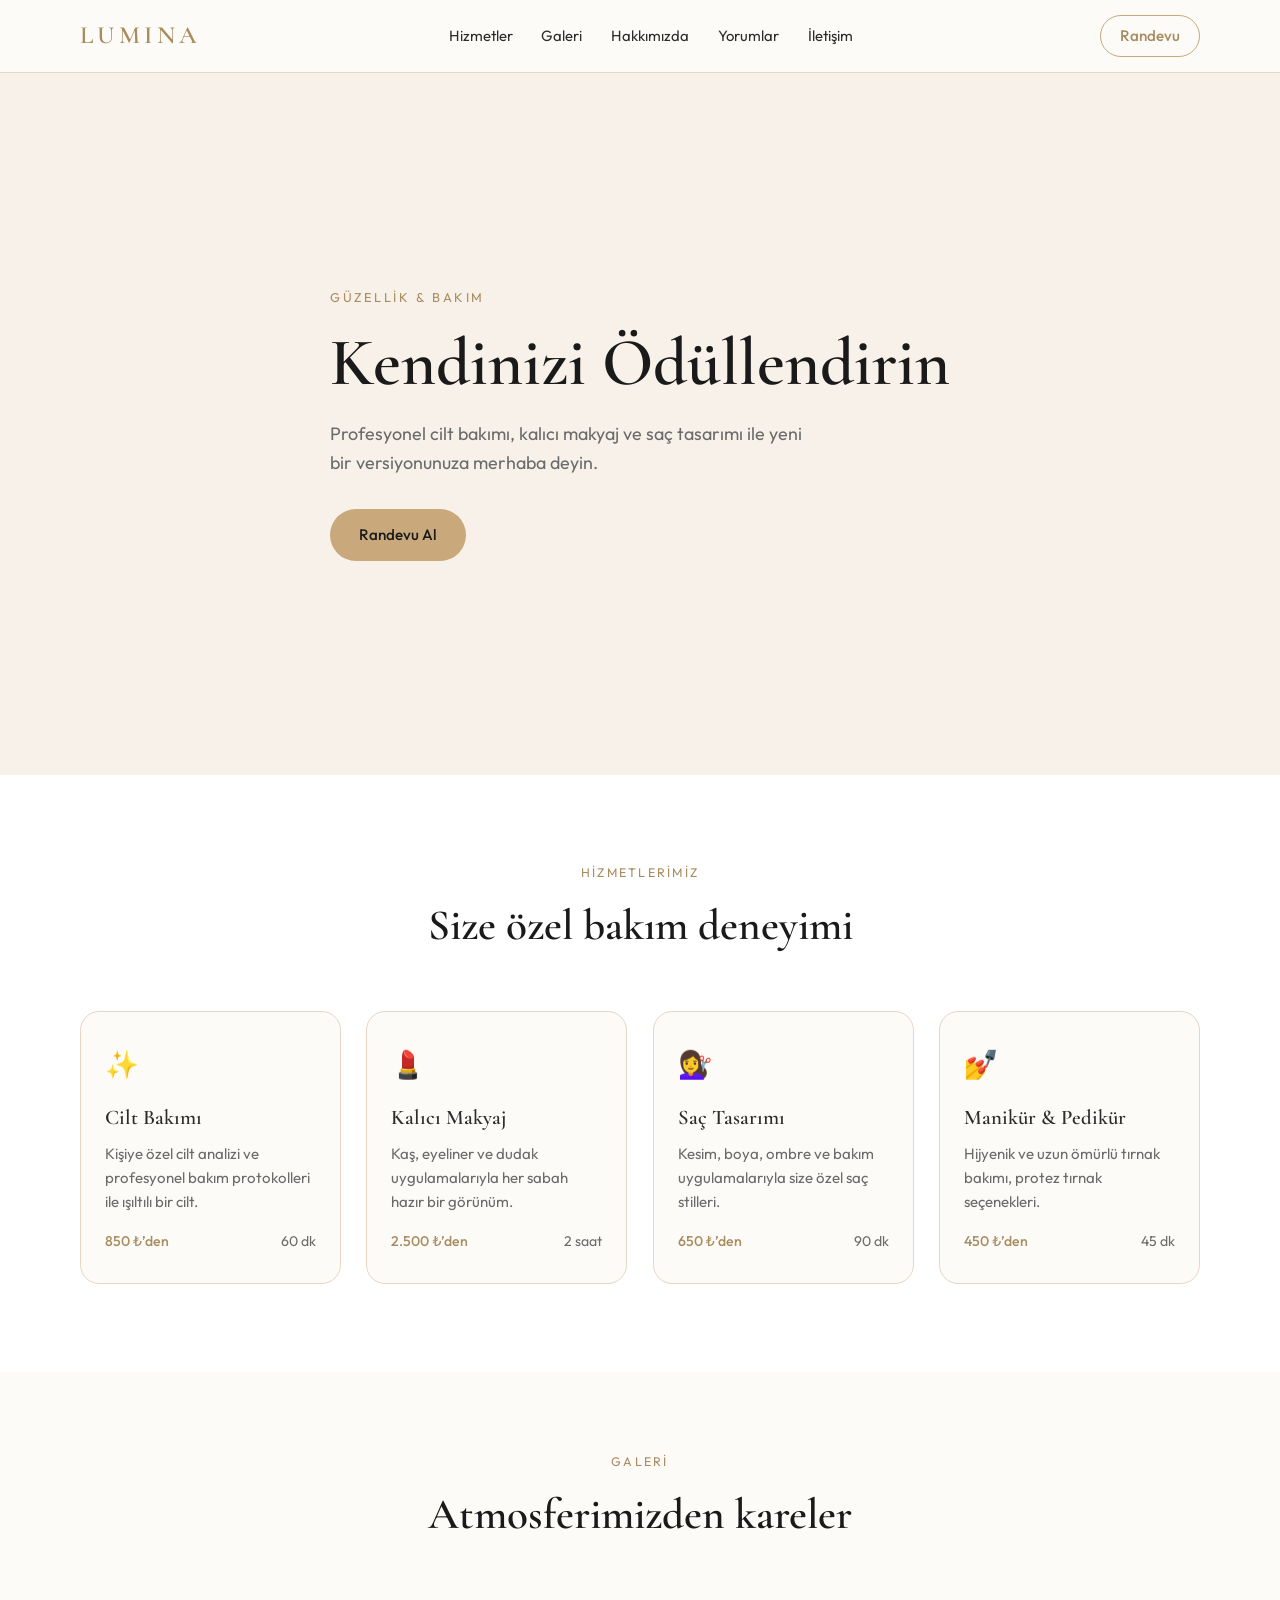
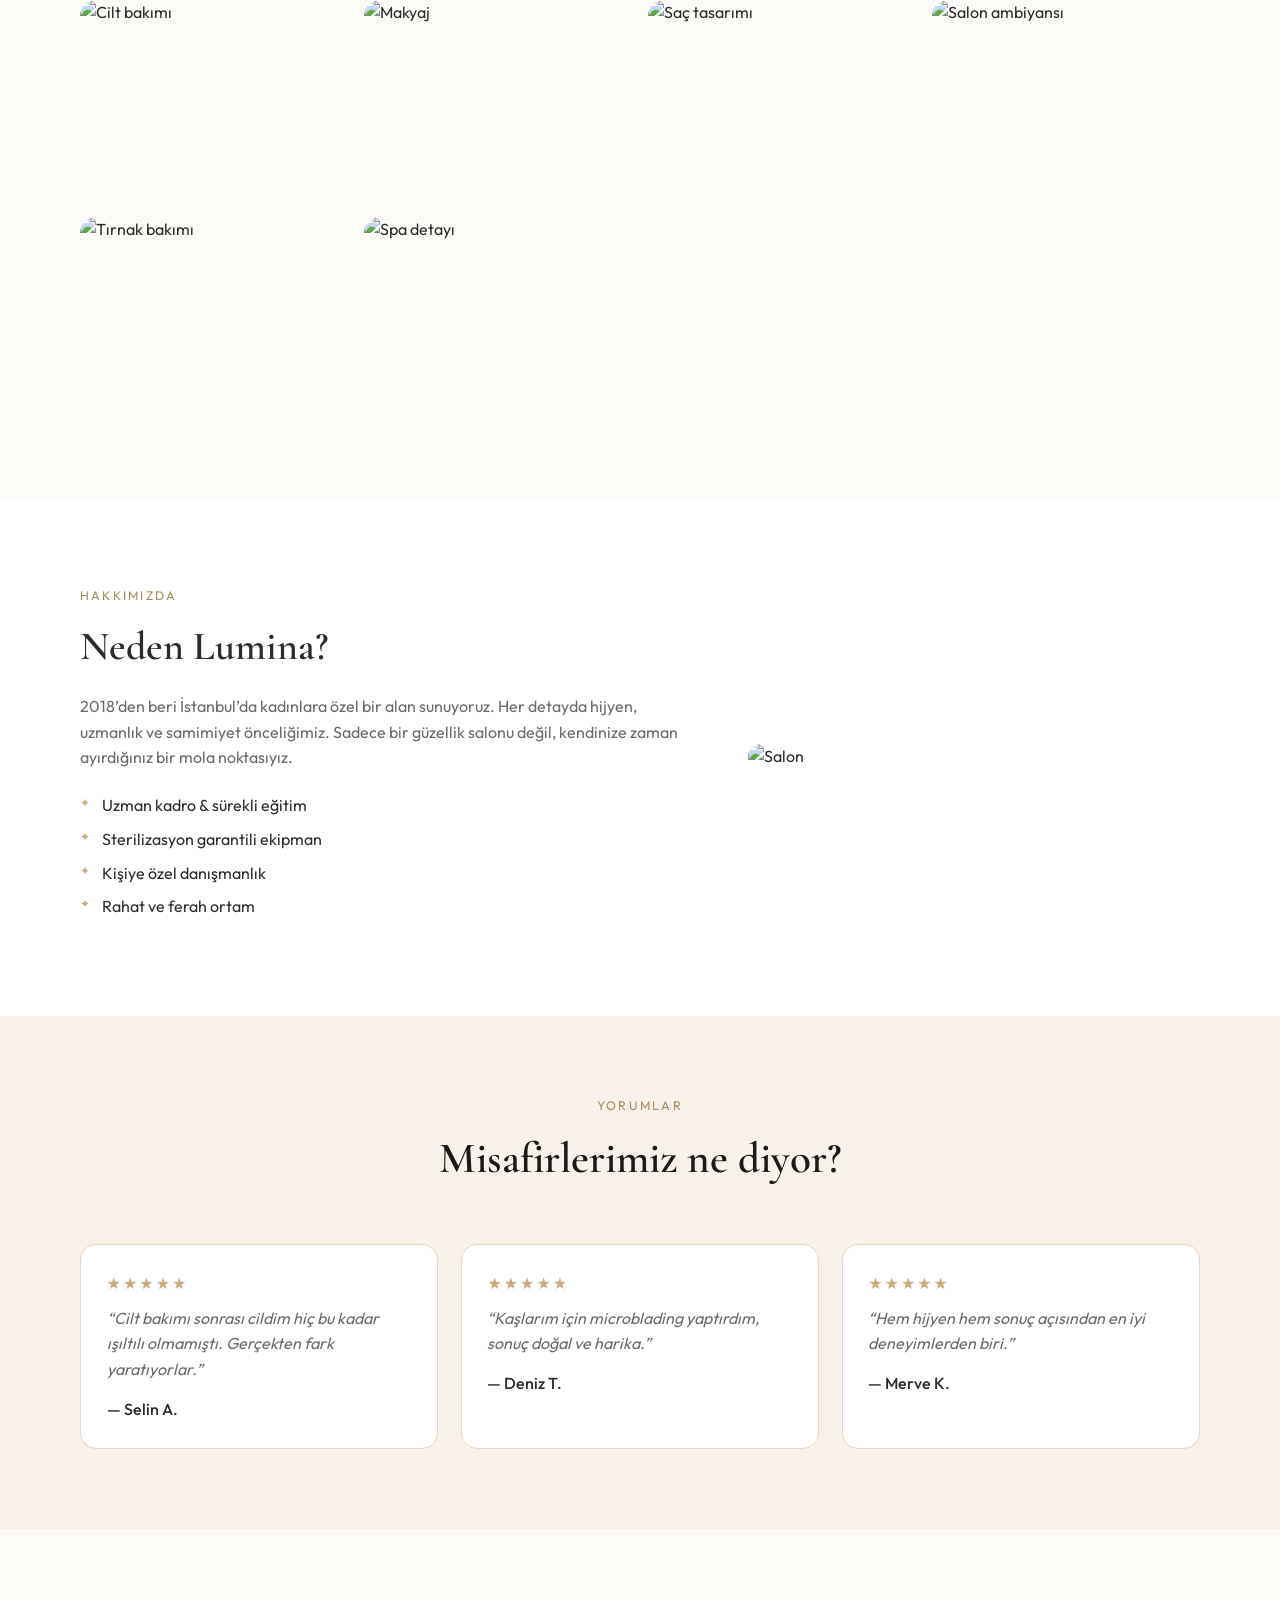
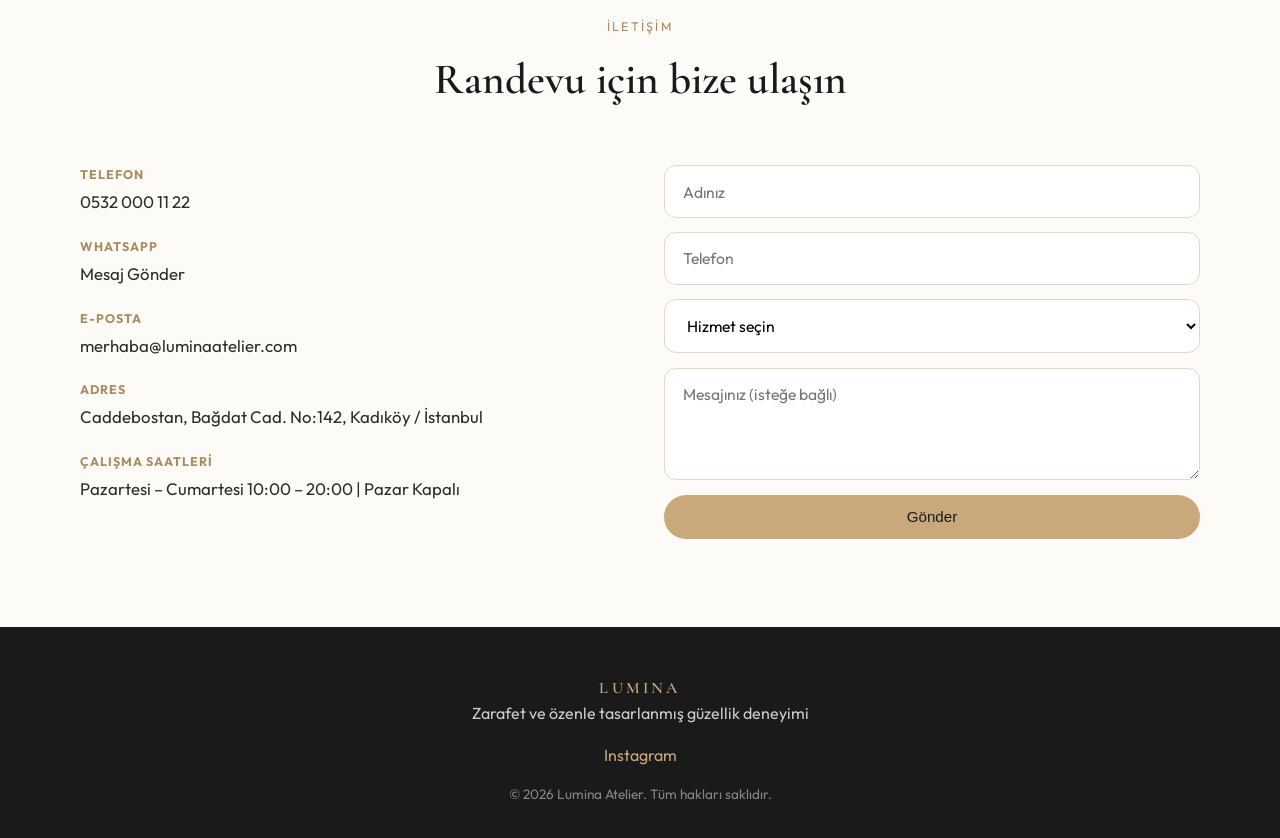
==== index.html @ b6b1aa8b "Initial: Elegant luxury beauty salon + admin panel (localStorage)" ====
<!DOCTYPE html>
<html lang="tr">
<head>
  <meta charset="UTF-8">
  <meta name="viewport" content="width=device-width, initial-scale=1.0">
  <title>Lumina Atelier</title>
  <meta name="description" content="">
  <link rel="preconnect" href="https://fonts.googleapis.com">
  <link href="https://fonts.googleapis.com/css2?family=Cormorant+Garamond:wght@400;500;600;700&family=Outfit:wght@300;400;500;600&display=swap" rel="stylesheet">
  <link rel="stylesheet" href="assets/css/style.css">
</head>
<body>
  <header class="header" id="header">
    <div class="container header-inner">
      <a href="#" class="logo" id="logo">LUMINA</a>
      <nav class="nav">
        <a href="#hizmetler">Hizmetler</a>
        <a href="#galeri">Galeri</a>
        <a href="#hakkimizda">Hakkımızda</a>
        <a href="#yorumlar">Yorumlar</a>
        <a href="#iletisim">İletişim</a>
      </nav>
      <a href="#iletisim" class="btn btn-sm" id="header-cta">Randevu</a>
    </div>
  </header>

  <section class="hero" id="hero">
    <div class="hero-bg" id="hero-bg"></div>
    <div class="container hero-content">
      <p class="hero-eyebrow">Güzellik & Bakım</p>
      <h1 id="hero-title">Kendinizi Ödüllendirin</h1>
      <p class="hero-sub" id="hero-sub"></p>
      <a href="#iletisim" class="btn btn-primary" id="hero-cta">Randevu Al</a>
    </div>
  </section>

  <section id="hizmetler" class="services">
    <div class="container">
      <div class="section-header">
        <span class="section-label">Hizmetlerimiz</span>
        <h2>Size özel bakım deneyimi</h2>
      </div>
      <div class="services-grid" id="services-grid"></div>
    </div>
  </section>

  <section id="galeri" class="gallery">
    <div class="container">
      <div class="section-header">
        <span class="section-label">Galeri</span>
        <h2>Atmosferimizden kareler</h2>
      </div>
      <div class="gallery-grid" id="gallery-grid"></div>
    </div>
  </section>

  <section id="hakkimizda" class="about">
    <div class="container about-grid">
      <div class="about-text">
        <span class="section-label">Hakkımızda</span>
        <h2 id="about-title"></h2>
        <p id="about-text"></p>
        <ul class="about-features" id="about-features"></ul>
      </div>
      <div class="about-visual">
        <img id="about-img" src="" alt="Salon" class="about-img">
      </div>
    </div>
  </section>

  <section id="yorumlar" class="testimonials">
    <div class="container">
      <div class="section-header">
        <span class="section-label">Yorumlar</span>
        <h2>Misafirlerimiz ne diyor?</h2>
      </div>
      <div class="testi-grid" id="testi-grid"></div>
    </div>
  </section>

  <section id="iletisim" class="contact">
    <div class="container">
      <div class="section-header">
        <span class="section-label">İletişim</span>
        <h2>Randevu için bize ulaşın</h2>
      </div>
      <div class="contact-grid">
        <div class="contact-info" id="contact-info"></div>
        <form class="contact-form" id="contact-form">
          <input type="text" name="name" placeholder="Adınız" required>
          <input type="tel" name="phone" placeholder="Telefon" required>
          <select name="service" id="form-services"></select>
          <textarea name="message" rows="4" placeholder="Mesajınız (isteğe bağlı)"></textarea>
          <button type="submit" class="btn btn-primary">Gönder</button>
        </form>
      </div>
    </div>
  </section>

  <footer class="footer">
    <div class="container footer-inner">
      <div class="footer-brand">
        <span class="logo-text" id="footer-logo">LUMINA</span>
        <p id="footer-tagline"></p>
      </div>
      <div class="footer-social" id="footer-social"></div>
      <p class="footer-copy" id="footer-copy"></p>
    </div>
  </footer>

  <script src="assets/js/defaults.js"></script>
  <script src="assets/js/storage.js"></script>
  <script src="assets/js/public.js"></script>
</body>
</html>
---- assets/css/style.css ----
*, *::before, *::after { box-sizing: border-box; margin: 0; padding: 0; }
html { scroll-behavior: smooth; }
body {
  font-family: 'Outfit', system-ui, sans-serif;
  background: var(--bg, #FDFBF8);
  color: var(--text, #2C2C2C);
  line-height: 1.6;
}
h1, h2, h3, .logo, .logo-text {
  font-family: 'Cormorant Garamond', Georgia, serif;
  font-weight: 600;
}
.container { width: min(1120px, 92%); margin-inline: auto; }

.header {
  position: sticky; top: 0; z-index: 100;
  background: rgba(253,251,248,0.92);
  backdrop-filter: blur(12px);
  border-bottom: 1px solid var(--accent, #E8D5C4);
}
.header-inner {
  display: flex; align-items: center; justify-content: space-between; height: 72px;
}
.logo { font-size: 1.55rem; letter-spacing: 0.18em; color: var(--primary-dark, #A88B5E); text-decoration: none; }
.nav { display: flex; gap: 1.8rem; }
.nav a { text-decoration: none; color: var(--text); font-size: 0.93rem; transition: color .2s; }
.nav a:hover { color: var(--primary-dark); }

.btn {
  display: inline-flex; align-items: center; justify-content: center;
  padding: 0.85rem 1.8rem; border-radius: 999px; text-decoration: none;
  font-weight: 500; font-size: 0.95rem; border: none; cursor: pointer; transition: all .25s;
}
.btn-primary { background: var(--primary, #C9A87C); color: var(--dark, #1A1A1A); }
.btn-primary:hover { background: var(--primary-dark); color: #fff; transform: translateY(-1px); }
.btn-sm { padding: 0.5rem 1.2rem; background: transparent; border: 1px solid var(--primary); color: var(--primary-dark); }
.btn-sm:hover { background: var(--primary); color: var(--dark); }

.hero {
  position: relative; min-height: 78vh; display: flex; align-items: center;
  overflow: hidden; background: var(--secondary, #F8F1E9);
}
.hero-bg {
  position: absolute; inset: 0;
  background-size: cover; background-position: center;
  opacity: 0.65; z-index: 0;
}
.hero-content { position: relative; z-index: 2; max-width: 620px; padding: 4rem 0; }
.hero-eyebrow { text-transform: uppercase; letter-spacing: .2em; font-size: .8rem; color: var(--primary-dark); margin-bottom: 1rem; }
.hero h1 { font-size: clamp(2.8rem, 6vw, 4.2rem); line-height: 1.15; margin-bottom: 1.2rem; color: var(--dark); }
.hero-sub { font-size: 1.12rem; color: var(--text-light); margin-bottom: 2rem; max-width: 480px; }

.section-header { text-align: center; margin-bottom: 3.2rem; }
.section-label { display: block; text-transform: uppercase; letter-spacing: .18em; font-size: .78rem; color: var(--primary-dark); margin-bottom: .5rem; }
.section-header h2 { font-size: clamp(2rem, 4vw, 2.7rem); color: var(--dark); }

.services { padding: 5.5rem 0; background: var(--white, #fff); }
.services-grid { display: grid; grid-template-columns: repeat(auto-fit, minmax(240px, 1fr)); gap: 1.6rem; }
.service-card {
  background: var(--bg); border: 1px solid var(--accent); border-radius: 1.2rem;
  padding: 1.9rem 1.5rem; transition: transform .25s, box-shadow .25s;
}
.service-card:hover { transform: translateY(-4px); box-shadow: 0 12px 30px rgba(201,168,124,.15); }
.service-icon { font-size: 1.7rem; margin-bottom: .9rem; }
.service-card h3 { font-size: 1.3rem; margin-bottom: .5rem; }
.service-card p { font-size: .94rem; color: var(--text-light); margin-bottom: 1rem; }
.service-meta { display: flex; justify-content: space-between; align-items: center; font-size: .88rem; }
.service-price { font-weight: 500; color: var(--primary-dark); }
.service-dur { color: var(--text-light); }

.gallery { padding: 5rem 0; }
.gallery-grid { display: grid; grid-template-columns: repeat(auto-fit, minmax(260px, 1fr)); gap: 1rem; }
.gallery-item { aspect-ratio: 4/3; overflow: hidden; border-radius: 1rem; }
.gallery-item img { width: 100%; height: 100%; object-fit: cover; transition: transform .4s; }
.gallery-item:hover img { transform: scale(1.05); }

.about { padding: 5.5rem 0; background: var(--white); }
.about-grid { display: grid; grid-template-columns: 1.15fr 0.85fr; gap: 3.5rem; align-items: center; }
.about-text h2 { font-size: clamp(1.9rem, 3.5vw, 2.5rem); margin-bottom: 1rem; }
.about-text p { color: var(--text-light); margin-bottom: 1.4rem; }
.about-features { list-style: none; }
.about-features li { position: relative; padding-left: 1.4rem; margin-bottom: .5rem; }
.about-features li::before { content: "✦"; position: absolute; left: 0; color: var(--primary); font-size: .75rem; }
.about-img { width: 100%; border-radius: 1.2rem; object-fit: cover; aspect-ratio: 4/5; }

.testimonials { padding: 5rem 0; background: var(--secondary); }
.testi-grid { display: grid; grid-template-columns: repeat(auto-fit, minmax(280px, 1fr)); gap: 1.4rem; }
.testi-card {
  background: var(--white); border: 1px solid var(--accent); border-radius: 1rem; padding: 1.6rem;
}
.stars { color: #C9A87C; letter-spacing: 2px; margin-bottom: .6rem; }
.testi-card p { font-style: italic; color: var(--text-light); margin-bottom: .9rem; }
.testi-card cite { font-style: normal; font-weight: 500; }

.contact { padding: 5.5rem 0; }
.contact-grid { display: grid; grid-template-columns: 1fr 1fr; gap: 3rem; }
.info-item { margin-bottom: 1.3rem; }
.info-item strong { display: block; font-size: .78rem; text-transform: uppercase; letter-spacing: .08em; color: var(--primary-dark); margin-bottom: .25rem; }
.info-item a, .info-item p { color: var(--text); text-decoration: none; font-size: 1.05rem; }
.info-item a:hover { color: var(--primary-dark); }
.contact-form { display: flex; flex-direction: column; gap: .9rem; }
.contact-form input, .contact-form select, .contact-form textarea {
  padding: .95rem 1.1rem; border: 1px solid var(--accent); border-radius: .75rem;
  background: var(--white); font-family: inherit; font-size: .98rem; outline: none;
}
.contact-form input:focus, .contact-form select:focus, .contact-form textarea:focus { border-color: var(--primary); }

.footer { background: var(--dark); color: #ccc; padding: 3rem 0 2rem; }
.footer-inner { display: flex; flex-direction: column; align-items: center; gap: 1rem; text-align: center; }
.footer .logo-text { color: var(--primary); letter-spacing: .2em; }
.footer-social a { color: var(--primary); text-decoration: none; margin: 0 .6rem; }
.footer-copy { font-size: .85rem; opacity: .6; }

@media (max-width: 860px) {
  .nav { display: none; }
  .about-grid, .contact-grid { grid-template-columns: 1fr; }
  .hero { min-height: 70vh; }
}
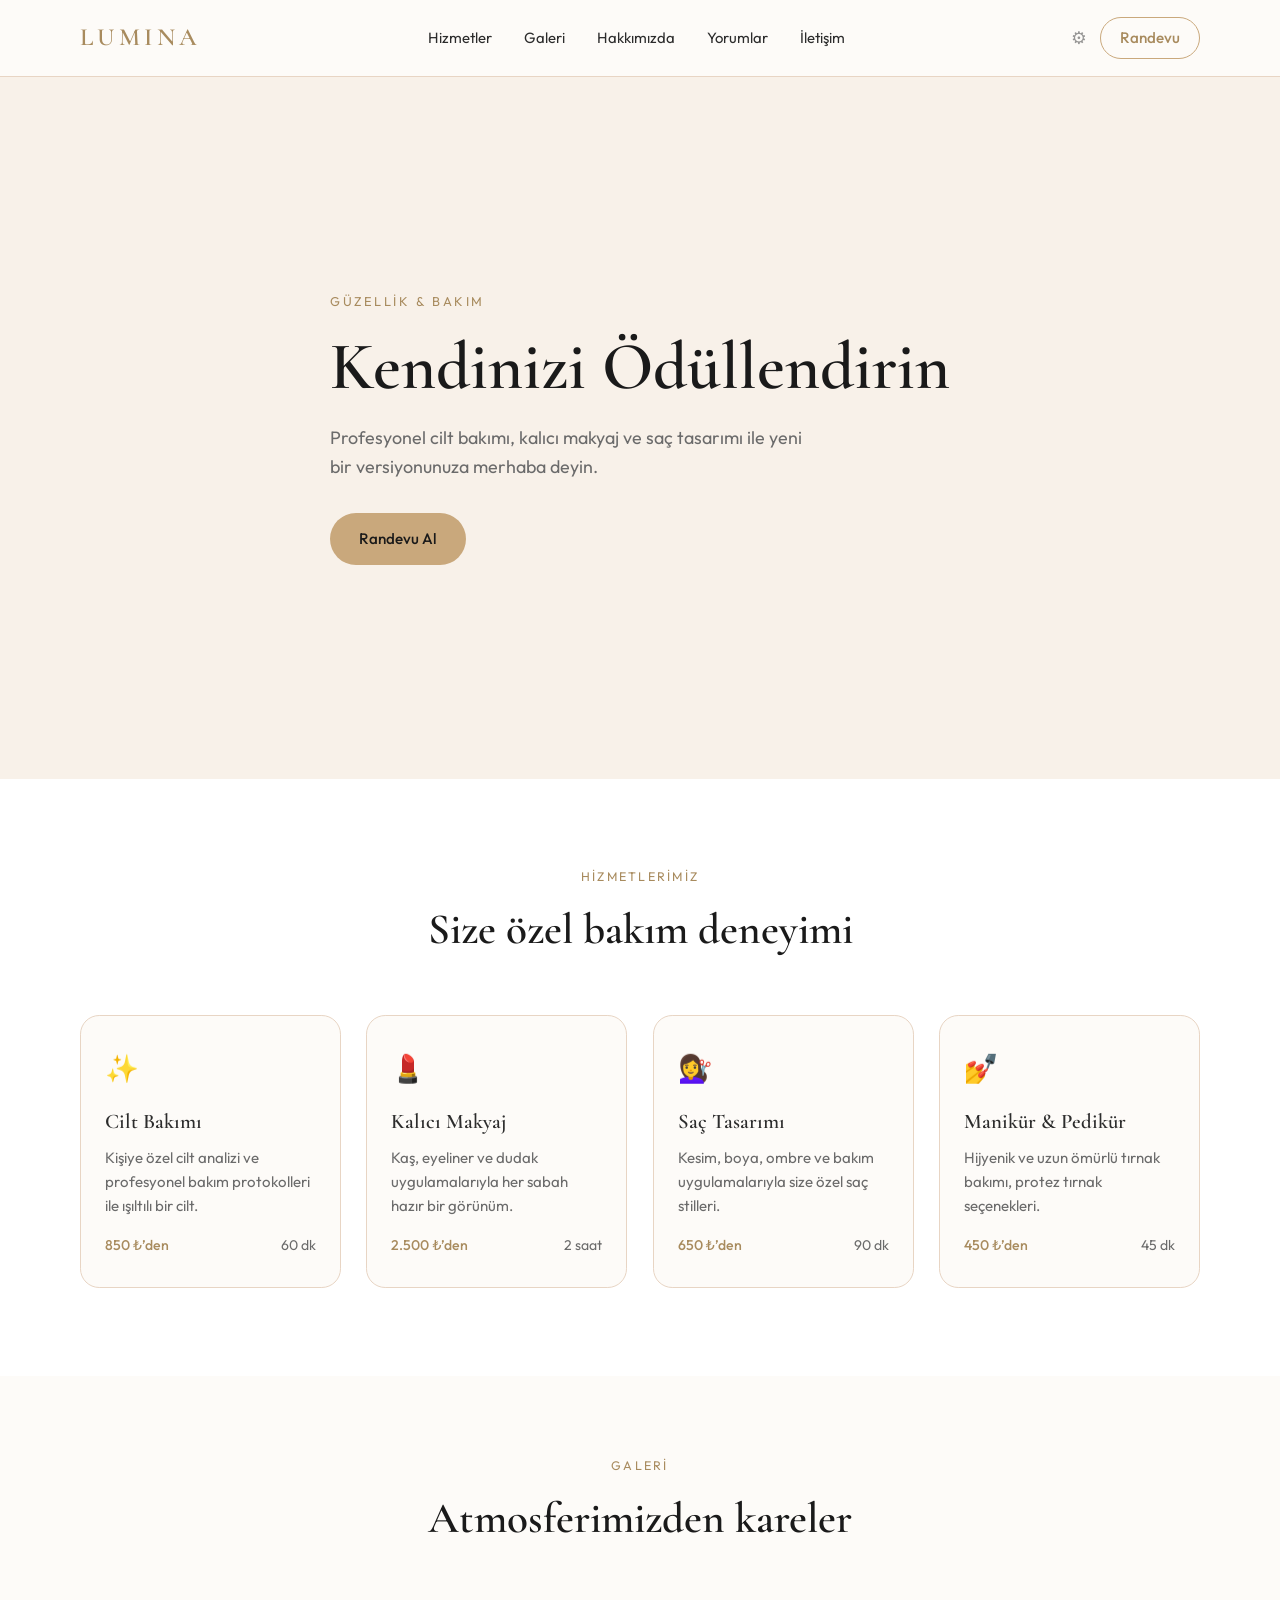
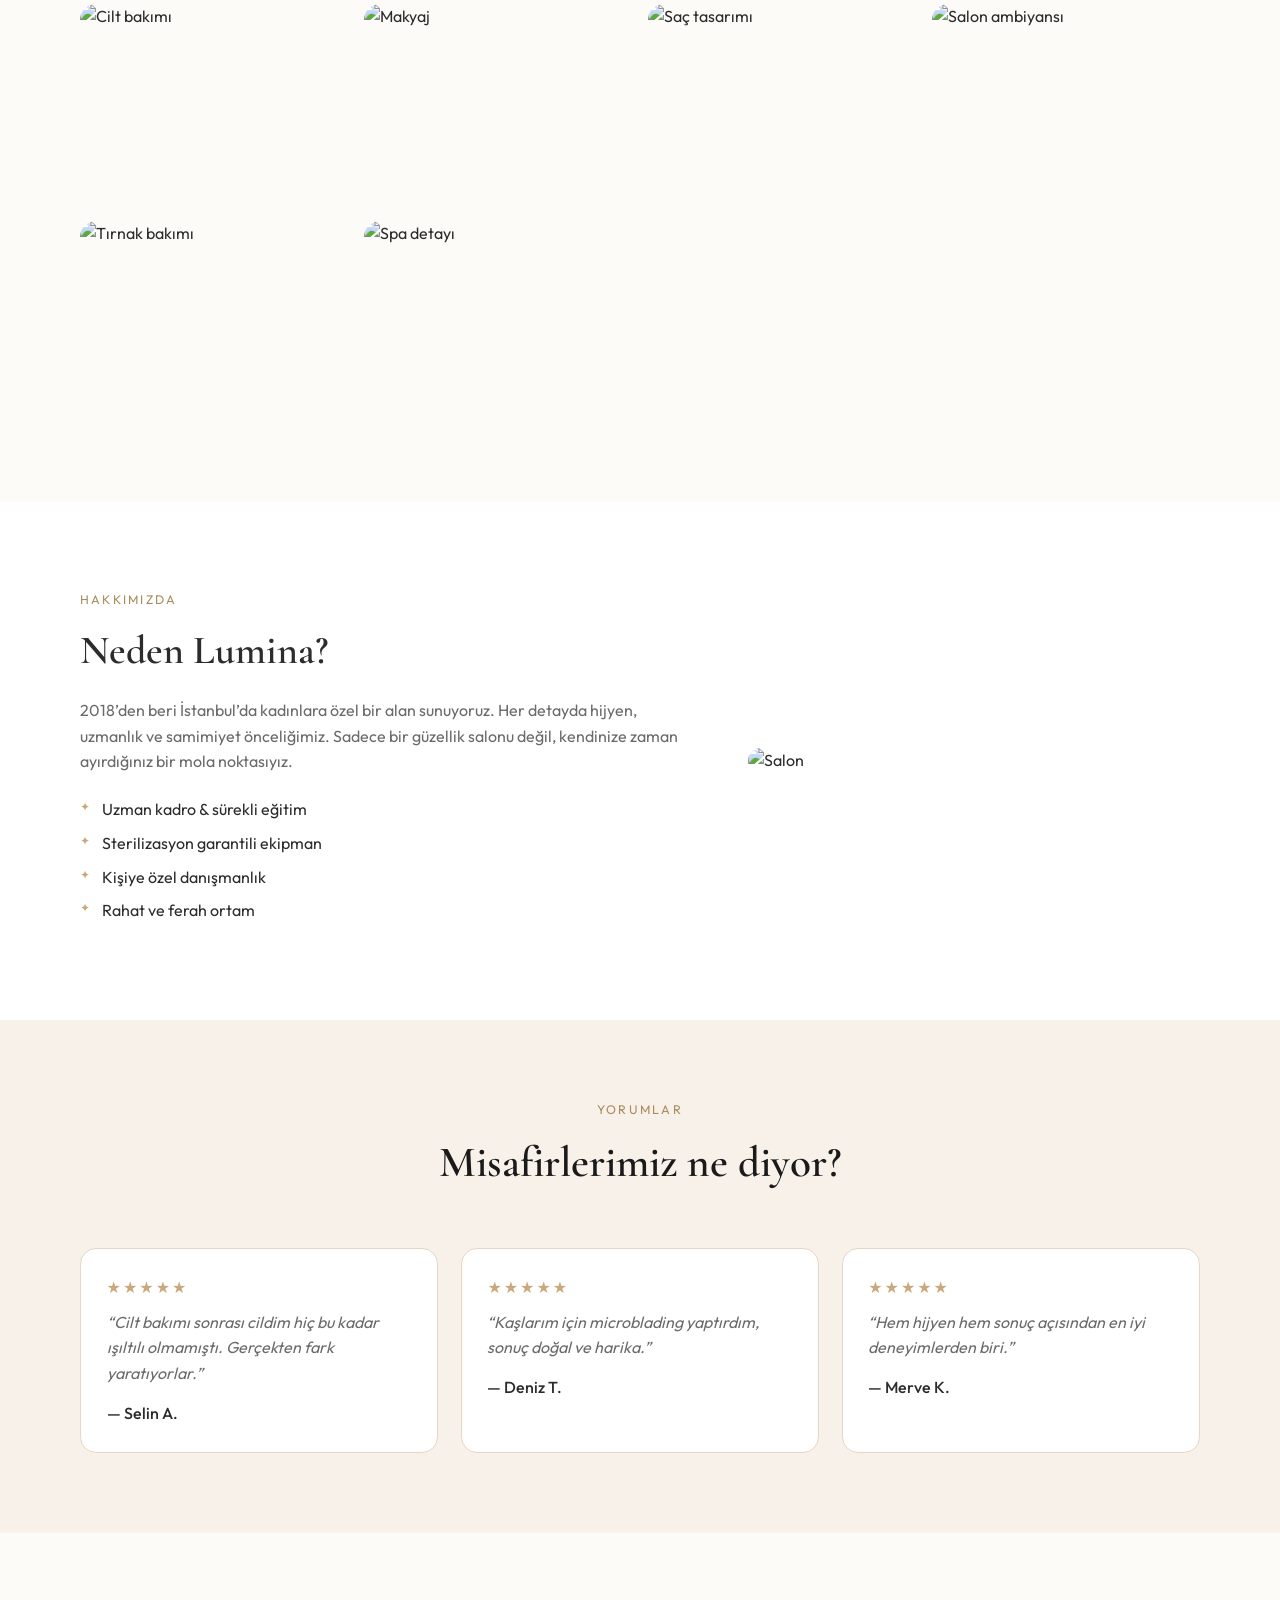
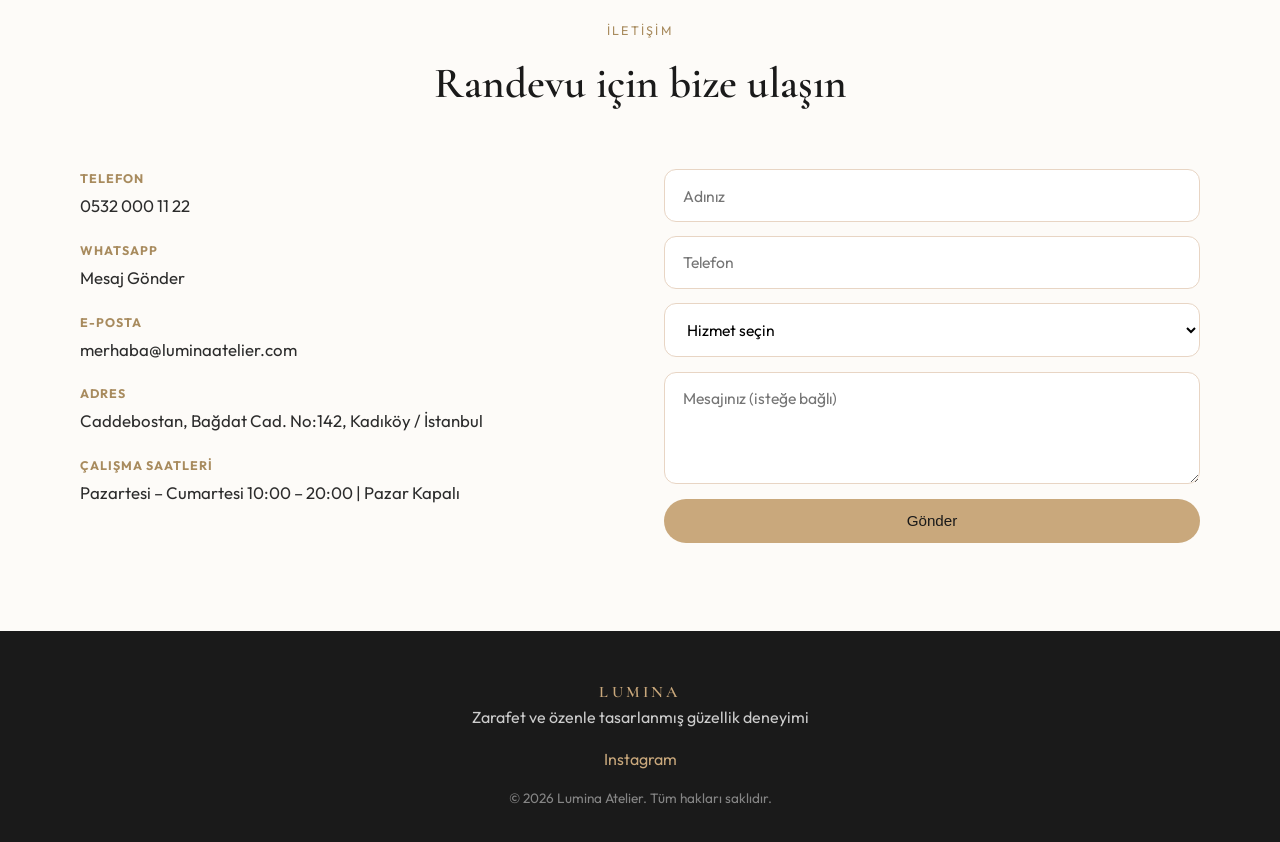
==== commit 3cec3fe9: "Update content / admin" ====
--- a/index.html
+++ b/index.html
@@ -9,93 +9,100 @@
   <link href="https://fonts.googleapis.com/css2?family=Cormorant+Garamond:wght@400;500;600;700&family=Outfit:wght@300;400;500;600&display=swap" rel="stylesheet">
   <link rel="stylesheet" href="assets/css/style.css">
 </head>
-<body>
-  <header class="header" id="header">
+<body class="site-elegant">
+
+  <!-- SITE 1: Full-width top sticky navbar -->
+  <header class="header header--top-full" id="header">
     <div class="container header-inner">
       <a href="#" class="logo" id="logo">LUMINA</a>
-      <nav class="nav">
+      <nav class="nav nav--horizontal">
         <a href="#hizmetler">Hizmetler</a>
         <a href="#galeri">Galeri</a>
         <a href="#hakkimizda">Hakkımızda</a>
         <a href="#yorumlar">Yorumlar</a>
         <a href="#iletisim">İletişim</a>
       </nav>
-      <a href="#iletisim" class="btn btn-sm" id="header-cta">Randevu</a>
+      <div class="header-actions">
+        <a href="admin.html" class="admin-link" title="Admin">⚙</a>
+        <a href="#iletisim" class="btn btn-sm" id="header-cta">Randevu</a>
+      </div>
     </div>
   </header>
 
-  <section class="hero" id="hero">
-    <div class="hero-bg" id="hero-bg"></div>
-    <div class="container hero-content">
-      <p class="hero-eyebrow">Güzellik & Bakım</p>
-      <h1 id="hero-title">Kendinizi Ödüllendirin</h1>
-      <p class="hero-sub" id="hero-sub"></p>
-      <a href="#iletisim" class="btn btn-primary" id="hero-cta">Randevu Al</a>
-    </div>
-  </section>
+  <main>
+    <section class="hero" id="hero">
+      <div class="hero-bg" id="hero-bg"></div>
+      <div class="container hero-content">
+        <p class="hero-eyebrow">Güzellik & Bakım</p>
+        <h1 id="hero-title">Kendinizi Ödüllendirin</h1>
+        <p class="hero-sub" id="hero-sub"></p>
+        <a href="#iletisim" class="btn btn-primary" id="hero-cta">Randevu Al</a>
+      </div>
+    </section>
 
-  <section id="hizmetler" class="services">
-    <div class="container">
-      <div class="section-header">
-        <span class="section-label">Hizmetlerimiz</span>
-        <h2>Size özel bakım deneyimi</h2>
+    <section id="hizmetler" class="services">
+      <div class="container">
+        <div class="section-header">
+          <span class="section-label">Hizmetlerimiz</span>
+          <h2>Size özel bakım deneyimi</h2>
+        </div>
+        <div class="services-grid" id="services-grid"></div>
       </div>
-      <div class="services-grid" id="services-grid"></div>
-    </div>
-  </section>
+    </section>
 
-  <section id="galeri" class="gallery">
-    <div class="container">
-      <div class="section-header">
-        <span class="section-label">Galeri</span>
-        <h2>Atmosferimizden kareler</h2>
+    <section id="galeri" class="gallery">
+      <div class="container">
+        <div class="section-header">
+          <span class="section-label">Galeri</span>
+          <h2>Atmosferimizden kareler</h2>
+        </div>
+        <div class="gallery-grid" id="gallery-grid"></div>
       </div>
-      <div class="gallery-grid" id="gallery-grid"></div>
-    </div>
-  </section>
+    </section>
 
-  <section id="hakkimizda" class="about">
-    <div class="container about-grid">
-      <div class="about-text">
-        <span class="section-label">Hakkımızda</span>
-        <h2 id="about-title"></h2>
-        <p id="about-text"></p>
-        <ul class="about-features" id="about-features"></ul>
+    <section id="hakkimizda" class="about">
+      <div class="container about-grid">
+        <div class="about-text">
+          <span class="section-label">Hakkımızda</span>
+          <h2 id="about-title"></h2>
+          <p id="about-text"></p>
+          <ul class="about-features" id="about-features"></ul>
+        </div>
+        <div class="about-visual">
+          <img id="about-img" src="" alt="Salon" class="about-img">
+        </div>
       </div>
-      <div class="about-visual">
-        <img id="about-img" src="" alt="Salon" class="about-img">
+    </section>
+
+    <section id="yorumlar" class="testimonials">
+      <div class="container">
+        <div class="section-header">
+          <span class="section-label">Yorumlar</span>
+          <h2>Misafirlerimiz ne diyor?</h2>
+        </div>
+        <div class="testi-grid" id="testi-grid"></div>
       </div>
-    </div>
-  </section>
+    </section>
 
-  <section id="yorumlar" class="testimonials">
-    <div class="container">
-      <div class="section-header">
-        <span class="section-label">Yorumlar</span>
-        <h2>Misafirlerimiz ne diyor?</h2>
+    <section id="iletisim" class="contact">
+      <div class="container">
+        <div class="section-header">
+          <span class="section-label">İletişim</span>
+          <h2>Randevu için bize ulaşın</h2>
+        </div>
+        <div class="contact-grid">
+          <div class="contact-info" id="contact-info"></div>
+          <form class="contact-form" id="contact-form">
+            <input type="text" name="name" placeholder="Adınız" required>
+            <input type="tel" name="phone" placeholder="Telefon" required>
+            <select name="service" id="form-services"></select>
+            <textarea name="message" rows="4" placeholder="Mesajınız (isteğe bağlı)"></textarea>
+            <button type="submit" class="btn btn-primary">Gönder</button>
+          </form>
+        </div>
       </div>
-      <div class="testi-grid" id="testi-grid"></div>
-    </div>
-  </section>
-
-  <section id="iletisim" class="contact">
-    <div class="container">
-      <div class="section-header">
-        <span class="section-label">İletişim</span>
-        <h2>Randevu için bize ulaşın</h2>
-      </div>
-      <div class="contact-grid">
-        <div class="contact-info" id="contact-info"></div>
-        <form class="contact-form" id="contact-form">
-          <input type="text" name="name" placeholder="Adınız" required>
-          <input type="tel" name="phone" placeholder="Telefon" required>
-          <select name="service" id="form-services"></select>
-          <textarea name="message" rows="4" placeholder="Mesajınız (isteğe bağlı)"></textarea>
-          <button type="submit" class="btn btn-primary">Gönder</button>
-        </form>
-      </div>
-    </div>
-  </section>
+    </section>
+  </main>
 
   <footer class="footer">
     <div class="container footer-inner">
--- a/assets/css/style.css
+++ b/assets/css/style.css
@@ -12,19 +12,24 @@
 }
 .container { width: min(1120px, 92%); margin-inline: auto; }
 
-.header {
+/* SITE 1: Full-width top sticky navbar */
+.header--top-full {
   position: sticky; top: 0; z-index: 100;
-  background: rgba(253,251,248,0.92);
+  width: 100%;
+  background: rgba(253,251,248,0.95);
   backdrop-filter: blur(12px);
   border-bottom: 1px solid var(--accent, #E8D5C4);
 }
 .header-inner {
-  display: flex; align-items: center; justify-content: space-between; height: 72px;
+  display: flex; align-items: center; justify-content: space-between; height: 76px;
 }
 .logo { font-size: 1.55rem; letter-spacing: 0.18em; color: var(--primary-dark, #A88B5E); text-decoration: none; }
-.nav { display: flex; gap: 1.8rem; }
-.nav a { text-decoration: none; color: var(--text); font-size: 0.93rem; transition: color .2s; }
-.nav a:hover { color: var(--primary-dark); }
+.nav--horizontal { display: flex; gap: 2rem; }
+.nav--horizontal a { text-decoration: none; color: var(--text); font-size: 0.93rem; transition: color .2s; }
+.nav--horizontal a:hover { color: var(--primary-dark); }
+.header-actions { display: flex; align-items: center; gap: 0.8rem; }
+.admin-link { color: var(--text-light); text-decoration: none; font-size: 1.1rem; opacity: 0.7; }
+.admin-link:hover { opacity: 1; color: var(--primary-dark); }
 
 .btn {
   display: inline-flex; align-items: center; justify-content: center;
@@ -112,7 +117,7 @@
 .footer-copy { font-size: .85rem; opacity: .6; }
 
 @media (max-width: 860px) {
-  .nav { display: none; }
+  .nav--horizontal { display: none; }
   .about-grid, .contact-grid { grid-template-columns: 1fr; }
   .hero { min-height: 70vh; }
 }
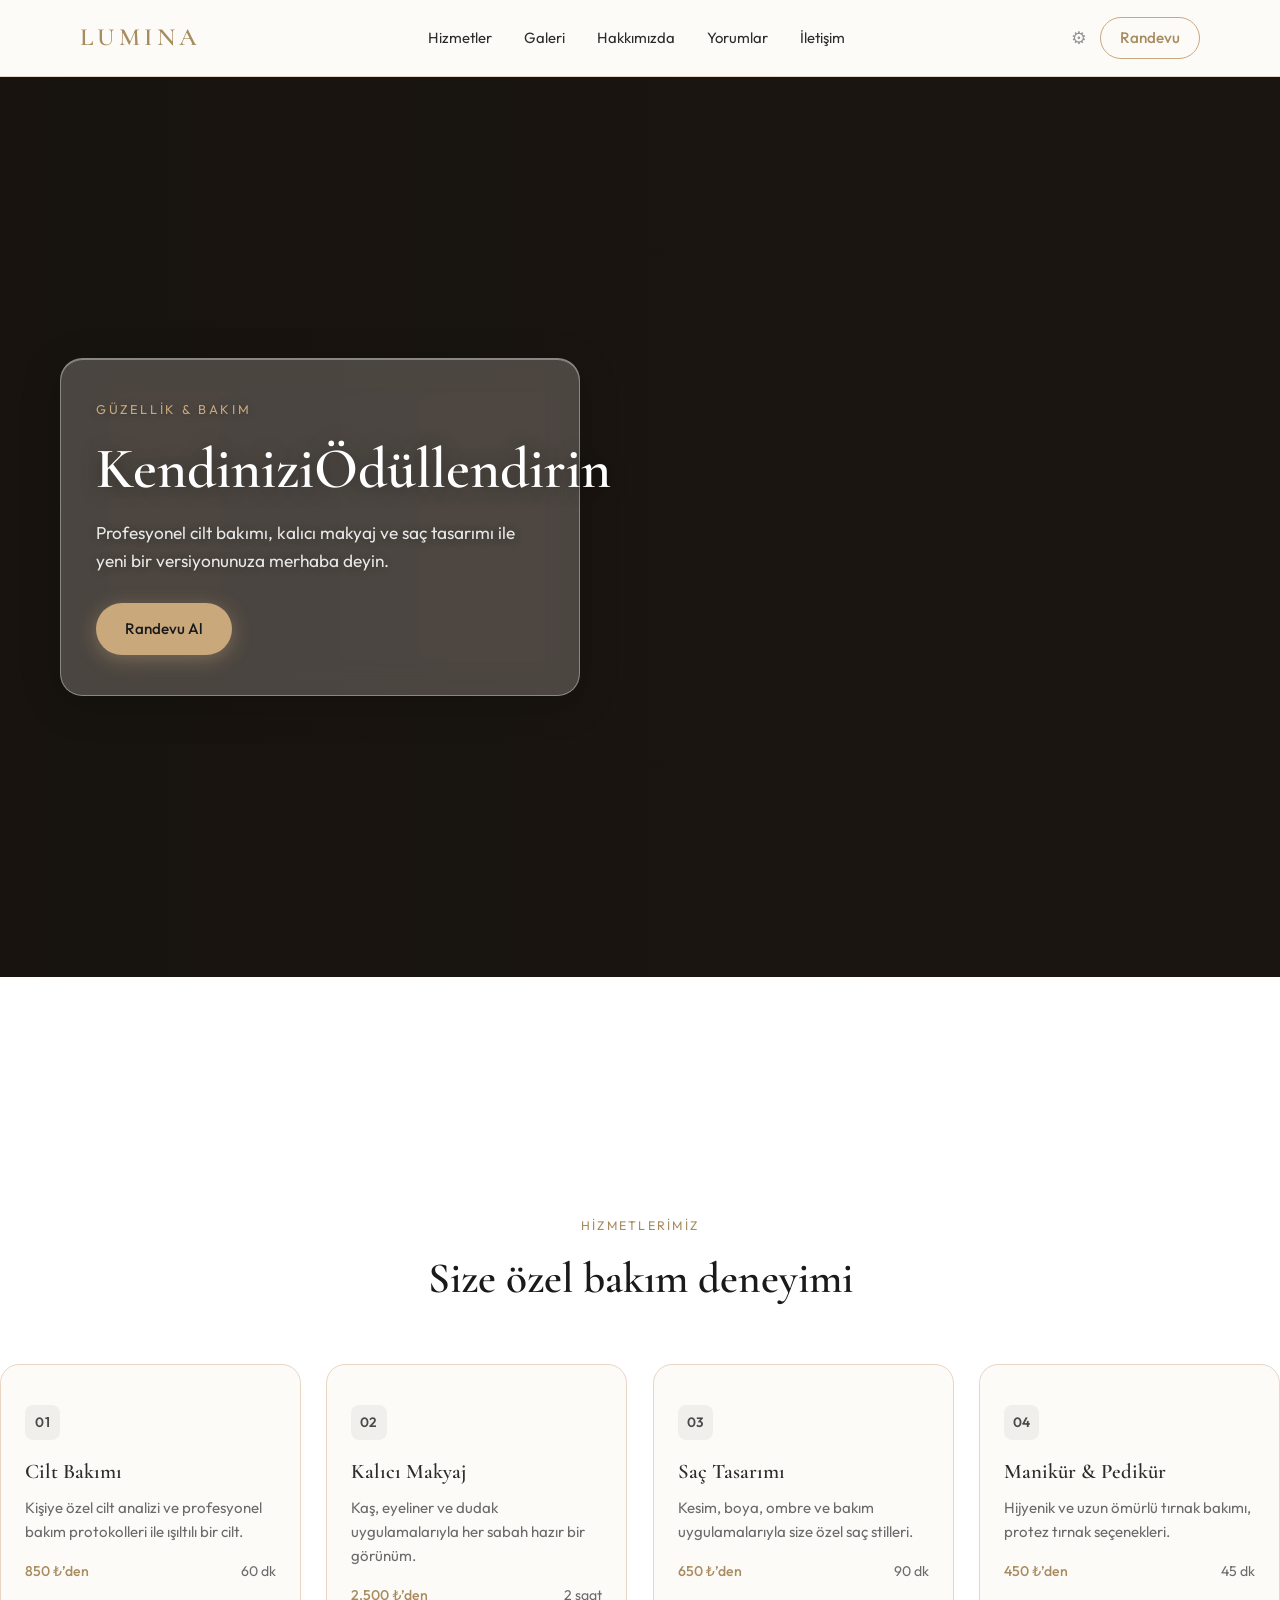
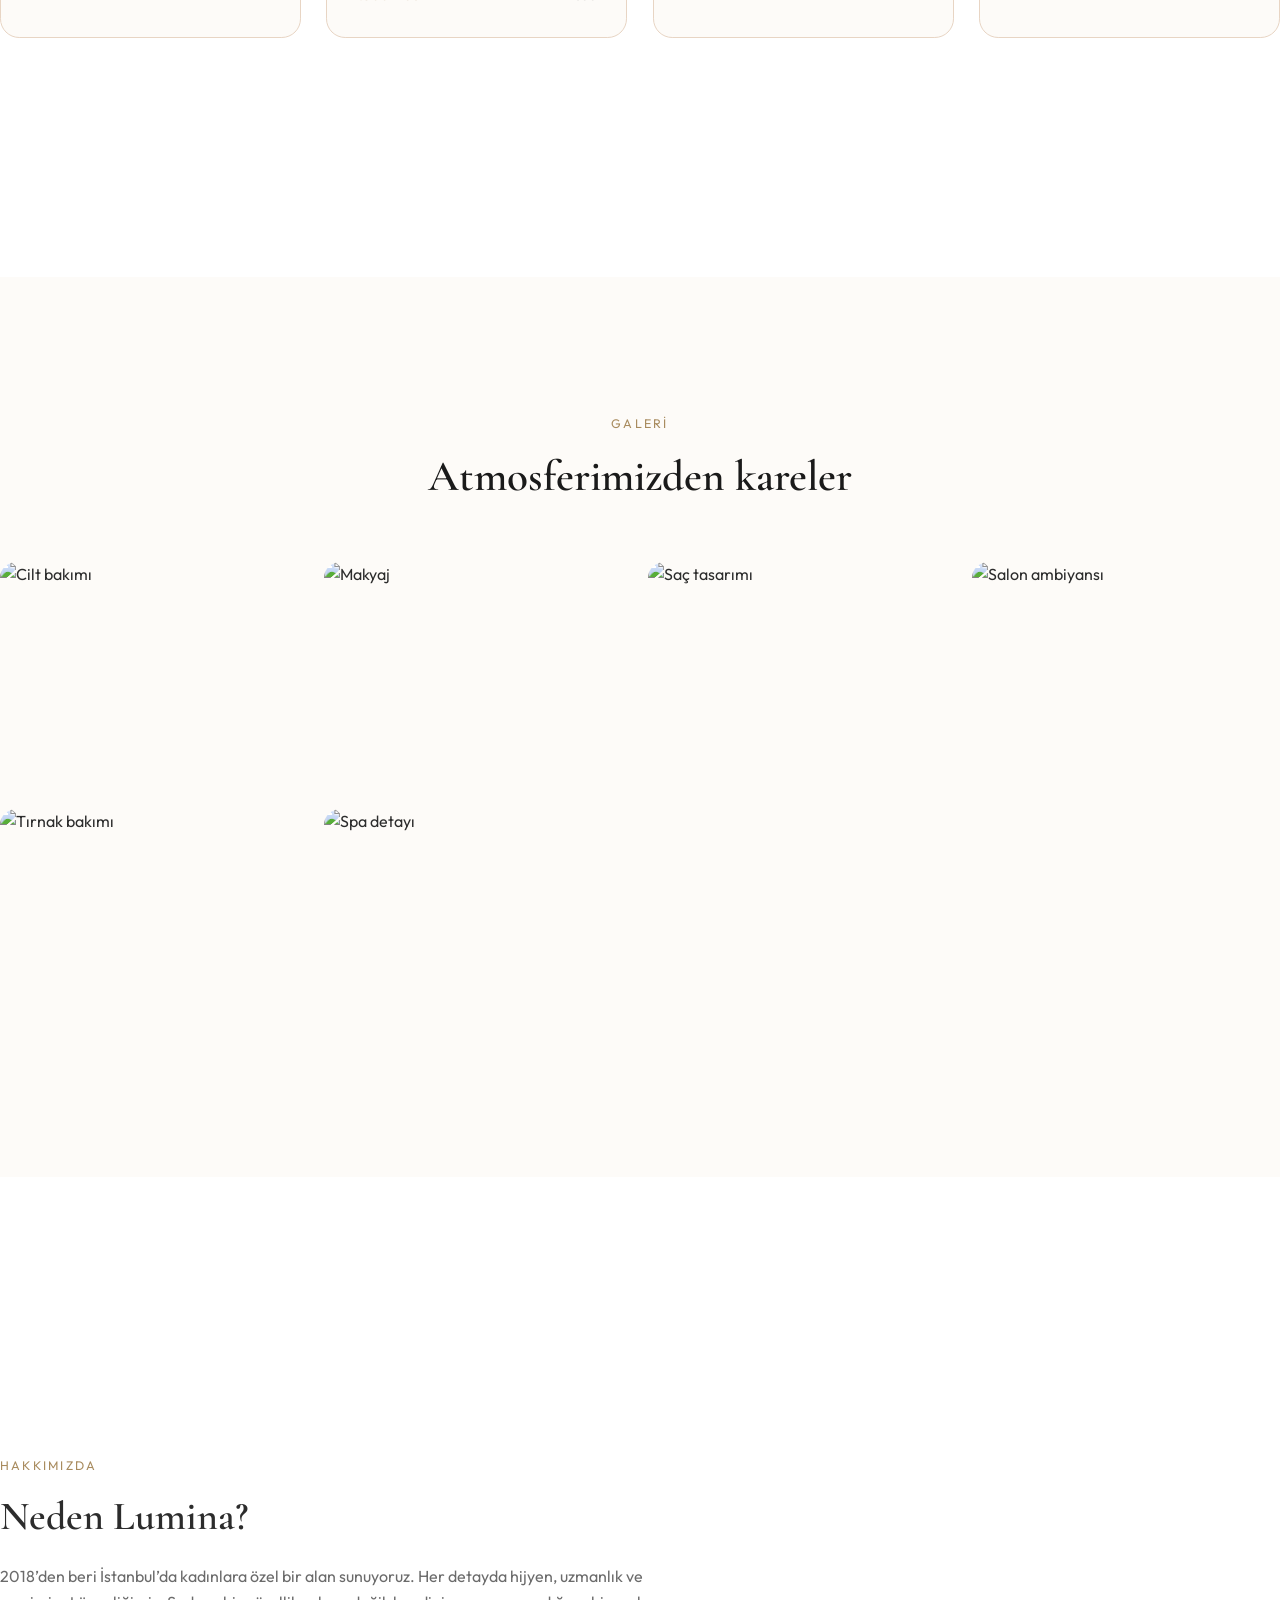
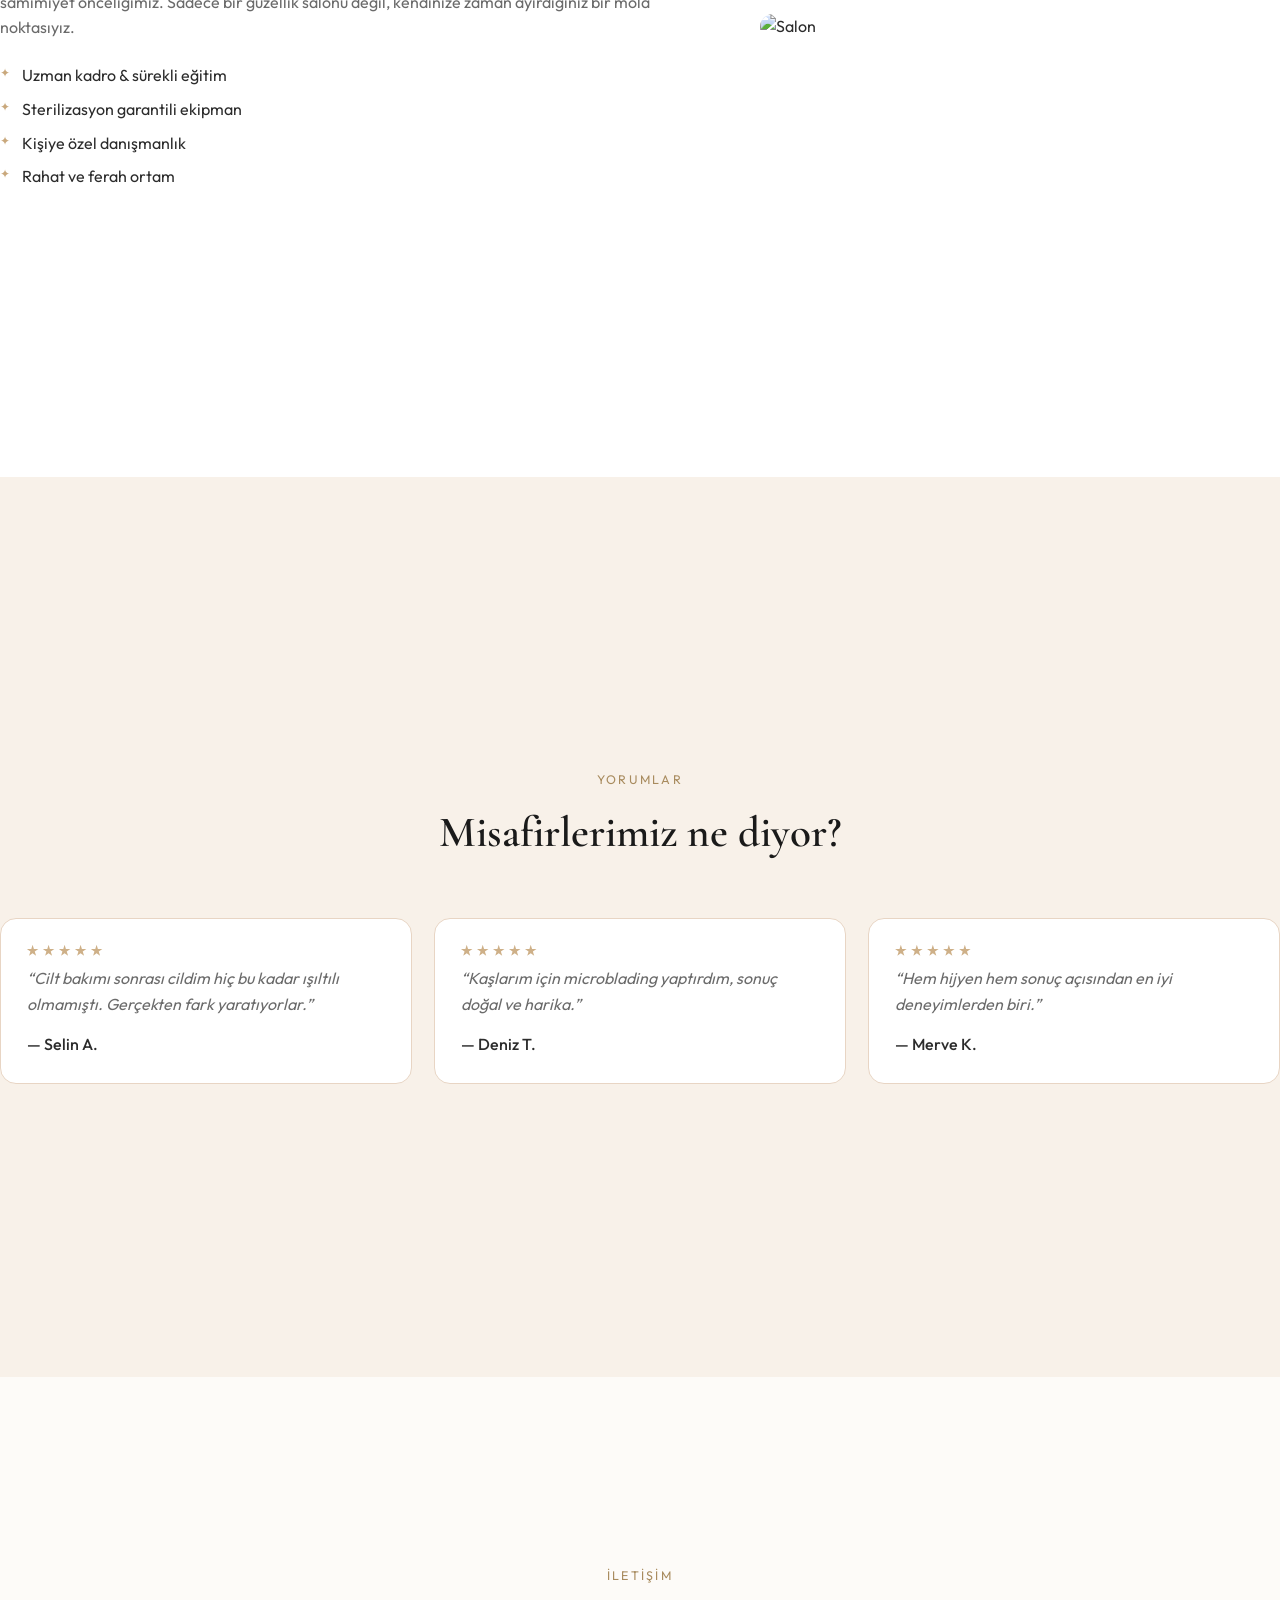
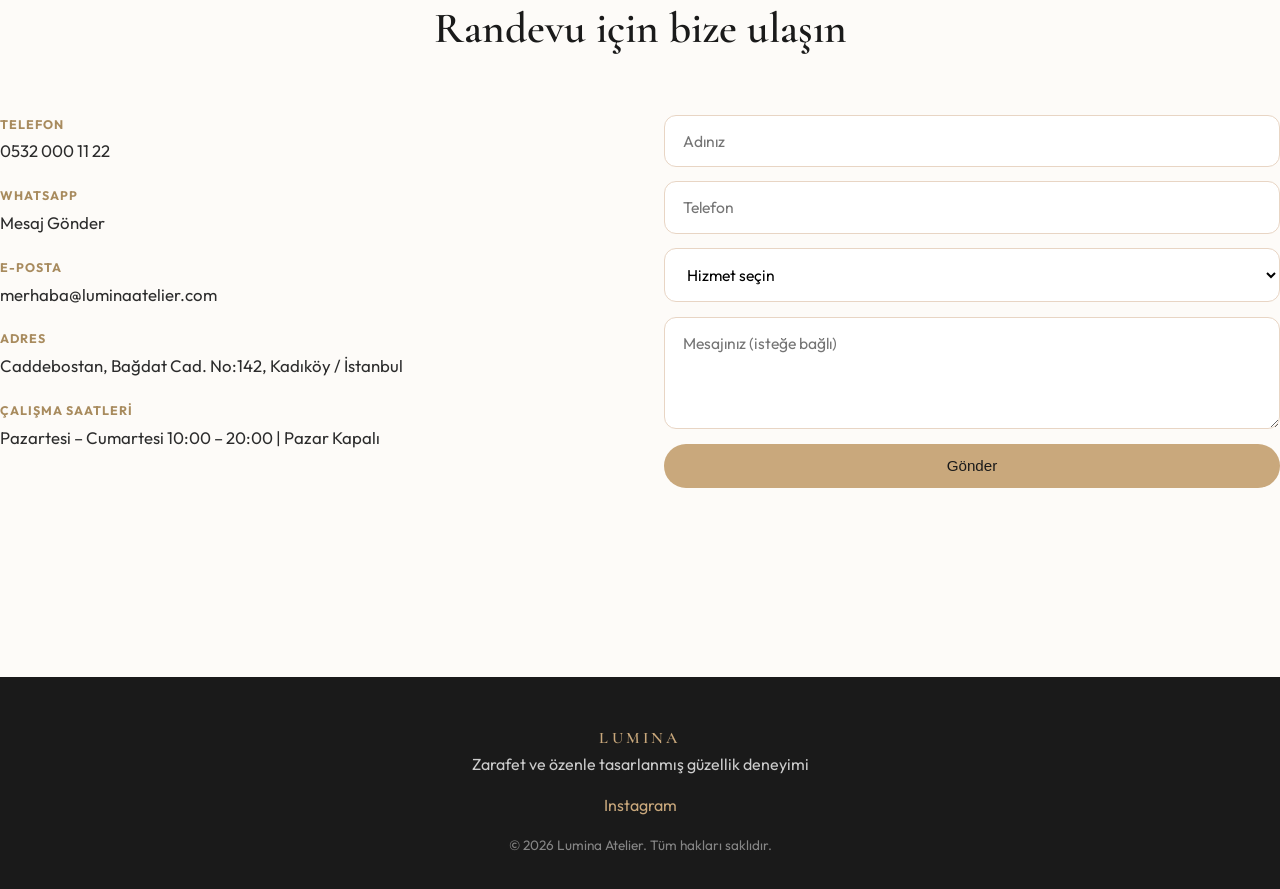
==== commit bb3d3bed: "Improve animations and motion effects" ====
--- a/index.html
+++ b/index.html
@@ -11,7 +11,6 @@
 </head>
 <body class="site-elegant">
 
-  <!-- SITE 1: Full-width top sticky navbar -->
   <header class="header header--top-full" id="header">
     <div class="container header-inner">
       <a href="#" class="logo" id="logo">LUMINA</a>
@@ -34,8 +33,8 @@
       <div class="hero-bg" id="hero-bg"></div>
       <div class="container hero-content">
         <p class="hero-eyebrow">Güzellik & Bakım</p>
-        <h1 id="hero-title">Kendinizi Ödüllendirin</h1>
-        <p class="hero-sub" id="hero-sub"></p>
+        <h1 id="hero-title" data-split="lines">Kendinizi Ödüllendirin</h1>
+        <p class="hero-sub" id="hero-sub" data-split="fade"></p>
         <a href="#iletisim" class="btn btn-primary" id="hero-cta">Randevu Al</a>
       </div>
     </section>
@@ -43,8 +42,8 @@
     <section id="hizmetler" class="services">
       <div class="container">
         <div class="section-header">
-          <span class="section-label">Hizmetlerimiz</span>
-          <h2>Size özel bakım deneyimi</h2>
+          <span class="section-label" data-reveal="up">Hizmetlerimiz</span>
+          <h2 data-reveal="up">Size özel bakım deneyimi</h2>
         </div>
         <div class="services-grid" id="services-grid"></div>
       </div>
@@ -53,8 +52,8 @@
     <section id="galeri" class="gallery">
       <div class="container">
         <div class="section-header">
-          <span class="section-label">Galeri</span>
-          <h2>Atmosferimizden kareler</h2>
+          <span class="section-label" data-reveal="up">Galeri</span>
+          <h2 data-reveal="up">Atmosferimizden kareler</h2>
         </div>
         <div class="gallery-grid" id="gallery-grid"></div>
       </div>
@@ -63,13 +62,13 @@
     <section id="hakkimizda" class="about">
       <div class="container about-grid">
         <div class="about-text">
-          <span class="section-label">Hakkımızda</span>
-          <h2 id="about-title"></h2>
-          <p id="about-text"></p>
-          <ul class="about-features" id="about-features"></ul>
+          <span class="section-label" data-reveal="up">Hakkımızda</span>
+          <h2 id="about-title" data-reveal="up"></h2>
+          <p id="about-text" data-reveal="up"></p>
+          <ul class="about-features" id="about-features" data-reveal="up"></ul>
         </div>
         <div class="about-visual">
-          <img id="about-img" src="" alt="Salon" class="about-img">
+          <img id="about-img" src="" alt="Salon" class="about-img" data-reveal="image">
         </div>
       </div>
     </section>
@@ -77,8 +76,8 @@
     <section id="yorumlar" class="testimonials">
       <div class="container">
         <div class="section-header">
-          <span class="section-label">Yorumlar</span>
-          <h2>Misafirlerimiz ne diyor?</h2>
+          <span class="section-label" data-reveal="up">Yorumlar</span>
+          <h2 data-reveal="up">Misafirlerimiz ne diyor?</h2>
         </div>
         <div class="testi-grid" id="testi-grid"></div>
       </div>
@@ -87,12 +86,12 @@
     <section id="iletisim" class="contact">
       <div class="container">
         <div class="section-header">
-          <span class="section-label">İletişim</span>
-          <h2>Randevu için bize ulaşın</h2>
+          <span class="section-label" data-reveal="up">İletişim</span>
+          <h2 data-reveal="up">Randevu için bize ulaşın</h2>
         </div>
         <div class="contact-grid">
-          <div class="contact-info" id="contact-info"></div>
-          <form class="contact-form" id="contact-form">
+          <div class="contact-info" id="contact-info" data-reveal="up"></div>
+          <form class="contact-form" id="contact-form" data-reveal="up">
             <input type="text" name="name" placeholder="Adınız" required>
             <input type="tel" name="phone" placeholder="Telefon" required>
             <select name="service" id="form-services"></select>
@@ -118,5 +117,6 @@
   <script src="assets/js/defaults.js"></script>
   <script src="assets/js/storage.js"></script>
   <script src="assets/js/public.js"></script>
+  <script src="assets/js/animations.js"></script>
 </body>
-</html>
+</html>
--- a/assets/css/style.css
+++ b/assets/css/style.css
@@ -42,18 +42,41 @@
 .btn-sm:hover { background: var(--primary); color: var(--dark); }
 
 .hero {
-  position: relative; min-height: 78vh; display: flex; align-items: center;
-  overflow: hidden; background: var(--secondary, #F8F1E9);
+  position: relative; min-height: 88vh; display: flex; align-items: center;
+  overflow: hidden; background: #1a1510;
 }
 .hero-bg {
   position: absolute; inset: 0;
   background-size: cover; background-position: center;
-  opacity: 0.65; z-index: 0;
-}
-.hero-content { position: relative; z-index: 2; max-width: 620px; padding: 4rem 0; }
-.hero-eyebrow { text-transform: uppercase; letter-spacing: .2em; font-size: .8rem; color: var(--primary-dark); margin-bottom: 1rem; }
-.hero h1 { font-size: clamp(2.8rem, 6vw, 4.2rem); line-height: 1.15; margin-bottom: 1.2rem; color: var(--dark); }
-.hero-sub { font-size: 1.12rem; color: var(--text-light); margin-bottom: 2rem; max-width: 480px; }
+  opacity: 1; z-index: 0;
+  filter: brightness(0.92) contrast(1.05);
+}
+.hero::after {
+  content: ""; position: absolute; inset: 0; z-index: 1;
+  background: linear-gradient(90deg, rgba(20,16,12,.45) 0%, rgba(20,16,12,.15) 45%, transparent 70%);
+  pointer-events: none;
+}
+/* Sol yarıyı ortala — sola yapışık değil */
+.hero-content {
+  position: relative; z-index: 2;
+  width: min(520px, 88%);
+  margin-left: max(4%, calc(25vw - 260px));
+  margin-right: auto;
+  padding: 2.5rem 2.2rem;
+  /* Glassmorphism */
+  background: rgba(253, 251, 248, 0.22);
+  backdrop-filter: blur(18px) saturate(1.35);
+  -webkit-backdrop-filter: blur(18px) saturate(1.35);
+  border: 1px solid rgba(255, 255, 255, 0.35);
+  border-radius: 1.4rem;
+  box-shadow:
+    0 8px 40px rgba(0,0,0,.18),
+    inset 0 1px 0 rgba(255,255,255,.35);
+}
+.hero-eyebrow { text-transform: uppercase; letter-spacing: .2em; font-size: .8rem; color: var(--primary, #C9A87C); margin-bottom: 1rem; text-shadow: 0 1px 8px rgba(0,0,0,.25); }
+.hero h1 { font-size: clamp(2.5rem, 5vw, 3.6rem); line-height: 1.15; margin-bottom: 1.1rem; color: #fff; text-shadow: 0 2px 20px rgba(0,0,0,.35); }
+.hero-sub { font-size: 1.08rem; color: rgba(255,255,255,.88); margin-bottom: 1.8rem; max-width: 440px; text-shadow: 0 1px 10px rgba(0,0,0,.3); }
+.hero .btn-primary { box-shadow: 0 4px 20px rgba(201,168,124,.4); }
 
 .section-header { text-align: center; margin-bottom: 3.2rem; }
 .section-label { display: block; text-transform: uppercase; letter-spacing: .18em; font-size: .78rem; color: var(--primary-dark); margin-bottom: .5rem; }
@@ -121,3 +144,74 @@
   .about-grid, .contact-grid { grid-template-columns: 1fr; }
   .hero { min-height: 70vh; }
 }
+
+/* Full-viewport sections */
+.hero { min-height: 100vh; min-height: 100dvh; }
+.services, .gallery, .about, .testimonials, .contact {
+  min-height: 100vh;
+  min-height: 100dvh;
+  display: flex;
+  flex-direction: column;
+  justify-content: center;
+  padding-top: 5rem;
+  padding-bottom: 5rem;
+}
+.services .container,
+.gallery .container,
+.about .container,
+.testimonials .container,
+.contact .container { width: 100%; }
+
+/* Icon mark instead of emoji */
+.service-icon .icon-mark {
+  display: inline-flex;
+  align-items: center;
+  justify-content: center;
+  min-width: 2.2rem;
+  height: 2.2rem;
+  padding: 0 0.5rem;
+  border-radius: 0.5rem;
+  font-size: 0.85rem;
+  font-weight: 600;
+  letter-spacing: 0.04em;
+  background: rgba(0,0,0,0.06);
+  color: inherit;
+  opacity: 0.85;
+}
+.site-modern .service-icon .icon-mark {
+  background: rgba(255,255,255,0.08);
+}
+.site-clinic .service-icon .icon-mark {
+  background: var(--secondary, #E9F5F3);
+  color: var(--primary, #2A9D8F);
+}
+
+/* Star rating without emoji */
+.stars { display: flex; gap: 0.25rem; margin-bottom: 0.6rem; }
+.stars .star {
+  width: 12px; height: 12px;
+  background: currentColor;
+  clip-path: polygon(50% 0%, 61% 35%, 98% 35%, 68% 57%, 79% 91%, 50% 70%, 21% 91%, 32% 57%, 2% 35%, 39% 35%);
+  opacity: 0.9;
+}
+
+/* Contact form polish */
+.contact-form input,
+.contact-form select,
+.contact-form textarea {
+  transition: border-color 0.2s, box-shadow 0.2s;
+}
+.contact-form input:focus,
+.contact-form select:focus,
+.contact-form textarea:focus {
+  box-shadow: 0 0 0 3px rgba(0,0,0,0.06);
+}
+
+@media (max-width: 700px) {
+  .hero { min-height: 100svh; }
+  .services, .gallery, .about, .testimonials, .contact {
+    min-height: auto;
+    padding-top: 4rem;
+    padding-bottom: 4rem;
+  }
+}
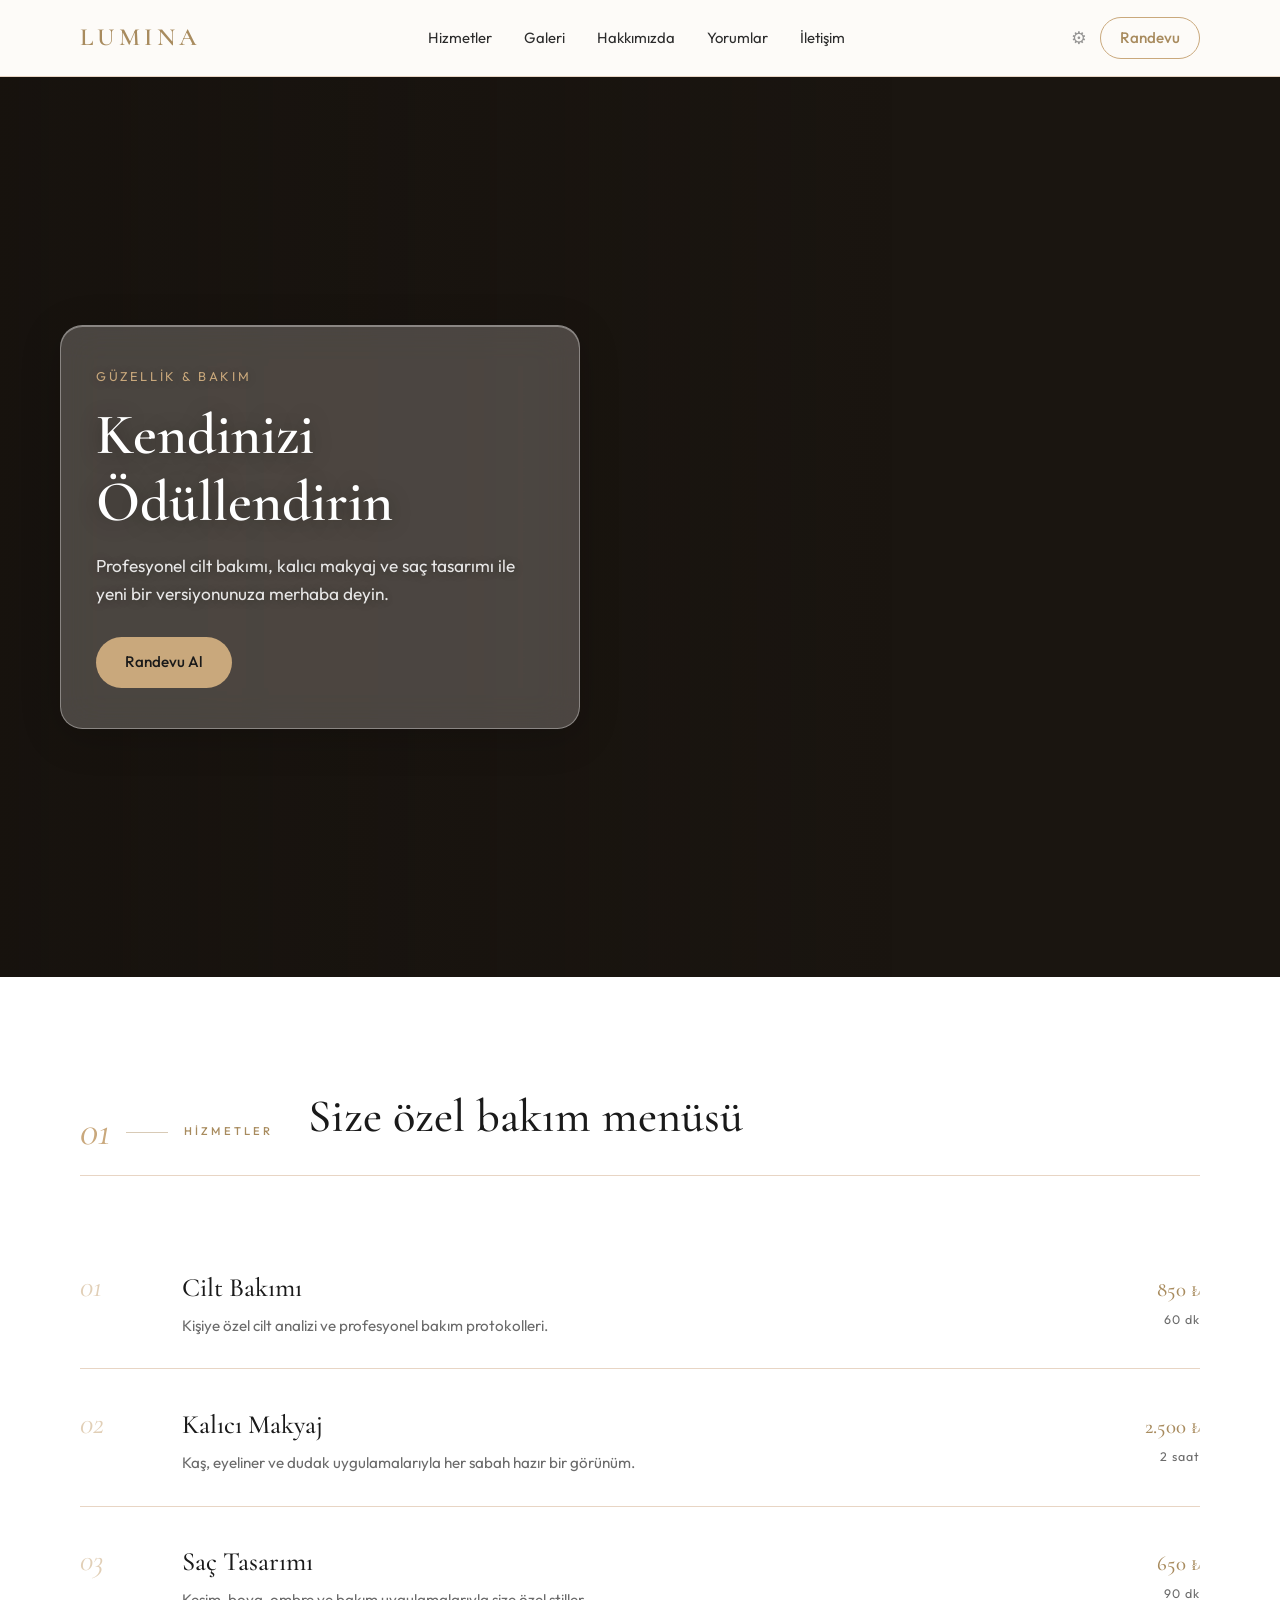
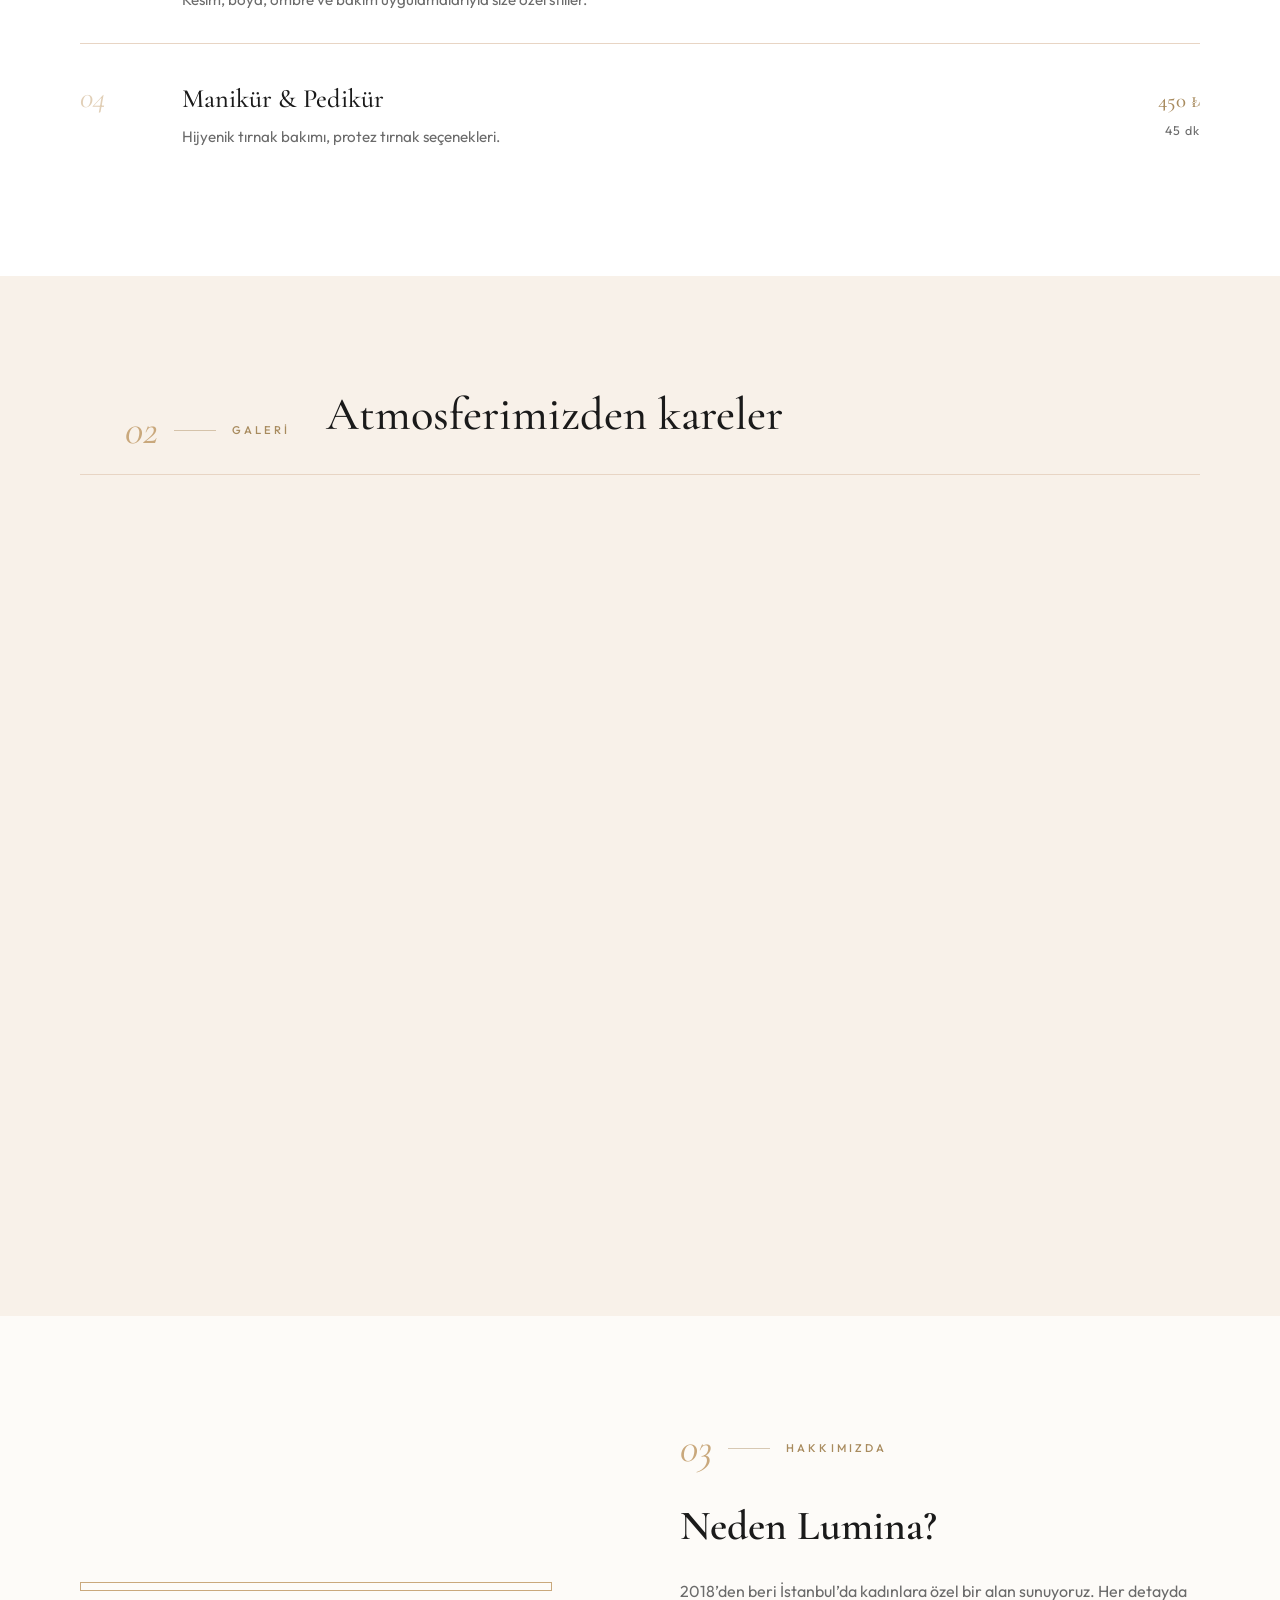
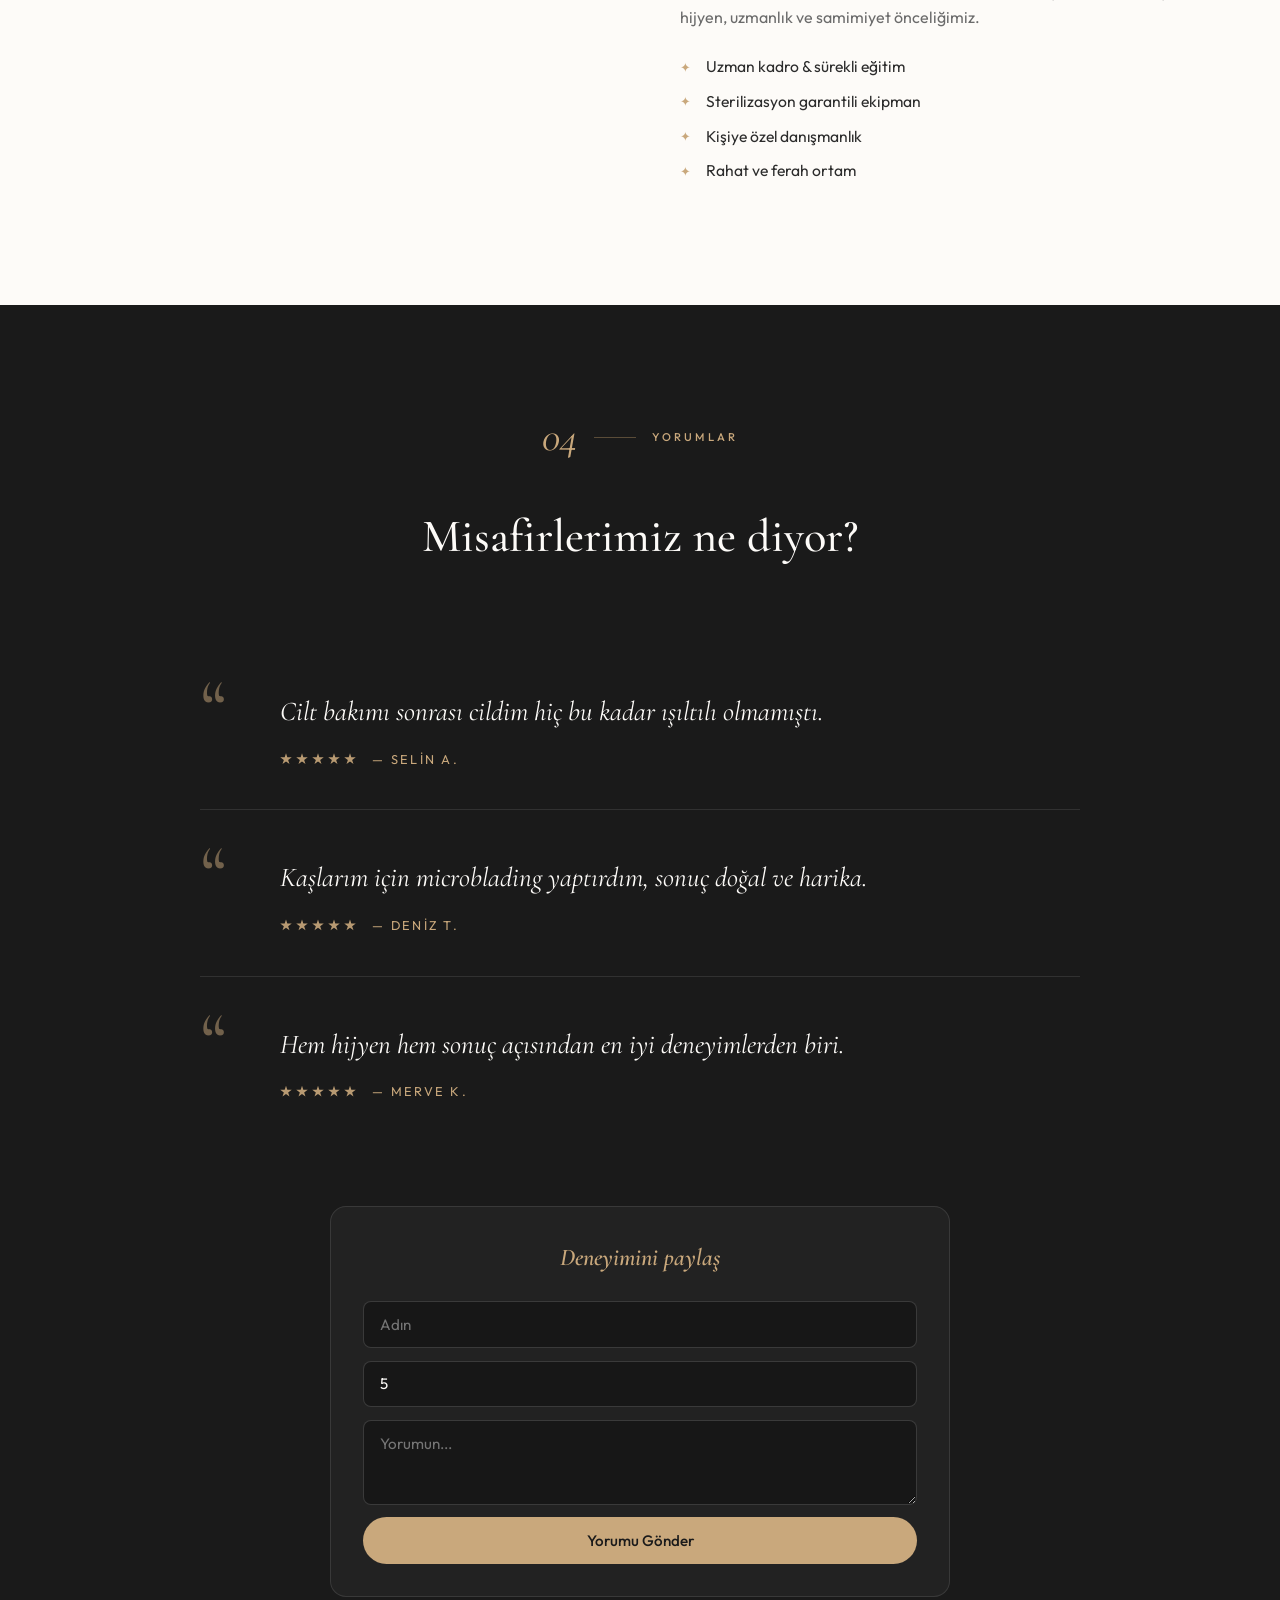
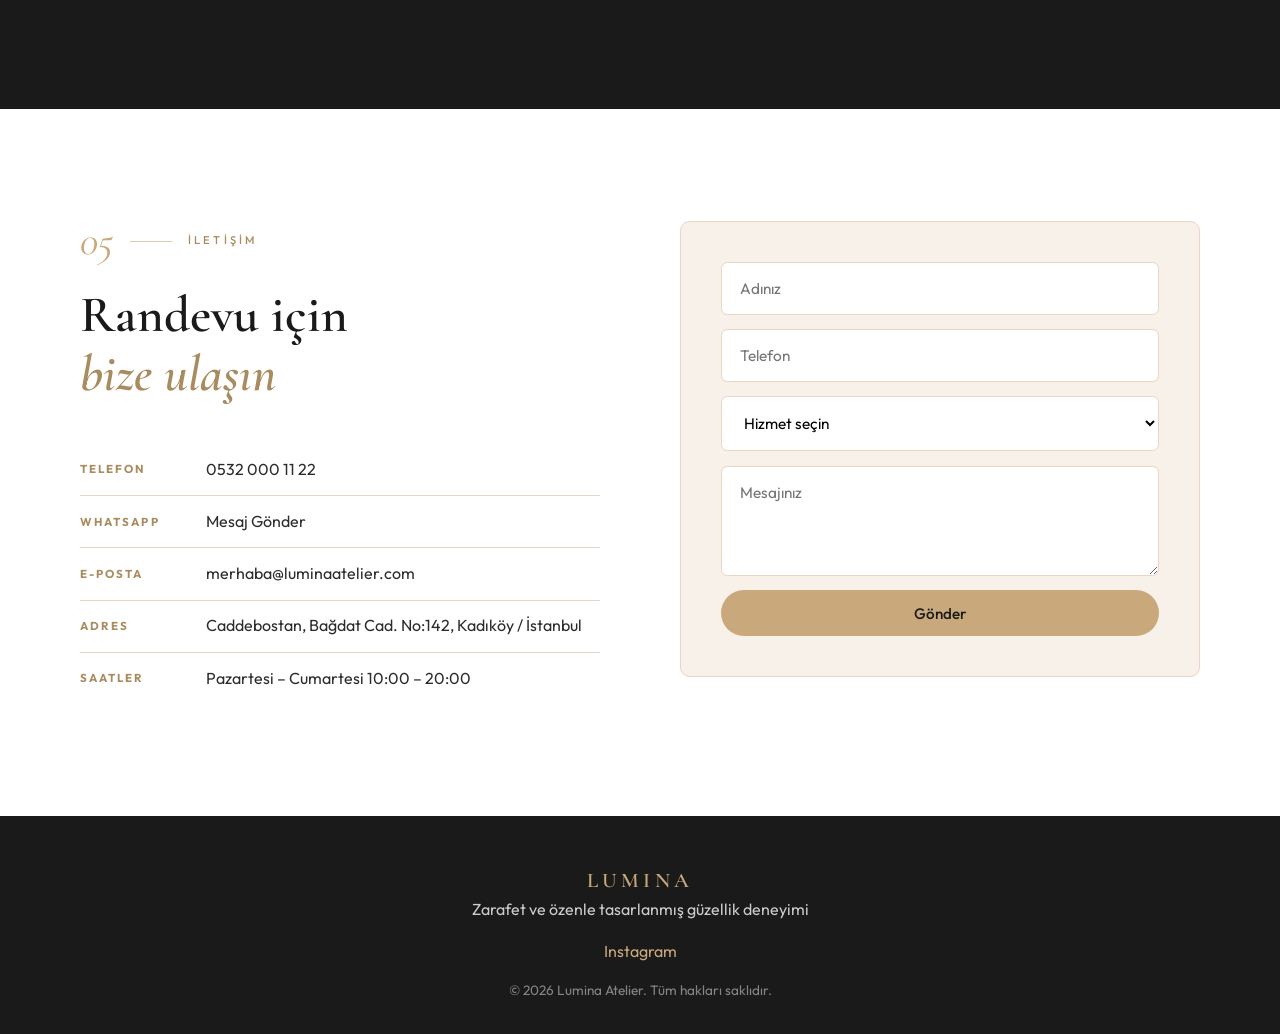
==== commit f2dde64c: "Improve animations and motion effects" ====
--- a/index.html
+++ b/index.html
@@ -29,76 +29,91 @@
   </header>
 
   <main>
+    <!-- HERO (korundu) -->
     <section class="hero" id="hero">
       <div class="hero-bg" id="hero-bg"></div>
       <div class="container hero-content">
         <p class="hero-eyebrow">Güzellik & Bakım</p>
-        <h1 id="hero-title" data-split="lines">Kendinizi Ödüllendirin</h1>
-        <p class="hero-sub" id="hero-sub" data-split="fade"></p>
+        <h1 id="hero-title">Kendinizi Ödüllendirin</h1>
+        <p class="hero-sub" id="hero-sub"></p>
         <a href="#iletisim" class="btn btn-primary" id="hero-cta">Randevu Al</a>
       </div>
     </section>
 
+    <!-- HİZMETLER: Editoryal Numaralı Liste -->
     <section id="hizmetler" class="services">
       <div class="container">
-        <div class="section-header">
-          <span class="section-label" data-reveal="up">Hizmetlerimiz</span>
-          <h2 data-reveal="up">Size özel bakım deneyimi</h2>
-        </div>
-        <div class="services-grid" id="services-grid"></div>
+        <header class="editorial-head">
+          <div class="index-mark"><span class="index-num">01</span><span class="index-line"></span><span class="index-label">Hizmetler</span></div>
+          <h2 class="editorial-title">Size özel bakım menüsü</h2>
+        </header>
+        <div class="menu-list" id="services-grid"></div>
       </div>
     </section>
 
+    <!-- GALERİ: Bento Mozaik -->
     <section id="galeri" class="gallery">
       <div class="container">
-        <div class="section-header">
-          <span class="section-label" data-reveal="up">Galeri</span>
-          <h2 data-reveal="up">Atmosferimizden kareler</h2>
-        </div>
-        <div class="gallery-grid" id="gallery-grid"></div>
+        <header class="editorial-head">
+          <div class="index-mark"><span class="index-num">02</span><span class="index-line"></span><span class="index-label">Galeri</span></div>
+          <h2 class="editorial-title">Atmosferimizden kareler</h2>
+        </header>
       </div>
+      <div class="bento-mosaic" id="gallery-grid"></div>
     </section>
 
+    <!-- HAKKIMIZDA: Editoryal Split (offset çerçeve) -->
     <section id="hakkimizda" class="about">
-      <div class="container about-grid">
+      <div class="container editorial-split">
+        <div class="about-visual">
+          <img id="about-img" src="" alt="Salon" class="about-img">
+          <div class="visual-frame"></div>
+        </div>
         <div class="about-text">
-          <span class="section-label" data-reveal="up">Hakkımızda</span>
-          <h2 id="about-title" data-reveal="up"></h2>
-          <p id="about-text" data-reveal="up"></p>
-          <ul class="about-features" id="about-features" data-reveal="up"></ul>
-        </div>
-        <div class="about-visual">
-          <img id="about-img" src="" alt="Salon" class="about-img" data-reveal="image">
+          <div class="index-mark"><span class="index-num">03</span><span class="index-line"></span><span class="index-label">Hakkımızda</span></div>
+          <h2 id="about-title"></h2>
+          <p id="about-text"></p>
+          <ul class="about-features" id="about-features"></ul>
         </div>
       </div>
     </section>
 
+    <!-- YORUMLAR: Pull-Quote + Yorum Formu -->
     <section id="yorumlar" class="testimonials">
       <div class="container">
-        <div class="section-header">
-          <span class="section-label" data-reveal="up">Yorumlar</span>
-          <h2 data-reveal="up">Misafirlerimiz ne diyor?</h2>
+        <header class="editorial-head center">
+          <div class="index-mark center"><span class="index-num">04</span><span class="index-line"></span><span class="index-label">Yorumlar</span></div>
+          <h2 class="editorial-title">Misafirlerimiz ne diyor?</h2>
+        </header>
+        <div class="quote-stack" id="testi-grid"></div>
+
+        <div class="review-form-wrap">
+          <h3 class="review-form-title">Deneyimini paylaş</h3>
+          <form class="review-form" id="review-form">
+            <input type="text" name="name" placeholder="Adın" required maxlength="40">
+            <input type="number" name="rating" placeholder="Puan (1-5)" min="1" max="5" value="5" required>
+            <textarea name="text" placeholder="Yorumun..." rows="3" required maxlength="300"></textarea>
+            <button type="submit" class="btn btn-primary">Yorumu Gönder</button>
+          </form>
         </div>
-        <div class="testi-grid" id="testi-grid"></div>
       </div>
     </section>
 
+    <!-- İLETİŞİM: Editoryal Split -->
     <section id="iletisim" class="contact">
-      <div class="container">
-        <div class="section-header">
-          <span class="section-label" data-reveal="up">İletişim</span>
-          <h2 data-reveal="up">Randevu için bize ulaşın</h2>
+      <div class="container contact-editorial">
+        <div class="contact-left">
+          <div class="index-mark"><span class="index-num">05</span><span class="index-line"></span><span class="index-label">İletişim</span></div>
+          <h2 class="contact-headline">Randevu için<br><em>bize ulaşın</em></h2>
+          <div class="contact-info" id="contact-info"></div>
         </div>
-        <div class="contact-grid">
-          <div class="contact-info" id="contact-info" data-reveal="up"></div>
-          <form class="contact-form" id="contact-form" data-reveal="up">
-            <input type="text" name="name" placeholder="Adınız" required>
-            <input type="tel" name="phone" placeholder="Telefon" required>
-            <select name="service" id="form-services"></select>
-            <textarea name="message" rows="4" placeholder="Mesajınız (isteğe bağlı)"></textarea>
-            <button type="submit" class="btn btn-primary">Gönder</button>
-          </form>
-        </div>
+        <form class="contact-form" id="contact-form">
+          <input type="text" name="name" placeholder="Adınız" required>
+          <input type="tel" name="phone" placeholder="Telefon" required>
+          <select name="service" id="form-services"></select>
+          <textarea name="message" rows="4" placeholder="Mesajınız"></textarea>
+          <button type="submit" class="btn btn-primary">Gönder</button>
+        </form>
       </div>
     </section>
   </main>
@@ -117,6 +132,5 @@
   <script src="assets/js/defaults.js"></script>
   <script src="assets/js/storage.js"></script>
   <script src="assets/js/public.js"></script>
-  <script src="assets/js/animations.js"></script>
 </body>
 </html>
--- a/assets/css/style.css
+++ b/assets/css/style.css
@@ -5,24 +5,22 @@
   background: var(--bg, #FDFBF8);
   color: var(--text, #2C2C2C);
   line-height: 1.6;
+  overflow-x: hidden;
 }
-h1, h2, h3, .logo, .logo-text {
-  font-family: 'Cormorant Garamond', Georgia, serif;
-  font-weight: 600;
-}
+h1, h2, h3, .logo, .logo-text { font-family: 'Cormorant Garamond', Georgia, serif; font-weight: 600; }
 .container { width: min(1120px, 92%); margin-inline: auto; }
 
-/* SITE 1: Full-width top sticky navbar */
+/* ---------- HEADER ---------- */
 .header--top-full {
-  position: sticky; top: 0; z-index: 100;
-  width: 100%;
+  position: sticky; top: 0; z-index: 100; width: 100%;
   background: rgba(253,251,248,0.95);
   backdrop-filter: blur(12px);
   border-bottom: 1px solid var(--accent, #E8D5C4);
+  transform: translateY(-100%);
+  transition: transform 1s cubic-bezier(0.16, 1, 0.3, 1);
 }
-.header-inner {
-  display: flex; align-items: center; justify-content: space-between; height: 76px;
-}
+.header--top-full.is-loaded { transform: translateY(0); }
+.header-inner { display: flex; align-items: center; justify-content: space-between; height: 76px; }
 .logo { font-size: 1.55rem; letter-spacing: 0.18em; color: var(--primary-dark, #A88B5E); text-decoration: none; }
 .nav--horizontal { display: flex; gap: 2rem; }
 .nav--horizontal a { text-decoration: none; color: var(--text); font-size: 0.93rem; transition: color .2s; }
@@ -30,188 +28,166 @@
 .header-actions { display: flex; align-items: center; gap: 0.8rem; }
 .admin-link { color: var(--text-light); text-decoration: none; font-size: 1.1rem; opacity: 0.7; }
 .admin-link:hover { opacity: 1; color: var(--primary-dark); }
-
-.btn {
-  display: inline-flex; align-items: center; justify-content: center;
-  padding: 0.85rem 1.8rem; border-radius: 999px; text-decoration: none;
-  font-weight: 500; font-size: 0.95rem; border: none; cursor: pointer; transition: all .25s;
-}
+.btn { display: inline-flex; align-items: center; justify-content: center; padding: 0.85rem 1.8rem; border-radius: 999px; text-decoration: none; font-weight: 500; font-size: 0.95rem; border: none; cursor: pointer; transition: all .35s cubic-bezier(0.16, 1, 0.3, 1); font-family: inherit; }
 .btn-primary { background: var(--primary, #C9A87C); color: var(--dark, #1A1A1A); }
-.btn-primary:hover { background: var(--primary-dark); color: #fff; transform: translateY(-1px); }
+.btn-primary:hover { background: var(--primary-dark); color: #fff; transform: translateY(-2px); box-shadow: 0 10px 28px rgba(201,168,124,.35); }
 .btn-sm { padding: 0.5rem 1.2rem; background: transparent; border: 1px solid var(--primary); color: var(--primary-dark); }
 .btn-sm:hover { background: var(--primary); color: var(--dark); }
 
-.hero {
-  position: relative; min-height: 88vh; display: flex; align-items: center;
-  overflow: hidden; background: #1a1510;
-}
-.hero-bg {
-  position: absolute; inset: 0;
-  background-size: cover; background-position: center;
-  opacity: 1; z-index: 0;
-  filter: brightness(0.92) contrast(1.05);
-}
-.hero::after {
-  content: ""; position: absolute; inset: 0; z-index: 1;
-  background: linear-gradient(90deg, rgba(20,16,12,.45) 0%, rgba(20,16,12,.15) 45%, transparent 70%);
-  pointer-events: none;
-}
-/* Sol yarıyı ortala — sola yapışık değil */
+/* ---------- HERO ---------- */
+.hero { position: relative; min-height: 100vh; min-height: 100dvh; display: flex; align-items: center; overflow: hidden; background: #1a1510; }
+.hero-bg { position: absolute; inset: 0; background-size: cover; background-position: center; filter: brightness(0.92) contrast(1.05); will-change: transform; }
+.hero::after { content: ""; position: absolute; inset: 0; z-index: 1; background: linear-gradient(90deg, rgba(20,16,12,.45) 0%, rgba(20,16,12,.15) 45%, transparent 70%); pointer-events: none; }
 .hero-content {
-  position: relative; z-index: 2;
-  width: min(520px, 88%);
-  margin-left: max(4%, calc(25vw - 260px));
-  margin-right: auto;
-  padding: 2.5rem 2.2rem;
-  /* Glassmorphism */
+  position: relative; z-index: 2; width: min(520px, 88%);
+  margin-left: max(4%, calc(25vw - 260px)); padding: 2.5rem 2.2rem;
   background: rgba(253, 251, 248, 0.22);
   backdrop-filter: blur(18px) saturate(1.35);
-  -webkit-backdrop-filter: blur(18px) saturate(1.35);
   border: 1px solid rgba(255, 255, 255, 0.35);
   border-radius: 1.4rem;
-  box-shadow:
-    0 8px 40px rgba(0,0,0,.18),
-    inset 0 1px 0 rgba(255,255,255,.35);
+  box-shadow: 0 8px 40px rgba(0,0,0,.18), inset 0 1px 0 rgba(255,255,255,.35);
+  opacity: 0; transform: translateY(24px);
+  transition: opacity 1.4s cubic-bezier(0.16, 1, 0.3, 1), transform 1.4s cubic-bezier(0.16, 1, 0.3, 1);
 }
-.hero-eyebrow { text-transform: uppercase; letter-spacing: .2em; font-size: .8rem; color: var(--primary, #C9A87C); margin-bottom: 1rem; text-shadow: 0 1px 8px rgba(0,0,0,.25); }
+.hero-content.is-visible { opacity: 1; transform: none; }
+.hero-eyebrow { text-transform: uppercase; letter-spacing: .2em; font-size: .8rem; color: var(--primary); margin-bottom: 1rem; text-shadow: 0 1px 8px rgba(0,0,0,.25); }
 .hero h1 { font-size: clamp(2.5rem, 5vw, 3.6rem); line-height: 1.15; margin-bottom: 1.1rem; color: #fff; text-shadow: 0 2px 20px rgba(0,0,0,.35); }
 .hero-sub { font-size: 1.08rem; color: rgba(255,255,255,.88); margin-bottom: 1.8rem; max-width: 440px; text-shadow: 0 1px 10px rgba(0,0,0,.3); }
-.hero .btn-primary { box-shadow: 0 4px 20px rgba(201,168,124,.4); }
+.hero-eyebrow, #hero-sub, #hero-cta { opacity: 0; transform: translateY(14px); transition: opacity 1s cubic-bezier(0.16, 1, 0.3, 1), transform 1s cubic-bezier(0.16, 1, 0.3, 1); }
+.hero-eyebrow.is-visible, #hero-sub.is-visible, #hero-cta.is-visible { opacity: 1; transform: none; }
 
-.section-header { text-align: center; margin-bottom: 3.2rem; }
-.section-label { display: block; text-transform: uppercase; letter-spacing: .18em; font-size: .78rem; color: var(--primary-dark); margin-bottom: .5rem; }
-.section-header h2 { font-size: clamp(2rem, 4vw, 2.7rem); color: var(--dark); }
+/* ---------- HİZMETLER — Editoryal Menü Listesi ---------- */
+.services { padding: 6rem 0; background: var(--white, #fff); }
+.editorial-head {
+  display: grid; grid-template-columns: auto 1fr; gap: 2.2rem; align-items: end;
+  padding-bottom: 1.4rem; border-bottom: 1px solid var(--accent);
+  margin-bottom: 3.5rem;
+}
+.editorial-head.center { grid-template-columns: 1fr; text-align: center; justify-items: center; border-bottom: none; margin-bottom: 3rem; }
+.index-mark { display: flex; align-items: center; gap: 1rem; }
+.index-mark.center { justify-content: center; }
+.index-num { font-family: 'Cormorant Garamond', serif; font-size: 2.6rem; font-style: italic; color: var(--primary); line-height: 1; }
+.index-line { width: 42px; height: 1px; background: var(--primary-dark); opacity: .45; }
+.index-label { font-size: .7rem; letter-spacing: .28em; text-transform: uppercase; color: var(--primary-dark); font-weight: 500; }
+.editorial-title { font-size: clamp(2rem, 4vw, 2.9rem); color: var(--dark); margin-top: .35rem; font-weight: 500; }
 
-.services { padding: 5.5rem 0; background: var(--white, #fff); }
-.services-grid { display: grid; grid-template-columns: repeat(auto-fit, minmax(240px, 1fr)); gap: 1.6rem; }
-.service-card {
-  background: var(--bg); border: 1px solid var(--accent); border-radius: 1.2rem;
-  padding: 1.9rem 1.5rem; transition: transform .25s, box-shadow .25s;
+.menu-list { display: flex; flex-direction: column; }
+.menu-item {
+  display: grid; grid-template-columns: 70px 1fr auto; gap: 2rem; align-items: baseline;
+  padding: 1.9rem 0; border-bottom: 1px solid var(--accent);
+  opacity: 0; transform: translateY(20px);
+  transition: opacity 1s cubic-bezier(0.16, 1, 0.3, 1), transform 1s cubic-bezier(0.16, 1, 0.3, 1), background .4s, padding .4s;
 }
-.service-card:hover { transform: translateY(-4px); box-shadow: 0 12px 30px rgba(201,168,124,.15); }
-.service-icon { font-size: 1.7rem; margin-bottom: .9rem; }
-.service-card h3 { font-size: 1.3rem; margin-bottom: .5rem; }
-.service-card p { font-size: .94rem; color: var(--text-light); margin-bottom: 1rem; }
-.service-meta { display: flex; justify-content: space-between; align-items: center; font-size: .88rem; }
-.service-price { font-weight: 500; color: var(--primary-dark); }
-.service-dur { color: var(--text-light); }
+.menu-item.is-visible { opacity: 1; transform: none; }
+.menu-item:hover { background: var(--secondary); padding-left: 1.2rem; padding-right: 1.2rem; }
+.menu-item:last-child { border-bottom: none; }
+.menu-num { font-family: 'Cormorant Garamond', serif; font-size: 1.9rem; font-style: italic; color: var(--primary); opacity: .55; }
+.menu-title { font-family: 'Cormorant Garamond', serif; font-size: 1.65rem; color: var(--dark); margin-bottom: .3rem; font-weight: 500; }
+.menu-desc { font-size: .95rem; color: var(--text-light); max-width: 520px; }
+.menu-meta { text-align: right; min-width: 130px; }
+.menu-price { display: block; font-family: 'Cormorant Garamond', serif; font-size: 1.3rem; color: var(--primary-dark); font-weight: 500; }
+.menu-dur { font-size: .78rem; color: var(--text-light); letter-spacing: .08em; }
 
-.gallery { padding: 5rem 0; }
-.gallery-grid { display: grid; grid-template-columns: repeat(auto-fit, minmax(260px, 1fr)); gap: 1rem; }
-.gallery-item { aspect-ratio: 4/3; overflow: hidden; border-radius: 1rem; }
-.gallery-item img { width: 100%; height: 100%; object-fit: cover; transition: transform .4s; }
-.gallery-item:hover img { transform: scale(1.05); }
+/* ---------- GALERİ — Bento Mozaik ---------- */
+.gallery { padding: 6rem 0 0; background: var(--secondary); }
+.gallery .editorial-head { padding-left: 4%; padding-right: 4%; margin-left: auto; margin-right: auto; max-width: 1120px; }
+.bento-mosaic {
+  display: grid; grid-template-columns: repeat(4, 1fr); grid-auto-rows: 220px;
+  gap: .9rem; max-width: 1400px; margin: 0 auto; padding: 0 4% 6rem;
+}
+.bento-mosaic .gallery-item {
+  border-radius: .9rem; overflow: hidden; position: relative; margin: 0; background: var(--dark);
+  opacity: 0; clip-path: inset(0 100% 0 0);
+  transition: opacity 1.1s cubic-bezier(0.16, 1, 0.3, 1), clip-path 1.1s cubic-bezier(0.16, 1, 0.3, 1);
+}
+.bento-mosaic .gallery-item.is-visible { opacity: 1; clip-path: inset(0 0 0 0); }
+.bento-mosaic .gallery-item img { width: 100%; height: 100%; object-fit: cover; transition: transform 1.2s cubic-bezier(0.16, 1, 0.3, 1); }
+.bento-mosaic .gallery-item:hover img { transform: scale(1.06); }
+.bento-mosaic .gallery-item:nth-child(1) { grid-column: span 2; grid-row: span 2; }
+.bento-mosaic .gallery-item:nth-child(2) { grid-column: span 2; }
+.bento-mosaic .gallery-item:nth-child(3) { grid-column: span 1; }
+.bento-mosaic .gallery-item:nth-child(4) { grid-column: span 1; }
+.bento-mosaic .gallery-item:nth-child(5) { grid-column: span 2; }
+.bento-mosaic .gallery-item:nth-child(6) { grid-column: span 2; }
 
-.about { padding: 5.5rem 0; background: var(--white); }
-.about-grid { display: grid; grid-template-columns: 1.15fr 0.85fr; gap: 3.5rem; align-items: center; }
-.about-text h2 { font-size: clamp(1.9rem, 3.5vw, 2.5rem); margin-bottom: 1rem; }
-.about-text p { color: var(--text-light); margin-bottom: 1.4rem; }
+/* ---------- HAKKIMIZDA — Editoryal Split ---------- */
+.about { padding: 7rem 0; background: var(--bg); }
+.editorial-split { display: grid; grid-template-columns: 1fr 1fr; gap: 5rem; align-items: center; }
+.about-visual { position: relative; padding: 2rem 0 0 2rem; }
+.about-img { width: 100%; aspect-ratio: 4/5; object-fit: cover; position: relative; z-index: 1; border-radius: .4rem; box-shadow: 0 20px 50px rgba(0,0,0,.12); opacity: 0; clip-path: inset(0 100% 0 0); transition: opacity 1.3s cubic-bezier(0.16, 1, 0.3, 1), clip-path 1.3s cubic-bezier(0.16, 1, 0.3, 1); }
+.about-img.is-visible { opacity: 1; clip-path: inset(0 0 0 0); }
+.visual-frame { position: absolute; top: 0; left: 0; right: 3rem; bottom: 3rem; border: 1px solid var(--primary); z-index: 0; }
+.about-text .index-mark { margin-bottom: 1.5rem; }
+.about-text h2 { font-family: 'Cormorant Garamond', serif; font-size: clamp(2rem, 3.4vw, 2.6rem); margin-bottom: 1.2rem; color: var(--dark); }
+.about-text p { color: var(--text-light); margin-bottom: 1.5rem; }
 .about-features { list-style: none; }
-.about-features li { position: relative; padding-left: 1.4rem; margin-bottom: .5rem; }
-.about-features li::before { content: "✦"; position: absolute; left: 0; color: var(--primary); font-size: .75rem; }
-.about-img { width: 100%; border-radius: 1.2rem; object-fit: cover; aspect-ratio: 4/5; }
+.about-features li { position: relative; padding-left: 1.6rem; margin-bottom: .6rem; font-size: .98rem; opacity: 0; transform: translateX(-10px); transition: opacity .9s cubic-bezier(0.16, 1, 0.3, 1), transform .9s cubic-bezier(0.16, 1, 0.3, 1); }
+.about-features.is-visible li { opacity: 1; transform: none; }
+.about-features.is-visible li:nth-child(1) { transition-delay: 0ms; }
+.about-features.is-visible li:nth-child(2) { transition-delay: 100ms; }
+.about-features.is-visible li:nth-child(3) { transition-delay: 200ms; }
+.about-features.is-visible li:nth-child(4) { transition-delay: 300ms; }
+.about-features li::before { content: "✦"; position: absolute; left: 0; color: var(--primary); font-size: .8rem; top: .15rem; }
 
-.testimonials { padding: 5rem 0; background: var(--secondary); }
-.testi-grid { display: grid; grid-template-columns: repeat(auto-fit, minmax(280px, 1fr)); gap: 1.4rem; }
-.testi-card {
-  background: var(--white); border: 1px solid var(--accent); border-radius: 1rem; padding: 1.6rem;
+/* ---------- YORUMLAR — Pull Quote ---------- */
+.testimonials { padding: 7rem 0; background: var(--dark); color: var(--bg); }
+.testimonials .editorial-title { color: var(--bg); }
+.testimonials .index-num, .testimonials .index-label { color: var(--primary); }
+.quote-stack { display: grid; gap: 0; max-width: 880px; margin: 0 auto 3rem; }
+.quote-item {
+  position: relative; margin: 0; padding: 3rem 0 2.5rem 5rem;
+  border-bottom: 1px solid rgba(255,255,255,.1);
+  opacity: 0; transform: translateY(20px);
+  transition: opacity 1.05s cubic-bezier(0.16, 1, 0.3, 1), transform 1.05s cubic-bezier(0.16, 1, 0.3, 1);
 }
-.stars { color: #C9A87C; letter-spacing: 2px; margin-bottom: .6rem; }
-.testi-card p { font-style: italic; color: var(--text-light); margin-bottom: .9rem; }
-.testi-card cite { font-style: normal; font-weight: 500; }
+.quote-item.is-visible { opacity: 1; transform: none; }
+.quote-item:last-child { border-bottom: none; }
+.quote-mark { position: absolute; left: 0; top: 1.5rem; font-family: 'Cormorant Garamond', serif; font-size: 5rem; line-height: 1; color: var(--primary); opacity: .5; }
+.quote-text { font-family: 'Cormorant Garamond', serif; font-size: clamp(1.3rem, 2.4vw, 1.7rem); line-height: 1.5; font-style: italic; color: var(--bg); margin-bottom: 1rem; }
+.quote-meta { display: flex; align-items: center; gap: 1rem; }
+.stars { display: flex; gap: 0.25rem; color: var(--primary); }
+.stars .star { width: 12px; height: 12px; background: currentColor; clip-path: polygon(50% 0%, 61% 35%, 98% 35%, 68% 57%, 79% 91%, 50% 70%, 21% 91%, 32% 57%, 2% 35%, 39% 35%); opacity: 0.9; }
+.quote-author { font-style: normal; font-size: .8rem; letter-spacing: .18em; text-transform: uppercase; color: var(--primary); }
 
-.contact { padding: 5.5rem 0; }
-.contact-grid { display: grid; grid-template-columns: 1fr 1fr; gap: 3rem; }
-.info-item { margin-bottom: 1.3rem; }
-.info-item strong { display: block; font-size: .78rem; text-transform: uppercase; letter-spacing: .08em; color: var(--primary-dark); margin-bottom: .25rem; }
-.info-item a, .info-item p { color: var(--text); text-decoration: none; font-size: 1.05rem; }
-.info-item a:hover { color: var(--primary-dark); }
-.contact-form { display: flex; flex-direction: column; gap: .9rem; }
-.contact-form input, .contact-form select, .contact-form textarea {
-  padding: .95rem 1.1rem; border: 1px solid var(--accent); border-radius: .75rem;
-  background: var(--white); font-family: inherit; font-size: .98rem; outline: none;
-}
+.review-form-wrap { max-width: 620px; margin: 4rem auto 0; padding: 2rem; background: rgba(255,255,255,.04); border: 1px solid rgba(255,255,255,.1); border-radius: 1rem; }
+.review-form-title { font-family: 'Cormorant Garamond', serif; font-size: 1.5rem; color: var(--primary); text-align: center; margin-bottom: 1.5rem; font-style: italic; }
+.review-form { display: flex; flex-direction: column; gap: .8rem; }
+.review-form input, .review-form textarea { padding: .8rem 1rem; background: rgba(0,0,0,.3); border: 1px solid rgba(255,255,255,.15); border-radius: .5rem; color: var(--bg); font-family: inherit; font-size: .95rem; outline: none; }
+.review-form input:focus, .review-form textarea:focus { border-color: var(--primary); }
+
+/* ---------- İLETİŞİM — Editoryal ---------- */
+.contact { padding: 7rem 0; background: var(--white); }
+.contact-editorial { display: grid; grid-template-columns: 1fr 1fr; gap: 5rem; align-items: start; }
+.contact-headline { font-family: 'Cormorant Garamond', serif; font-size: clamp(2.2rem, 4vw, 3.2rem); line-height: 1.15; color: var(--dark); margin: 1.5rem 0 2.5rem; }
+.contact-headline em { font-style: italic; color: var(--primary-dark); }
+.contact-left .info-item { display: grid; grid-template-columns: 110px 1fr; gap: 1rem; padding: .8rem 0; border-bottom: 1px solid var(--accent); }
+.contact-left .info-item:last-child { border-bottom: none; }
+.contact-left .info-item strong { font-size: .72rem; letter-spacing: .18em; text-transform: uppercase; color: var(--primary-dark); align-self: center; }
+.contact-left .info-item a, .contact-left .info-item p { color: var(--text); text-decoration: none; font-size: 1rem; }
+.contact-form { display: flex; flex-direction: column; gap: .9rem; background: var(--secondary); padding: 2.5rem; border-radius: .6rem; border: 1px solid var(--accent); }
+.contact-form input, .contact-form select, .contact-form textarea { padding: 1rem 1.1rem; border: 1px solid var(--accent); border-radius: .4rem; background: var(--white); font-family: inherit; font-size: .96rem; outline: none; transition: border-color .3s; }
 .contact-form input:focus, .contact-form select:focus, .contact-form textarea:focus { border-color: var(--primary); }
 
+/* ---------- FOOTER ---------- */
 .footer { background: var(--dark); color: #ccc; padding: 3rem 0 2rem; }
 .footer-inner { display: flex; flex-direction: column; align-items: center; gap: 1rem; text-align: center; }
-.footer .logo-text { color: var(--primary); letter-spacing: .2em; }
+.footer .logo-text { color: var(--primary); letter-spacing: .2em; font-size: 1.3rem; }
 .footer-social a { color: var(--primary); text-decoration: none; margin: 0 .6rem; }
 .footer-copy { font-size: .85rem; opacity: .6; }
 
-@media (max-width: 860px) {
+@media (max-width: 880px) {
   .nav--horizontal { display: none; }
-  .about-grid, .contact-grid { grid-template-columns: 1fr; }
-  .hero { min-height: 70vh; }
-}
-
-/* Full-viewport sections */
-.hero { min-height: 100vh; min-height: 100dvh; }
-.services, .gallery, .about, .testimonials, .contact {
-  min-height: 100vh;
-  min-height: 100dvh;
-  display: flex;
-  flex-direction: column;
-  justify-content: center;
-  padding-top: 5rem;
-  padding-bottom: 5rem;
-}
-.services .container,
-.gallery .container,
-.about .container,
-.testimonials .container,
-.contact .container { width: 100%; }
-
-/* Icon mark instead of emoji */
-.service-icon .icon-mark {
-  display: inline-flex;
-  align-items: center;
-  justify-content: center;
-  min-width: 2.2rem;
-  height: 2.2rem;
-  padding: 0 0.5rem;
-  border-radius: 0.5rem;
-  font-size: 0.85rem;
-  font-weight: 600;
-  letter-spacing: 0.04em;
-  background: rgba(0,0,0,0.06);
-  color: inherit;
-  opacity: 0.85;
-}
-.site-modern .service-icon .icon-mark {
-  background: rgba(255,255,255,0.08);
-}
-.site-clinic .service-icon .icon-mark {
-  background: var(--secondary, #E9F5F3);
-  color: var(--primary, #2A9D8F);
-}
-
-/* Star rating without emoji */
-.stars { display: flex; gap: 0.25rem; margin-bottom: 0.6rem; }
-.stars .star {
-  width: 12px; height: 12px;
-  background: currentColor;
-  clip-path: polygon(50% 0%, 61% 35%, 98% 35%, 68% 57%, 79% 91%, 50% 70%, 21% 91%, 32% 57%, 2% 35%, 39% 35%);
-  opacity: 0.9;
-}
-
-/* Contact form polish */
-.contact-form input,
-.contact-form select,
-.contact-form textarea {
-  transition: border-color 0.2s, box-shadow 0.2s;
-}
-.contact-form input:focus,
-.contact-form select:focus,
-.contact-form textarea:focus {
-  box-shadow: 0 0 0 3px rgba(0,0,0,0.06);
-}
-
-@media (max-width: 700px) {
-  .hero { min-height: 100svh; }
-  .services, .gallery, .about, .testimonials, .contact {
-    min-height: auto;
-    padding-top: 4rem;
-    padding-bottom: 4rem;
-  }
-}
+  .editorial-head { grid-template-columns: 1fr; gap: 1rem; }
+  .menu-item { grid-template-columns: 1fr auto; gap: 1rem; }
+  .menu-num { display: none; }
+  .bento-mosaic { grid-template-columns: repeat(2, 1fr); grid-auto-rows: 180px; padding: 0 4% 4rem; }
+  .bento-mosaic .gallery-item:nth-child(1) { grid-column: span 2; grid-row: span 1; }
+  .bento-mosaic .gallery-item:nth-child(2),
+  .bento-mosaic .gallery-item:nth-child(5),
+  .bento-mosaic .gallery-item:nth-child(6) { grid-column: span 2; }
+  .editorial-split, .contact-editorial { grid-template-columns: 1fr; gap: 3rem; }
+  .quote-item { padding-left: 3.5rem; }
+  .quote-mark { font-size: 3.5rem; top: 1rem; }
+  .contact-form { padding: 1.8rem; }
+  .review-form-wrap { padding: 1.5rem; }
+}
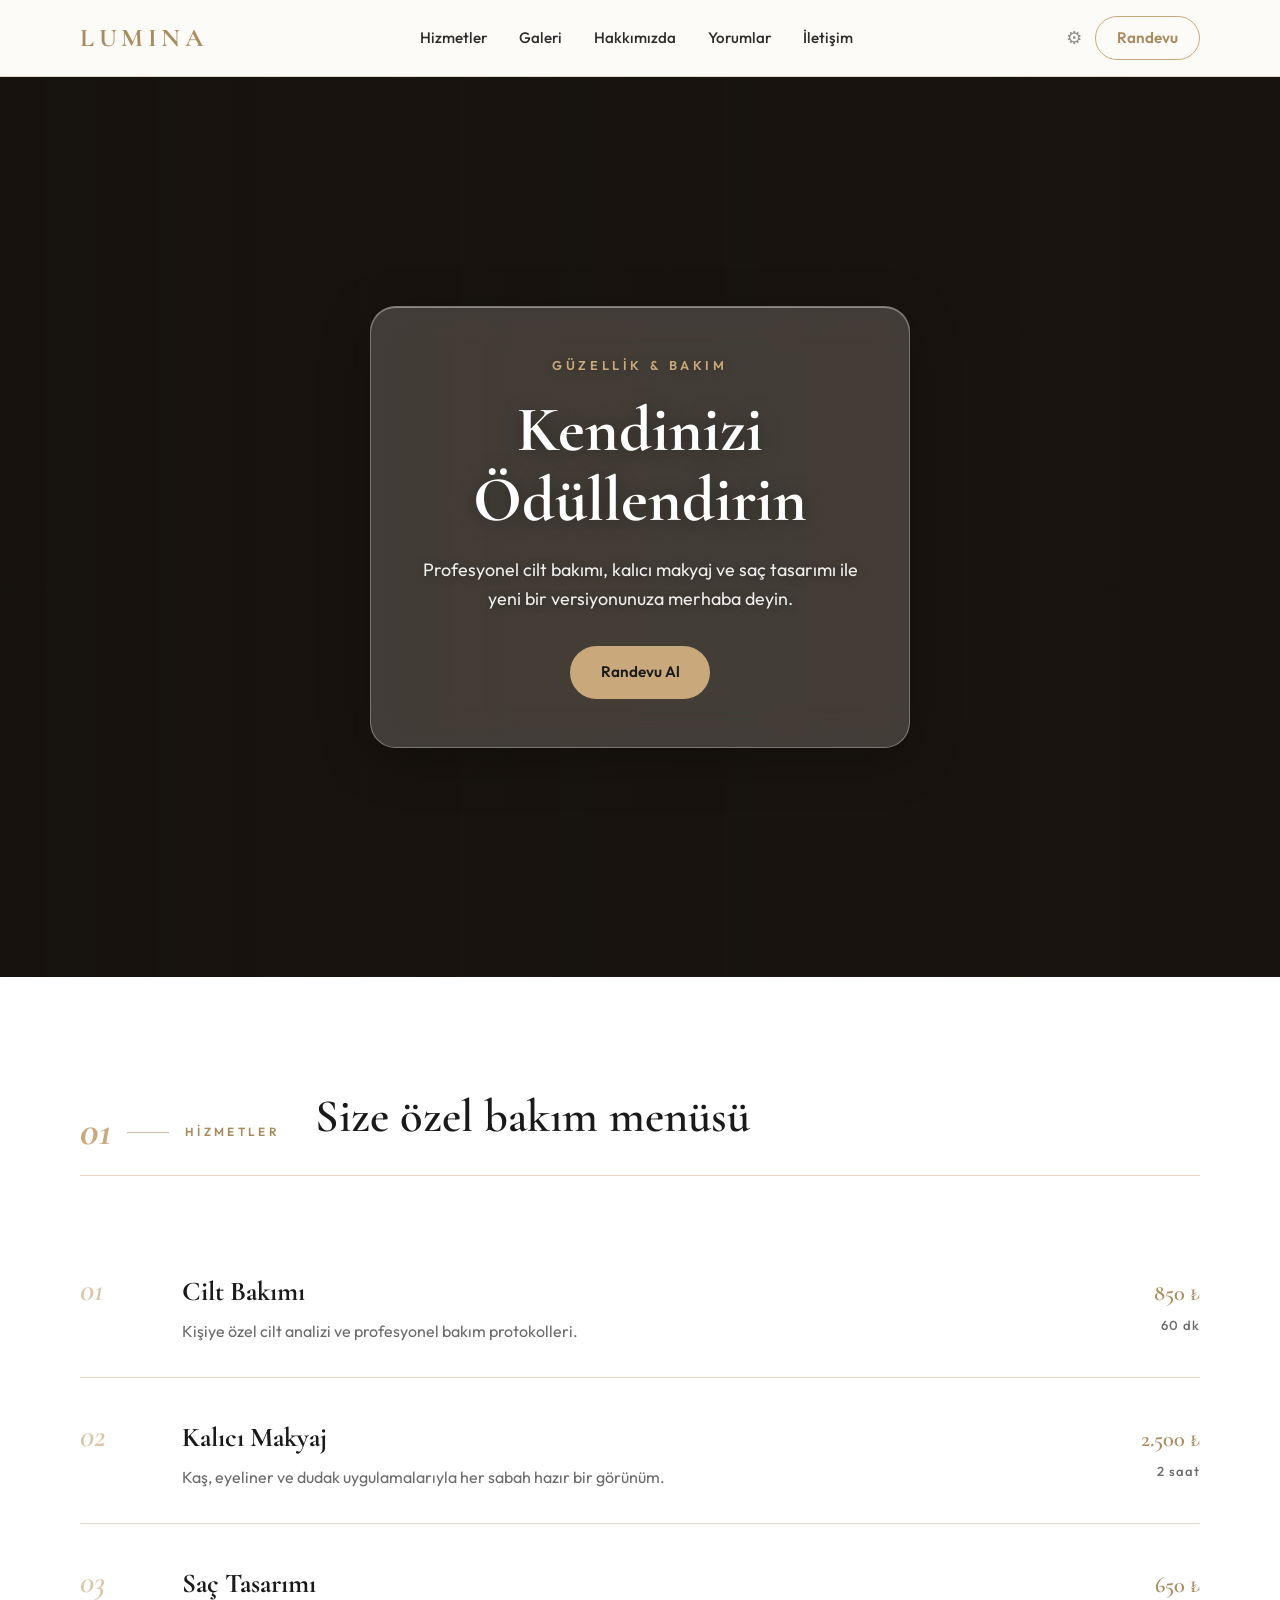
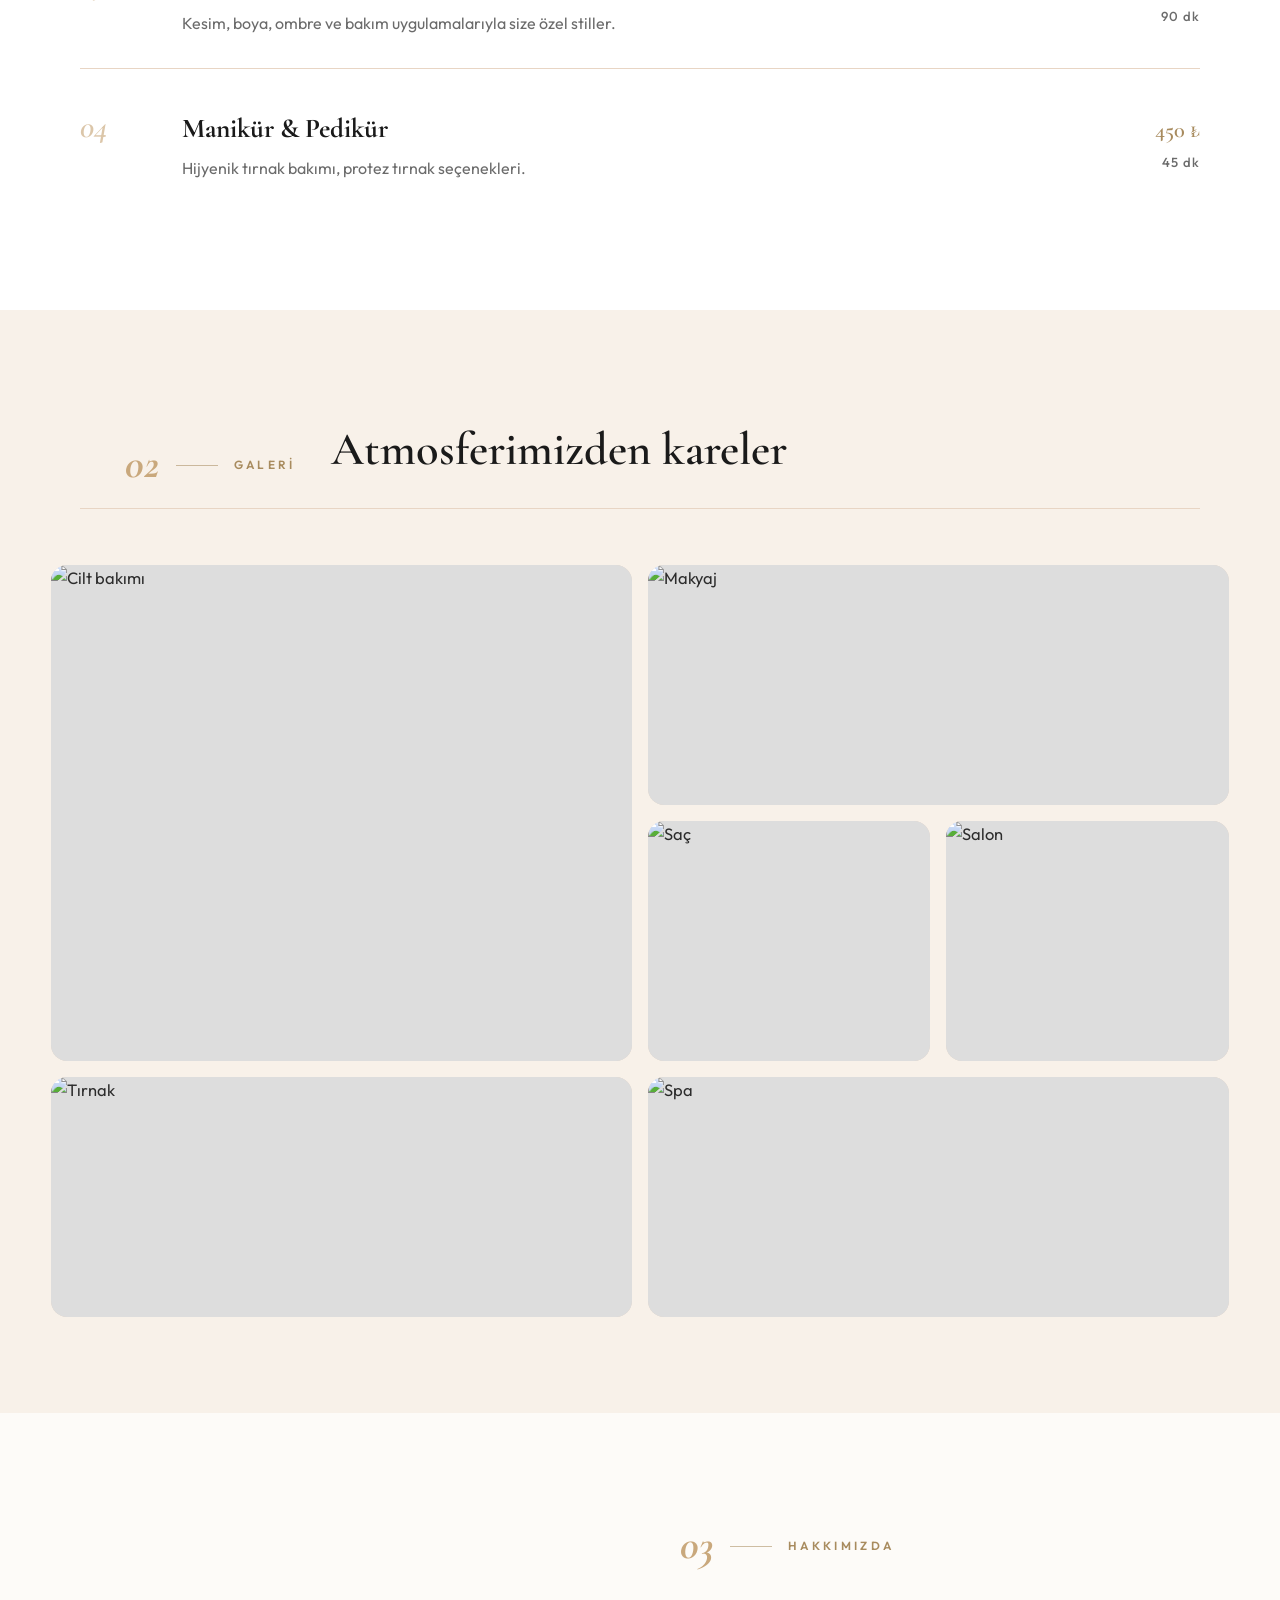
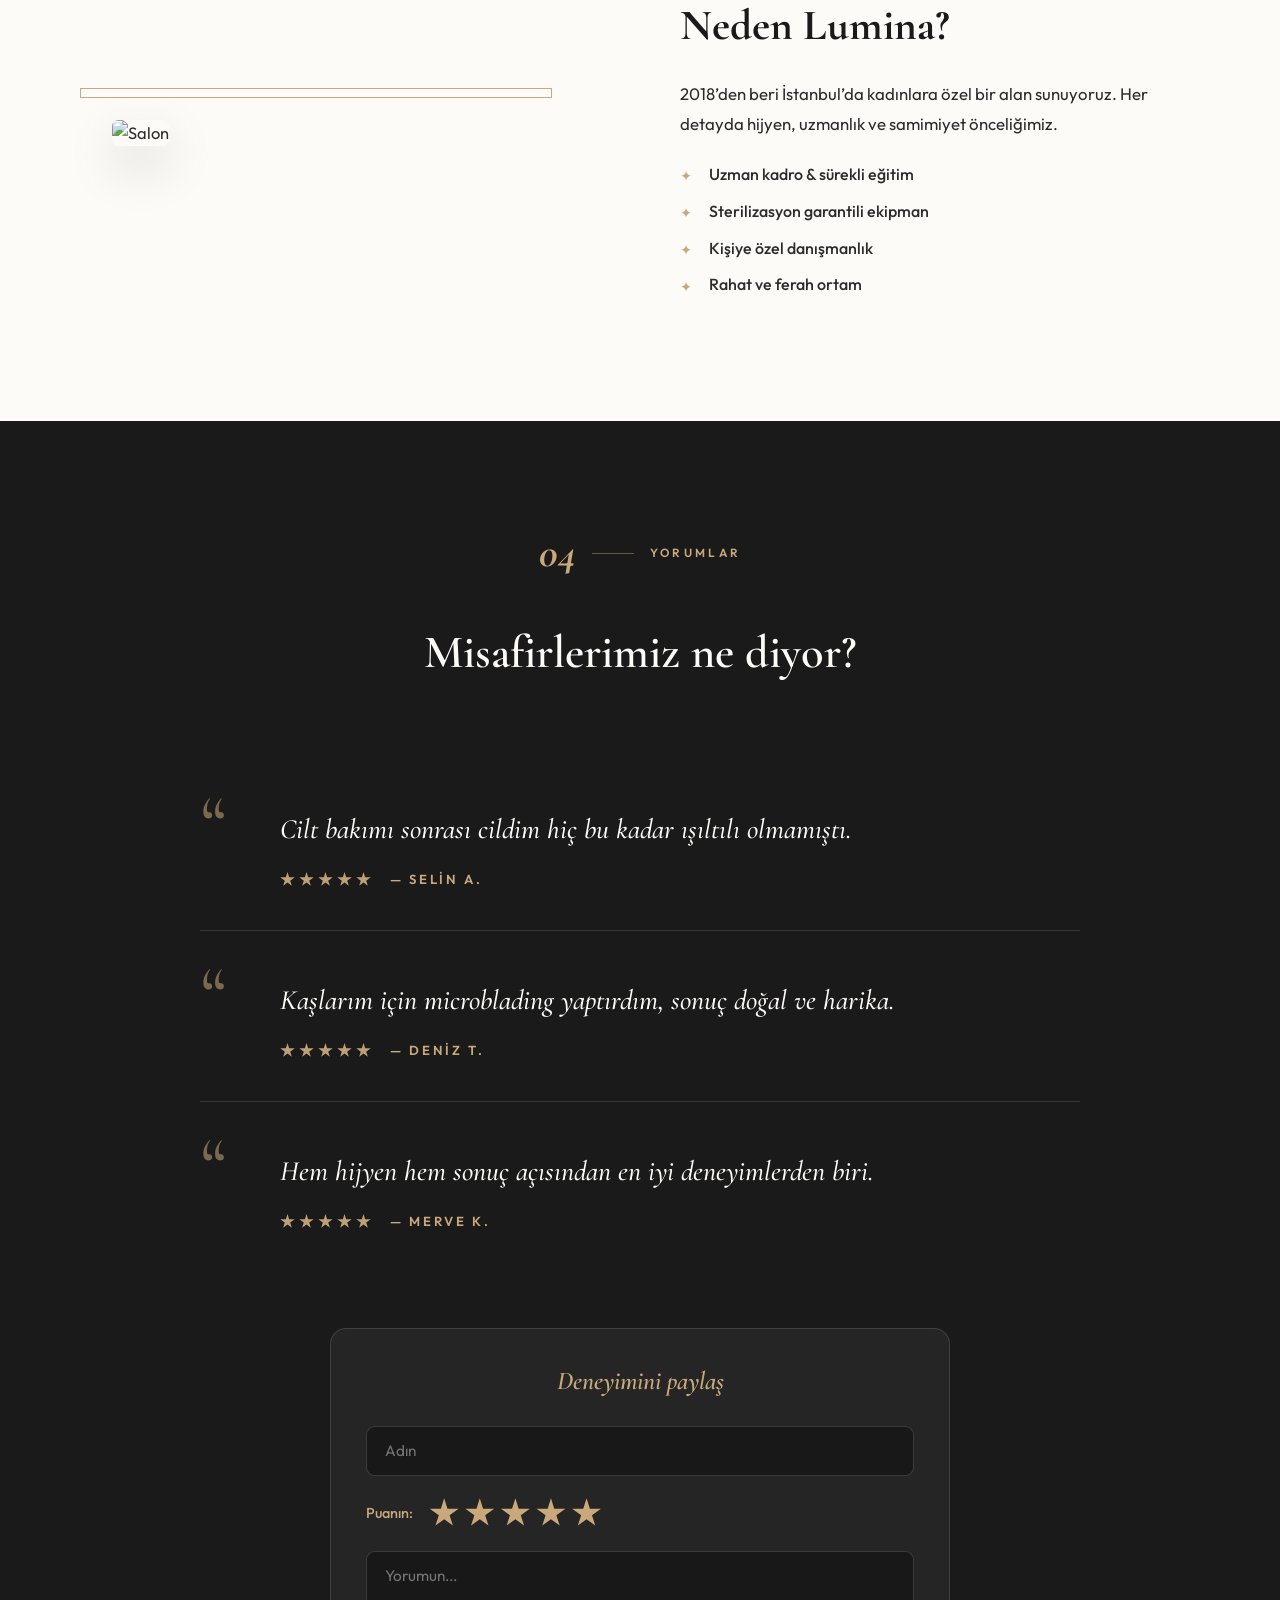
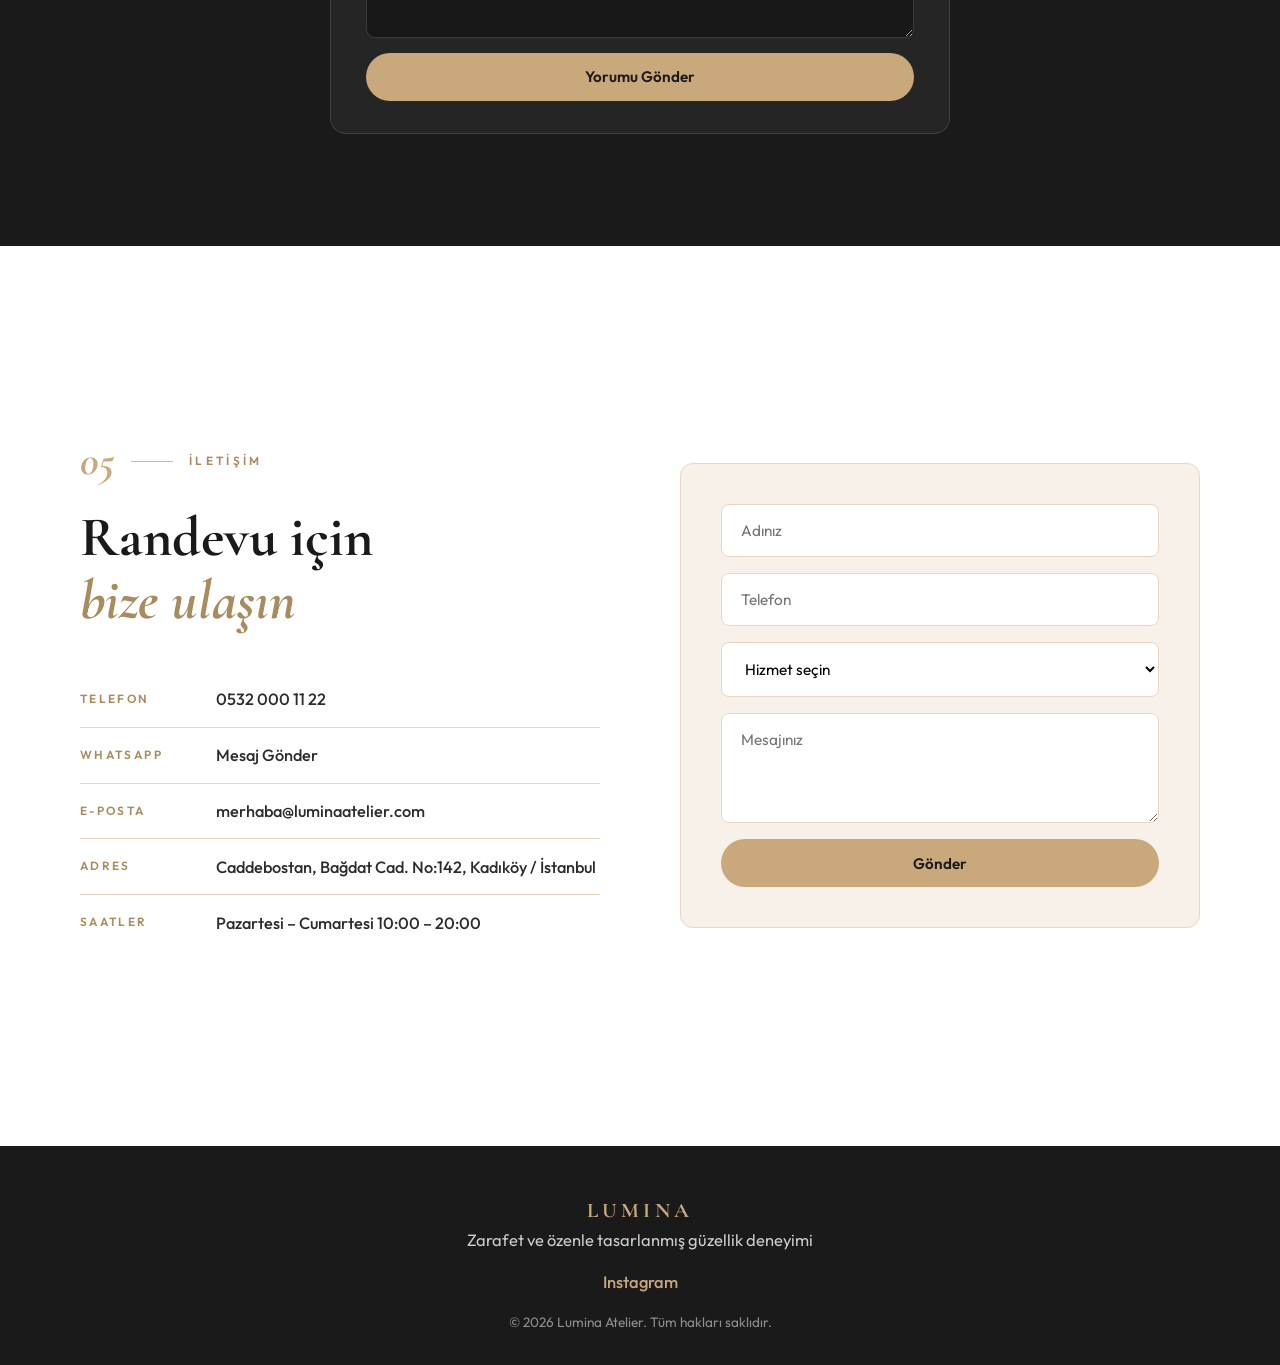
==== commit 88091f60: "Improve animations and motion effects" ====
--- a/index.html
+++ b/index.html
@@ -29,18 +29,18 @@
   </header>
 
   <main>
-    <!-- HERO (korundu) -->
     <section class="hero" id="hero">
       <div class="hero-bg" id="hero-bg"></div>
-      <div class="container hero-content">
-        <p class="hero-eyebrow">Güzellik & Bakım</p>
-        <h1 id="hero-title">Kendinizi Ödüllendirin</h1>
-        <p class="hero-sub" id="hero-sub"></p>
-        <a href="#iletisim" class="btn btn-primary" id="hero-cta">Randevu Al</a>
+      <div class="hero-inner">
+        <div class="hero-content">
+          <p class="hero-eyebrow">Güzellik & Bakım</p>
+          <h1 id="hero-title">Kendinizi Ödüllendirin</h1>
+          <p class="hero-sub" id="hero-sub"></p>
+          <a href="#iletisim" class="btn btn-primary" id="hero-cta">Randevu Al</a>
+        </div>
       </div>
     </section>
 
-    <!-- HİZMETLER: Editoryal Numaralı Liste -->
     <section id="hizmetler" class="services">
       <div class="container">
         <header class="editorial-head">
@@ -51,7 +51,6 @@
       </div>
     </section>
 
-    <!-- GALERİ: Bento Mozaik -->
     <section id="galeri" class="gallery">
       <div class="container">
         <header class="editorial-head">
@@ -62,7 +61,6 @@
       <div class="bento-mosaic" id="gallery-grid"></div>
     </section>
 
-    <!-- HAKKIMIZDA: Editoryal Split (offset çerçeve) -->
     <section id="hakkimizda" class="about">
       <div class="container editorial-split">
         <div class="about-visual">
@@ -78,7 +76,6 @@
       </div>
     </section>
 
-    <!-- YORUMLAR: Pull-Quote + Yorum Formu -->
     <section id="yorumlar" class="testimonials">
       <div class="container">
         <header class="editorial-head center">
@@ -91,7 +88,17 @@
           <h3 class="review-form-title">Deneyimini paylaş</h3>
           <form class="review-form" id="review-form">
             <input type="text" name="name" placeholder="Adın" required maxlength="40">
-            <input type="number" name="rating" placeholder="Puan (1-5)" min="1" max="5" value="5" required>
+            <div class="star-picker-wrap">
+              <span class="star-picker-label">Puanın:</span>
+              <div class="star-picker" data-rating="5">
+                <button type="button" class="star-btn" data-v="1" aria-label="1 yıldız"></button>
+                <button type="button" class="star-btn" data-v="2" aria-label="2 yıldız"></button>
+                <button type="button" class="star-btn" data-v="3" aria-label="3 yıldız"></button>
+                <button type="button" class="star-btn" data-v="4" aria-label="4 yıldız"></button>
+                <button type="button" class="star-btn" data-v="5" aria-label="5 yıldız"></button>
+              </div>
+              <input type="hidden" name="rating" value="5">
+            </div>
             <textarea name="text" placeholder="Yorumun..." rows="3" required maxlength="300"></textarea>
             <button type="submit" class="btn btn-primary">Yorumu Gönder</button>
           </form>
@@ -99,21 +106,22 @@
       </div>
     </section>
 
-    <!-- İLETİŞİM: Editoryal Split -->
     <section id="iletisim" class="contact">
-      <div class="container contact-editorial">
-        <div class="contact-left">
-          <div class="index-mark"><span class="index-num">05</span><span class="index-line"></span><span class="index-label">İletişim</span></div>
-          <h2 class="contact-headline">Randevu için<br><em>bize ulaşın</em></h2>
-          <div class="contact-info" id="contact-info"></div>
+      <div class="contact-inner">
+        <div class="container contact-editorial">
+          <div class="contact-left">
+            <div class="index-mark"><span class="index-num">05</span><span class="index-line"></span><span class="index-label">İletişim</span></div>
+            <h2 class="contact-headline">Randevu için<br><em>bize ulaşın</em></h2>
+            <div class="contact-info" id="contact-info"></div>
+          </div>
+          <form class="contact-form" id="contact-form">
+            <input type="text" name="name" placeholder="Adınız" required>
+            <input type="tel" name="phone" placeholder="Telefon" required>
+            <select name="service" id="form-services"></select>
+            <textarea name="message" rows="4" placeholder="Mesajınız"></textarea>
+            <button type="submit" class="btn btn-primary">Gönder</button>
+          </form>
         </div>
-        <form class="contact-form" id="contact-form">
-          <input type="text" name="name" placeholder="Adınız" required>
-          <input type="tel" name="phone" placeholder="Telefon" required>
-          <select name="service" id="form-services"></select>
-          <textarea name="message" rows="4" placeholder="Mesajınız"></textarea>
-          <button type="submit" class="btn btn-primary">Gönder</button>
-        </form>
       </div>
     </section>
   </main>
--- a/assets/css/style.css
+++ b/assets/css/style.css
@@ -6,58 +6,104 @@
   color: var(--text, #2C2C2C);
   line-height: 1.6;
   overflow-x: hidden;
-}
-h1, h2, h3, .logo, .logo-text { font-family: 'Cormorant Garamond', Georgia, serif; font-weight: 600; }
+  font-weight: 400;
+  font-size: 16.5px;
+}
+h1, h2, h3, .logo, .logo-text { font-family: 'Cormorant Garamond', Georgia, serif; font-weight: 700; }
 .container { width: min(1120px, 92%); margin-inline: auto; }
 
 /* ---------- HEADER ---------- */
 .header--top-full {
   position: sticky; top: 0; z-index: 100; width: 100%;
-  background: rgba(253,251,248,0.95);
+  background: rgba(253,251,248,0.96);
   backdrop-filter: blur(12px);
   border-bottom: 1px solid var(--accent, #E8D5C4);
   transform: translateY(-100%);
   transition: transform 1s cubic-bezier(0.16, 1, 0.3, 1);
 }
 .header--top-full.is-loaded { transform: translateY(0); }
-.header-inner { display: flex; align-items: center; justify-content: space-between; height: 76px; }
-.logo { font-size: 1.55rem; letter-spacing: 0.18em; color: var(--primary-dark, #A88B5E); text-decoration: none; }
+.header-inner { display: flex; align-items: center; justify-content: space-between; height: 76px; gap: 1.5rem; }
+.logo {
+  font-size: 1.6rem; letter-spacing: 0.18em; color: var(--primary-dark, #A88B5E); text-decoration: none;
+  font-weight: 700; min-width: 100px;
+}
+.logo img { max-height: 40px; display: block; }
 .nav--horizontal { display: flex; gap: 2rem; }
-.nav--horizontal a { text-decoration: none; color: var(--text); font-size: 0.93rem; transition: color .2s; }
+.nav--horizontal a { text-decoration: none; color: var(--text); font-size: 0.95rem; font-weight: 500; transition: color .2s; }
 .nav--horizontal a:hover { color: var(--primary-dark); }
 .header-actions { display: flex; align-items: center; gap: 0.8rem; }
-.admin-link { color: var(--text-light); text-decoration: none; font-size: 1.1rem; opacity: 0.7; }
+.admin-link { color: var(--text-light); text-decoration: none; font-size: 1.15rem; opacity: 0.75; }
 .admin-link:hover { opacity: 1; color: var(--primary-dark); }
-.btn { display: inline-flex; align-items: center; justify-content: center; padding: 0.85rem 1.8rem; border-radius: 999px; text-decoration: none; font-weight: 500; font-size: 0.95rem; border: none; cursor: pointer; transition: all .35s cubic-bezier(0.16, 1, 0.3, 1); font-family: inherit; }
+.btn {
+  display: inline-flex; align-items: center; justify-content: center;
+  padding: 0.9rem 1.9rem; border-radius: 999px; text-decoration: none;
+  font-weight: 600; font-size: 0.95rem; border: none; cursor: pointer;
+  transition: all .35s cubic-bezier(0.16, 1, 0.3, 1); font-family: inherit;
+}
 .btn-primary { background: var(--primary, #C9A87C); color: var(--dark, #1A1A1A); }
-.btn-primary:hover { background: var(--primary-dark); color: #fff; transform: translateY(-2px); box-shadow: 0 10px 28px rgba(201,168,124,.35); }
-.btn-sm { padding: 0.5rem 1.2rem; background: transparent; border: 1px solid var(--primary); color: var(--primary-dark); }
+.btn-primary:hover { background: var(--primary-dark); color: #fff; transform: translateY(-2px); box-shadow: 0 10px 28px rgba(201,168,124,.4); }
+.btn-sm { padding: 0.55rem 1.3rem; background: transparent; border: 1px solid var(--primary); color: var(--primary-dark); font-weight: 600; }
 .btn-sm:hover { background: var(--primary); color: var(--dark); }
 
 /* ---------- HERO ---------- */
-.hero { position: relative; min-height: 100vh; min-height: 100dvh; display: flex; align-items: center; overflow: hidden; background: #1a1510; }
-.hero-bg { position: absolute; inset: 0; background-size: cover; background-position: center; filter: brightness(0.92) contrast(1.05); will-change: transform; }
-.hero::after { content: ""; position: absolute; inset: 0; z-index: 1; background: linear-gradient(90deg, rgba(20,16,12,.45) 0%, rgba(20,16,12,.15) 45%, transparent 70%); pointer-events: none; }
+.hero {
+  position: relative; min-height: 100vh; min-height: 100dvh;
+  display: flex; align-items: center;
+  overflow: hidden; background: #1a1510;
+}
+.hero-bg {
+  position: absolute; inset: 0;
+  background-size: cover; background-position: center;
+  filter: brightness(0.85) contrast(1.05); will-change: transform;
+}
+.hero::after {
+  content: ""; position: absolute; inset: 0; z-index: 1;
+  background: linear-gradient(90deg, rgba(20,16,12,.55) 0%, rgba(20,16,12,.25) 50%, rgba(20,16,12,.15) 100%);
+  pointer-events: none;
+}
+.hero-inner {
+  position: relative; z-index: 2;
+  width: 100%;
+  display: flex; justify-content: center;
+  padding: 4rem 2rem;
+}
 .hero-content {
-  position: relative; z-index: 2; width: min(520px, 88%);
-  margin-left: max(4%, calc(25vw - 260px)); padding: 2.5rem 2.2rem;
-  background: rgba(253, 251, 248, 0.22);
-  backdrop-filter: blur(18px) saturate(1.35);
-  border: 1px solid rgba(255, 255, 255, 0.35);
-  border-radius: 1.4rem;
-  box-shadow: 0 8px 40px rgba(0,0,0,.18), inset 0 1px 0 rgba(255,255,255,.35);
-  opacity: 0; transform: translateY(24px);
+  max-width: 540px; width: 100%;
+  padding: 3rem 2.8rem;
+  background: rgba(253, 251, 248, 0.18);
+  backdrop-filter: blur(20px) saturate(1.4);
+  -webkit-backdrop-filter: blur(20px) saturate(1.4);
+  border: 1px solid rgba(255, 255, 255, 0.3);
+  border-radius: 1.6rem;
+  box-shadow: 0 12px 50px rgba(0,0,0,.25), inset 0 1px 0 rgba(255,255,255,.4);
+  text-align: center;
+  opacity: 0; transform: translateY(28px);
   transition: opacity 1.4s cubic-bezier(0.16, 1, 0.3, 1), transform 1.4s cubic-bezier(0.16, 1, 0.3, 1);
 }
 .hero-content.is-visible { opacity: 1; transform: none; }
-.hero-eyebrow { text-transform: uppercase; letter-spacing: .2em; font-size: .8rem; color: var(--primary); margin-bottom: 1rem; text-shadow: 0 1px 8px rgba(0,0,0,.25); }
-.hero h1 { font-size: clamp(2.5rem, 5vw, 3.6rem); line-height: 1.15; margin-bottom: 1.1rem; color: #fff; text-shadow: 0 2px 20px rgba(0,0,0,.35); }
-.hero-sub { font-size: 1.08rem; color: rgba(255,255,255,.88); margin-bottom: 1.8rem; max-width: 440px; text-shadow: 0 1px 10px rgba(0,0,0,.3); }
-.hero-eyebrow, #hero-sub, #hero-cta { opacity: 0; transform: translateY(14px); transition: opacity 1s cubic-bezier(0.16, 1, 0.3, 1), transform 1s cubic-bezier(0.16, 1, 0.3, 1); }
+.hero-eyebrow {
+  text-transform: uppercase; letter-spacing: .28em; font-size: .8rem;
+  color: var(--primary); margin-bottom: 1.2rem; font-weight: 600;
+  text-shadow: 0 1px 8px rgba(0,0,0,.3);
+}
+.hero h1 {
+  font-size: clamp(2.6rem, 5.5vw, 4rem); line-height: 1.1;
+  margin-bottom: 1.2rem; color: #fff;
+  font-weight: 700;
+  text-shadow: 0 2px 20px rgba(0,0,0,.4);
+}
+.hero-sub {
+  font-size: 1.12rem; color: rgba(255,255,255,.92);
+  margin-bottom: 2rem; line-height: 1.65; font-weight: 400;
+  text-shadow: 0 1px 10px rgba(0,0,0,.35);
+}
+.hero-eyebrow, #hero-sub, #hero-cta {
+  opacity: 0; transform: translateY(14px);
+  transition: opacity 1s cubic-bezier(0.16, 1, 0.3, 1), transform 1s cubic-bezier(0.16, 1, 0.3, 1);
+}
 .hero-eyebrow.is-visible, #hero-sub.is-visible, #hero-cta.is-visible { opacity: 1; transform: none; }
 
-/* ---------- HİZMETLER — Editoryal Menü Listesi ---------- */
-.services { padding: 6rem 0; background: var(--white, #fff); }
+/* ---------- SHARED editorial head ---------- */
 .editorial-head {
   display: grid; grid-template-columns: auto 1fr; gap: 2.2rem; align-items: end;
   padding-bottom: 1.4rem; border-bottom: 1px solid var(--accent);
@@ -66,42 +112,48 @@
 .editorial-head.center { grid-template-columns: 1fr; text-align: center; justify-items: center; border-bottom: none; margin-bottom: 3rem; }
 .index-mark { display: flex; align-items: center; gap: 1rem; }
 .index-mark.center { justify-content: center; }
-.index-num { font-family: 'Cormorant Garamond', serif; font-size: 2.6rem; font-style: italic; color: var(--primary); line-height: 1; }
-.index-line { width: 42px; height: 1px; background: var(--primary-dark); opacity: .45; }
-.index-label { font-size: .7rem; letter-spacing: .28em; text-transform: uppercase; color: var(--primary-dark); font-weight: 500; }
-.editorial-title { font-size: clamp(2rem, 4vw, 2.9rem); color: var(--dark); margin-top: .35rem; font-weight: 500; }
-
+.index-num { font-family: 'Cormorant Garamond', serif; font-size: 2.6rem; font-style: italic; color: var(--primary); line-height: 1; font-weight: 700; }
+.index-line { width: 42px; height: 1px; background: var(--primary-dark); opacity: .55; }
+.index-label { font-size: .74rem; letter-spacing: .28em; text-transform: uppercase; color: var(--primary-dark); font-weight: 600; }
+.editorial-title { font-size: clamp(2rem, 4vw, 2.9rem); color: var(--dark); margin-top: .35rem; font-weight: 600; }
+
+/* ---------- HİZMETLER ---------- */
+.services { padding: 6rem 0; background: var(--white, #fff); }
 .menu-list { display: flex; flex-direction: column; }
 .menu-item {
   display: grid; grid-template-columns: 70px 1fr auto; gap: 2rem; align-items: baseline;
-  padding: 1.9rem 0; border-bottom: 1px solid var(--accent);
+  padding: 2rem 0; border-bottom: 1px solid var(--accent);
   opacity: 0; transform: translateY(20px);
   transition: opacity 1s cubic-bezier(0.16, 1, 0.3, 1), transform 1s cubic-bezier(0.16, 1, 0.3, 1), background .4s, padding .4s;
 }
 .menu-item.is-visible { opacity: 1; transform: none; }
 .menu-item:hover { background: var(--secondary); padding-left: 1.2rem; padding-right: 1.2rem; }
 .menu-item:last-child { border-bottom: none; }
-.menu-num { font-family: 'Cormorant Garamond', serif; font-size: 1.9rem; font-style: italic; color: var(--primary); opacity: .55; }
-.menu-title { font-family: 'Cormorant Garamond', serif; font-size: 1.65rem; color: var(--dark); margin-bottom: .3rem; font-weight: 500; }
-.menu-desc { font-size: .95rem; color: var(--text-light); max-width: 520px; }
-.menu-meta { text-align: right; min-width: 130px; }
-.menu-price { display: block; font-family: 'Cormorant Garamond', serif; font-size: 1.3rem; color: var(--primary-dark); font-weight: 500; }
-.menu-dur { font-size: .78rem; color: var(--text-light); letter-spacing: .08em; }
-
-/* ---------- GALERİ — Bento Mozaik ---------- */
+.menu-num { font-family: 'Cormorant Garamond', serif; font-size: 2rem; font-style: italic; color: var(--primary); opacity: .65; font-weight: 600; }
+.menu-title { font-family: 'Cormorant Garamond', serif; font-size: 1.7rem; color: var(--dark); margin-bottom: .35rem; font-weight: 700; }
+.menu-desc { font-size: 1rem; color: var(--text-light); max-width: 520px; line-height: 1.6; }
+.menu-meta { text-align: right; min-width: 140px; }
+.menu-price { display: block; font-family: 'Cormorant Garamond', serif; font-size: 1.4rem; color: var(--primary-dark); font-weight: 600; }
+.menu-dur { font-size: .82rem; color: var(--text-light); letter-spacing: .08em; font-weight: 500; }
+
+/* ---------- GALERİ — Bento ---------- */
 .gallery { padding: 6rem 0 0; background: var(--secondary); }
 .gallery .editorial-head { padding-left: 4%; padding-right: 4%; margin-left: auto; margin-right: auto; max-width: 1120px; }
 .bento-mosaic {
-  display: grid; grid-template-columns: repeat(4, 1fr); grid-auto-rows: 220px;
-  gap: .9rem; max-width: 1400px; margin: 0 auto; padding: 0 4% 6rem;
+  display: grid; grid-template-columns: repeat(4, 1fr); grid-auto-rows: 240px;
+  gap: 1rem; max-width: 1400px; margin: 0 auto; padding: 0 4% 6rem;
 }
 .bento-mosaic .gallery-item {
-  border-radius: .9rem; overflow: hidden; position: relative; margin: 0; background: var(--dark);
-  opacity: 0; clip-path: inset(0 100% 0 0);
-  transition: opacity 1.1s cubic-bezier(0.16, 1, 0.3, 1), clip-path 1.1s cubic-bezier(0.16, 1, 0.3, 1);
-}
-.bento-mosaic .gallery-item.is-visible { opacity: 1; clip-path: inset(0 0 0 0); }
-.bento-mosaic .gallery-item img { width: 100%; height: 100%; object-fit: cover; transition: transform 1.2s cubic-bezier(0.16, 1, 0.3, 1); }
+  border-radius: 1rem; overflow: hidden; position: relative; margin: 0;
+  background: var(--accent);
+  opacity: 0; transform: translateY(24px);
+  transition: opacity 1.1s cubic-bezier(0.16, 1, 0.3, 1), transform 1.1s cubic-bezier(0.16, 1, 0.3, 1);
+}
+.bento-mosaic .gallery-item.is-visible { opacity: 1; transform: none; }
+.bento-mosaic .gallery-item img {
+  width: 100%; height: 100%; object-fit: cover; display: block;
+  transition: transform 1.2s cubic-bezier(0.16, 1, 0.3, 1);
+}
 .bento-mosaic .gallery-item:hover img { transform: scale(1.06); }
 .bento-mosaic .gallery-item:nth-child(1) { grid-column: span 2; grid-row: span 2; }
 .bento-mosaic .gallery-item:nth-child(2) { grid-column: span 2; }
@@ -110,77 +162,124 @@
 .bento-mosaic .gallery-item:nth-child(5) { grid-column: span 2; }
 .bento-mosaic .gallery-item:nth-child(6) { grid-column: span 2; }
 
-/* ---------- HAKKIMIZDA — Editoryal Split ---------- */
+/* ---------- HAKKIMIZDA ---------- */
 .about { padding: 7rem 0; background: var(--bg); }
 .editorial-split { display: grid; grid-template-columns: 1fr 1fr; gap: 5rem; align-items: center; }
 .about-visual { position: relative; padding: 2rem 0 0 2rem; }
-.about-img { width: 100%; aspect-ratio: 4/5; object-fit: cover; position: relative; z-index: 1; border-radius: .4rem; box-shadow: 0 20px 50px rgba(0,0,0,.12); opacity: 0; clip-path: inset(0 100% 0 0); transition: opacity 1.3s cubic-bezier(0.16, 1, 0.3, 1), clip-path 1.3s cubic-bezier(0.16, 1, 0.3, 1); }
-.about-img.is-visible { opacity: 1; clip-path: inset(0 0 0 0); }
-.visual-frame { position: absolute; top: 0; left: 0; right: 3rem; bottom: 3rem; border: 1px solid var(--primary); z-index: 0; }
+.about-img {
+  width: 100%; aspect-ratio: 4/5; object-fit: cover;
+  position: relative; z-index: 1; border-radius: .4rem;
+  box-shadow: 0 20px 50px rgba(0,0,0,.15);
+  opacity: 0; transform: scale(1.04);
+  transition: opacity 1.3s cubic-bezier(0.16, 1, 0.3, 1), transform 1.5s cubic-bezier(0.16, 1, 0.3, 1);
+}
+.about-img.is-visible { opacity: 1; transform: scale(1); }
+.visual-frame { position: absolute; top: 0; left: 0; right: 3rem; bottom: 3rem; border: 1.5px solid var(--primary); z-index: 0; }
 .about-text .index-mark { margin-bottom: 1.5rem; }
-.about-text h2 { font-family: 'Cormorant Garamond', serif; font-size: clamp(2rem, 3.4vw, 2.6rem); margin-bottom: 1.2rem; color: var(--dark); }
-.about-text p { color: var(--text-light); margin-bottom: 1.5rem; }
+.about-text h2 { font-family: 'Cormorant Garamond', serif; font-size: clamp(2rem, 3.4vw, 2.7rem); margin-bottom: 1.2rem; color: var(--dark); font-weight: 700; }
+.about-text p { color: var(--text); font-size: 1.05rem; line-height: 1.75; margin-bottom: 1.5rem; font-weight: 400; }
 .about-features { list-style: none; }
-.about-features li { position: relative; padding-left: 1.6rem; margin-bottom: .6rem; font-size: .98rem; opacity: 0; transform: translateX(-10px); transition: opacity .9s cubic-bezier(0.16, 1, 0.3, 1), transform .9s cubic-bezier(0.16, 1, 0.3, 1); }
+.about-features li {
+  position: relative; padding-left: 1.8rem; margin-bottom: .7rem;
+  font-size: 1rem; color: var(--text); font-weight: 500;
+  opacity: 0; transform: translateX(-10px);
+  transition: opacity .9s cubic-bezier(0.16, 1, 0.3, 1), transform .9s cubic-bezier(0.16, 1, 0.3, 1);
+}
 .about-features.is-visible li { opacity: 1; transform: none; }
 .about-features.is-visible li:nth-child(1) { transition-delay: 0ms; }
 .about-features.is-visible li:nth-child(2) { transition-delay: 100ms; }
 .about-features.is-visible li:nth-child(3) { transition-delay: 200ms; }
 .about-features.is-visible li:nth-child(4) { transition-delay: 300ms; }
-.about-features li::before { content: "✦"; position: absolute; left: 0; color: var(--primary); font-size: .8rem; top: .15rem; }
-
-/* ---------- YORUMLAR — Pull Quote ---------- */
+.about-features li::before { content: "✦"; position: absolute; left: 0; color: var(--primary); font-size: .9rem; top: .2rem; }
+
+/* ---------- YORUMLAR ---------- */
 .testimonials { padding: 7rem 0; background: var(--dark); color: var(--bg); }
 .testimonials .editorial-title { color: var(--bg); }
 .testimonials .index-num, .testimonials .index-label { color: var(--primary); }
-.quote-stack { display: grid; gap: 0; max-width: 880px; margin: 0 auto 3rem; }
+.quote-stack { display: grid; gap: 0; max-width: 880px; margin: 0 auto 3.5rem; }
 .quote-item {
   position: relative; margin: 0; padding: 3rem 0 2.5rem 5rem;
-  border-bottom: 1px solid rgba(255,255,255,.1);
+  border-bottom: 1px solid rgba(255,255,255,.12);
   opacity: 0; transform: translateY(20px);
   transition: opacity 1.05s cubic-bezier(0.16, 1, 0.3, 1), transform 1.05s cubic-bezier(0.16, 1, 0.3, 1);
 }
 .quote-item.is-visible { opacity: 1; transform: none; }
 .quote-item:last-child { border-bottom: none; }
-.quote-mark { position: absolute; left: 0; top: 1.5rem; font-family: 'Cormorant Garamond', serif; font-size: 5rem; line-height: 1; color: var(--primary); opacity: .5; }
-.quote-text { font-family: 'Cormorant Garamond', serif; font-size: clamp(1.3rem, 2.4vw, 1.7rem); line-height: 1.5; font-style: italic; color: var(--bg); margin-bottom: 1rem; }
-.quote-meta { display: flex; align-items: center; gap: 1rem; }
-.stars { display: flex; gap: 0.25rem; color: var(--primary); }
-.stars .star { width: 12px; height: 12px; background: currentColor; clip-path: polygon(50% 0%, 61% 35%, 98% 35%, 68% 57%, 79% 91%, 50% 70%, 21% 91%, 32% 57%, 2% 35%, 39% 35%); opacity: 0.9; }
-.quote-author { font-style: normal; font-size: .8rem; letter-spacing: .18em; text-transform: uppercase; color: var(--primary); }
-
-.review-form-wrap { max-width: 620px; margin: 4rem auto 0; padding: 2rem; background: rgba(255,255,255,.04); border: 1px solid rgba(255,255,255,.1); border-radius: 1rem; }
-.review-form-title { font-family: 'Cormorant Garamond', serif; font-size: 1.5rem; color: var(--primary); text-align: center; margin-bottom: 1.5rem; font-style: italic; }
-.review-form { display: flex; flex-direction: column; gap: .8rem; }
-.review-form input, .review-form textarea { padding: .8rem 1rem; background: rgba(0,0,0,.3); border: 1px solid rgba(255,255,255,.15); border-radius: .5rem; color: var(--bg); font-family: inherit; font-size: .95rem; outline: none; }
+.quote-mark { position: absolute; left: 0; top: 1.5rem; font-family: 'Cormorant Garamond', serif; font-size: 5rem; line-height: 1; color: var(--primary); opacity: .55; }
+.quote-text { font-family: 'Cormorant Garamond', serif; font-size: clamp(1.35rem, 2.4vw, 1.75rem); line-height: 1.55; font-style: italic; color: var(--bg); margin-bottom: 1.1rem; font-weight: 500; }
+.quote-meta { display: flex; align-items: center; gap: 1.2rem; }
+.quote-author { font-style: normal; font-size: .82rem; letter-spacing: .2em; text-transform: uppercase; color: var(--primary); font-weight: 600; }
+
+/* Star display (reviews) */
+.stars { display: inline-flex; gap: 0.25rem; }
+.stars .star {
+  width: 15px; height: 15px;
+  background: currentColor;
+  clip-path: polygon(50% 0%, 61% 35%, 98% 35%, 68% 57%, 79% 91%, 50% 70%, 21% 91%, 32% 57%, 2% 35%, 39% 35%);
+  color: var(--primary);
+  opacity: 0.95;
+}
+
+/* Review form */
+.review-form-wrap { max-width: 620px; margin: 0 auto; padding: 2rem 2.2rem; background: rgba(255,255,255,.05); border: 1px solid rgba(255,255,255,.12); border-radius: 1rem; }
+.review-form-title { font-family: 'Cormorant Garamond', serif; font-size: 1.6rem; color: var(--primary); text-align: center; margin-bottom: 1.5rem; font-style: italic; font-weight: 600; }
+.review-form { display: flex; flex-direction: column; gap: .9rem; }
+.review-form input[type="text"], .review-form textarea {
+  padding: .9rem 1.1rem; background: rgba(0,0,0,.35);
+  border: 1px solid rgba(255,255,255,.15); border-radius: .55rem;
+  color: var(--bg); font-family: inherit; font-size: .96rem; outline: none;
+  transition: border-color .3s;
+}
 .review-form input:focus, .review-form textarea:focus { border-color: var(--primary); }
-
-/* ---------- İLETİŞİM — Editoryal ---------- */
-.contact { padding: 7rem 0; background: var(--white); }
-.contact-editorial { display: grid; grid-template-columns: 1fr 1fr; gap: 5rem; align-items: start; }
-.contact-headline { font-family: 'Cormorant Garamond', serif; font-size: clamp(2.2rem, 4vw, 3.2rem); line-height: 1.15; color: var(--dark); margin: 1.5rem 0 2.5rem; }
+.star-picker-wrap { display: flex; align-items: center; gap: 1rem; padding: .5rem 0; }
+.star-picker-label { color: var(--primary); font-size: .9rem; font-weight: 500; }
+.star-picker { display: flex; gap: .35rem; }
+.star-btn {
+  width: 30px; height: 30px;
+  background: rgba(255,255,255,.18);
+  clip-path: polygon(50% 0%, 61% 35%, 98% 35%, 68% 57%, 79% 91%, 50% 70%, 21% 91%, 32% 57%, 2% 35%, 39% 35%);
+  border: none; cursor: pointer; padding: 0;
+  transition: background .2s, transform .2s;
+}
+.star-btn:hover { transform: scale(1.15); }
+.star-btn.filled { background: var(--primary); }
+
+/* ---------- İLETİŞİM (full viewport) ---------- */
+.contact {
+  min-height: 100vh; min-height: 100dvh;
+  background: var(--white);
+  display: flex; align-items: center;
+  padding: 6rem 0;
+}
+.contact-inner { width: 100%; }
+.contact-editorial { display: grid; grid-template-columns: 1fr 1fr; gap: 5rem; align-items: center; }
+.contact-headline { font-family: 'Cormorant Garamond', serif; font-size: clamp(2.4rem, 4.5vw, 3.5rem); line-height: 1.12; color: var(--dark); margin: 1.5rem 0 2.5rem; font-weight: 700; }
 .contact-headline em { font-style: italic; color: var(--primary-dark); }
-.contact-left .info-item { display: grid; grid-template-columns: 110px 1fr; gap: 1rem; padding: .8rem 0; border-bottom: 1px solid var(--accent); }
+.contact-left .info-item { display: grid; grid-template-columns: 120px 1fr; gap: 1rem; padding: .9rem 0; border-bottom: 1px solid var(--accent); }
 .contact-left .info-item:last-child { border-bottom: none; }
-.contact-left .info-item strong { font-size: .72rem; letter-spacing: .18em; text-transform: uppercase; color: var(--primary-dark); align-self: center; }
-.contact-left .info-item a, .contact-left .info-item p { color: var(--text); text-decoration: none; font-size: 1rem; }
-.contact-form { display: flex; flex-direction: column; gap: .9rem; background: var(--secondary); padding: 2.5rem; border-radius: .6rem; border: 1px solid var(--accent); }
-.contact-form input, .contact-form select, .contact-form textarea { padding: 1rem 1.1rem; border: 1px solid var(--accent); border-radius: .4rem; background: var(--white); font-family: inherit; font-size: .96rem; outline: none; transition: border-color .3s; }
+.contact-left .info-item strong { font-size: .74rem; letter-spacing: .2em; text-transform: uppercase; color: var(--primary-dark); align-self: center; font-weight: 600; }
+.contact-left .info-item a, .contact-left .info-item p { color: var(--text); text-decoration: none; font-size: 1.02rem; font-weight: 500; }
+.contact-form { display: flex; flex-direction: column; gap: 1rem; background: var(--secondary); padding: 2.5rem; border-radius: .8rem; border: 1px solid var(--accent); }
+.contact-form input, .contact-form select, .contact-form textarea {
+  padding: 1rem 1.2rem; border: 1px solid var(--accent); border-radius: .5rem;
+  background: var(--white); font-family: inherit; font-size: .96rem; outline: none;
+  transition: border-color .3s;
+}
 .contact-form input:focus, .contact-form select:focus, .contact-form textarea:focus { border-color: var(--primary); }
 
 /* ---------- FOOTER ---------- */
 .footer { background: var(--dark); color: #ccc; padding: 3rem 0 2rem; }
 .footer-inner { display: flex; flex-direction: column; align-items: center; gap: 1rem; text-align: center; }
-.footer .logo-text { color: var(--primary); letter-spacing: .2em; font-size: 1.3rem; }
-.footer-social a { color: var(--primary); text-decoration: none; margin: 0 .6rem; }
-.footer-copy { font-size: .85rem; opacity: .6; }
+.footer .logo-text { color: var(--primary); letter-spacing: .2em; font-size: 1.3rem; font-weight: 700; }
+.footer-social a { color: var(--primary); text-decoration: none; margin: 0 .6rem; font-weight: 500; }
+.footer-copy { font-size: .85rem; opacity: .65; }
 
 @media (max-width: 880px) {
   .nav--horizontal { display: none; }
   .editorial-head { grid-template-columns: 1fr; gap: 1rem; }
-  .menu-item { grid-template-columns: 1fr auto; gap: 1rem; }
+  .menu-item { grid-template-columns: 1fr auto; gap: 1rem; padding: 1.6rem 0; }
   .menu-num { display: none; }
-  .bento-mosaic { grid-template-columns: repeat(2, 1fr); grid-auto-rows: 180px; padding: 0 4% 4rem; }
+  .bento-mosaic { grid-template-columns: repeat(2, 1fr); grid-auto-rows: 200px; padding: 0 4% 4rem; }
   .bento-mosaic .gallery-item:nth-child(1) { grid-column: span 2; grid-row: span 1; }
   .bento-mosaic .gallery-item:nth-child(2),
   .bento-mosaic .gallery-item:nth-child(5),
@@ -188,6 +287,9 @@
   .editorial-split, .contact-editorial { grid-template-columns: 1fr; gap: 3rem; }
   .quote-item { padding-left: 3.5rem; }
   .quote-mark { font-size: 3.5rem; top: 1rem; }
+  .contact { padding: 4rem 0; min-height: auto; }
   .contact-form { padding: 1.8rem; }
   .review-form-wrap { padding: 1.5rem; }
+  .hero-content { padding: 2rem 1.8rem; }
+  .contact-left .info-item { grid-template-columns: 100px 1fr; }
 }
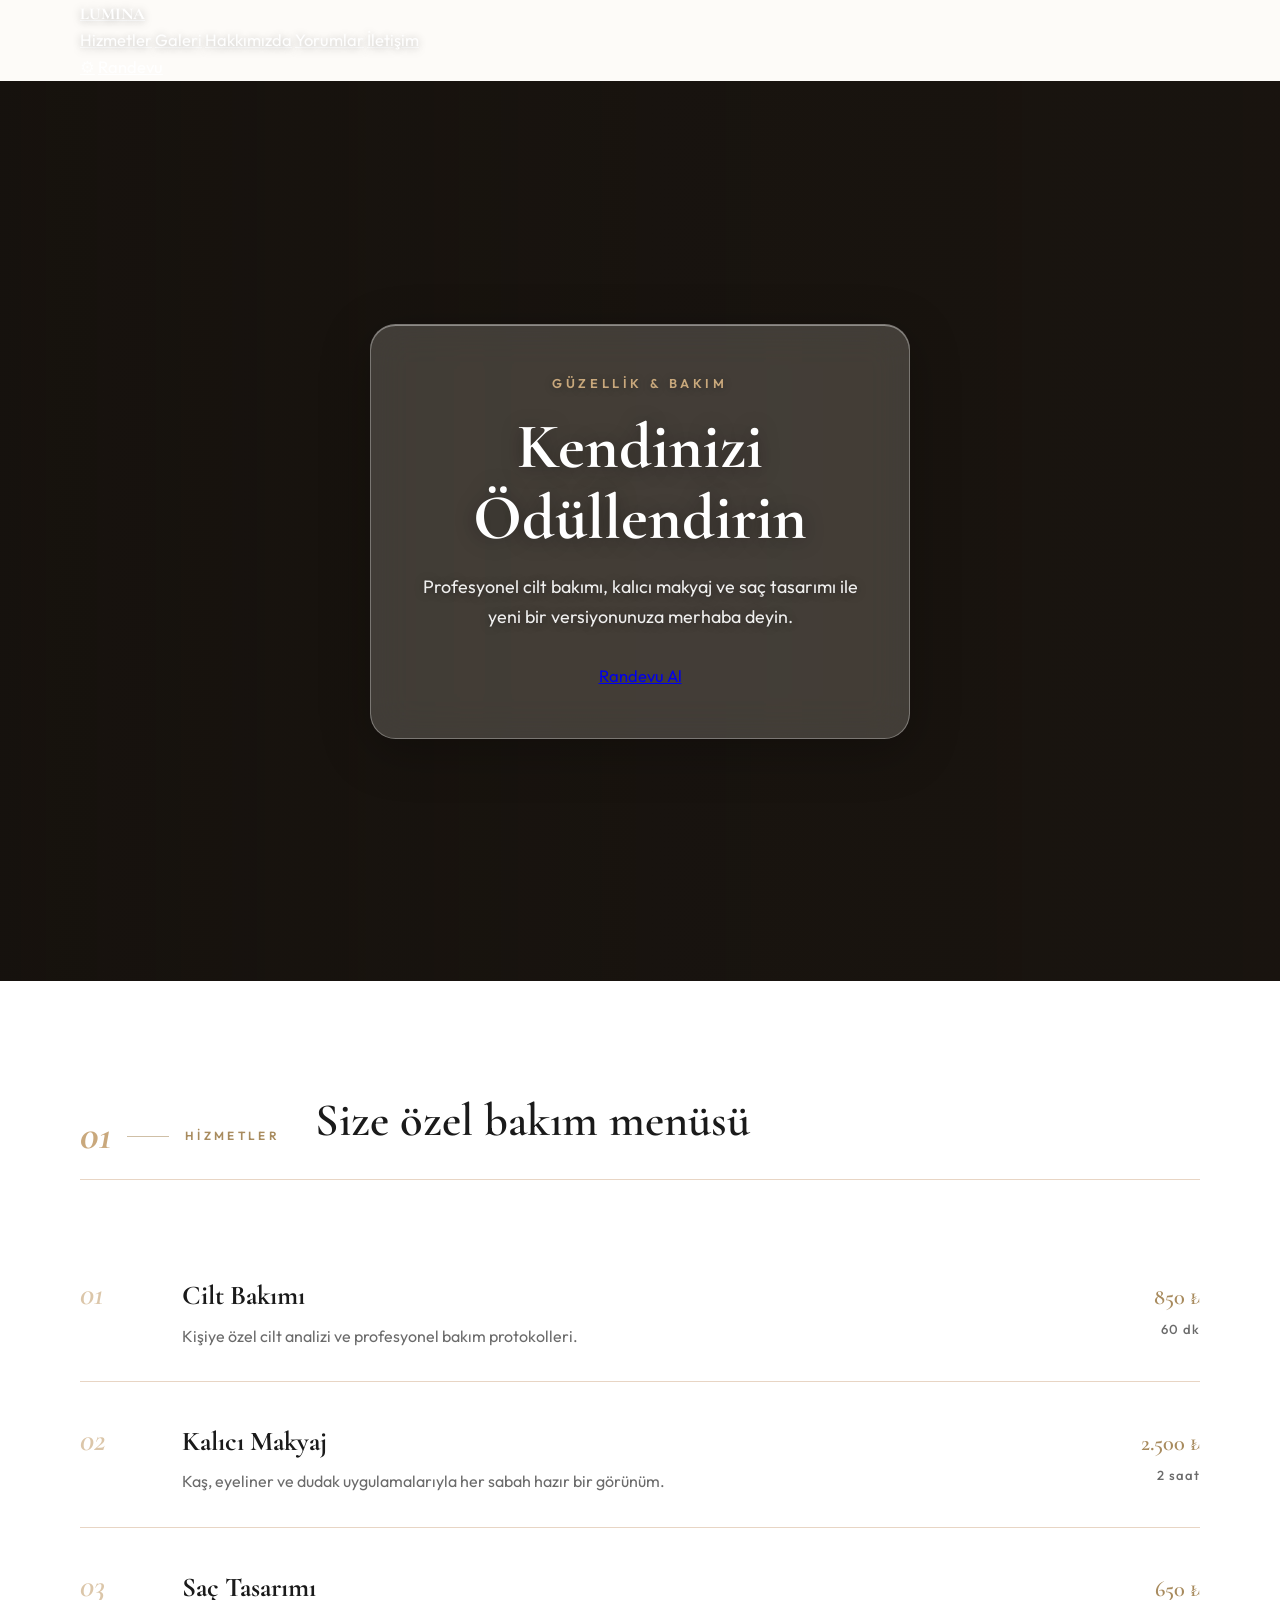
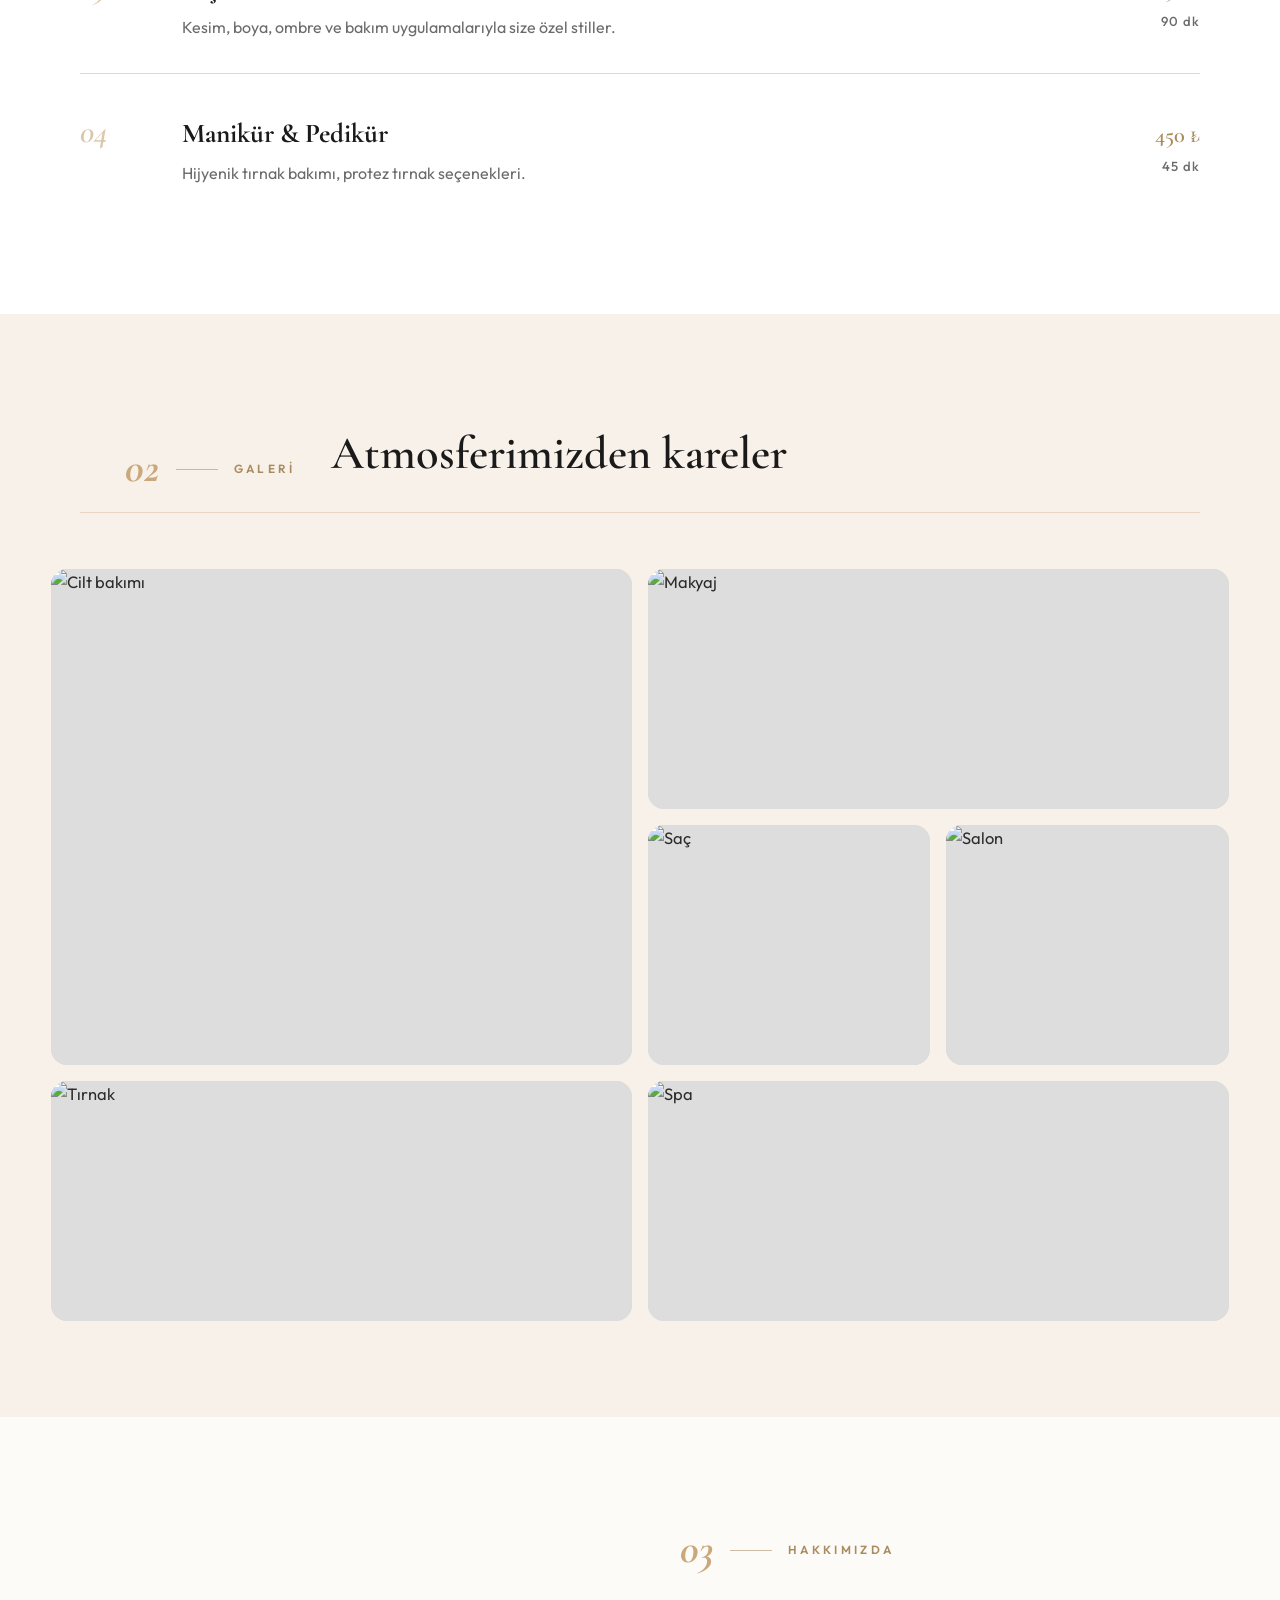
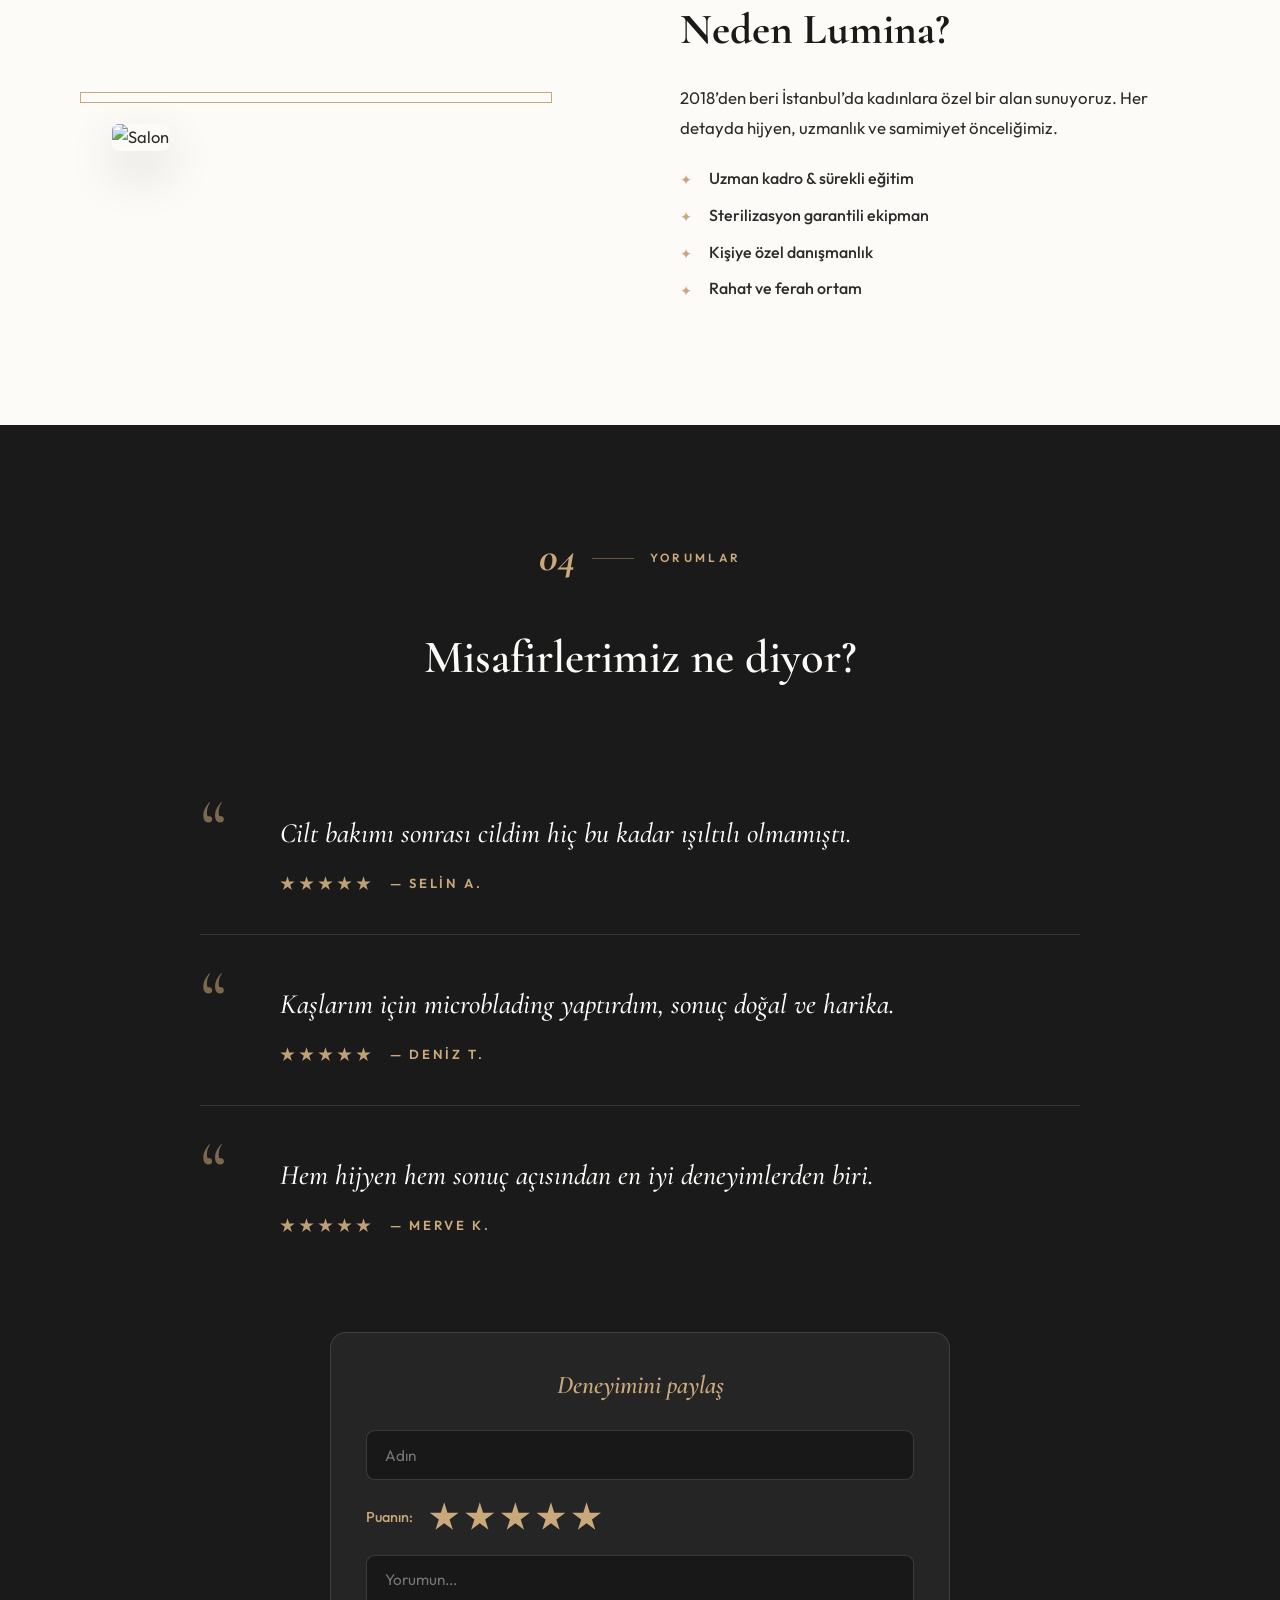
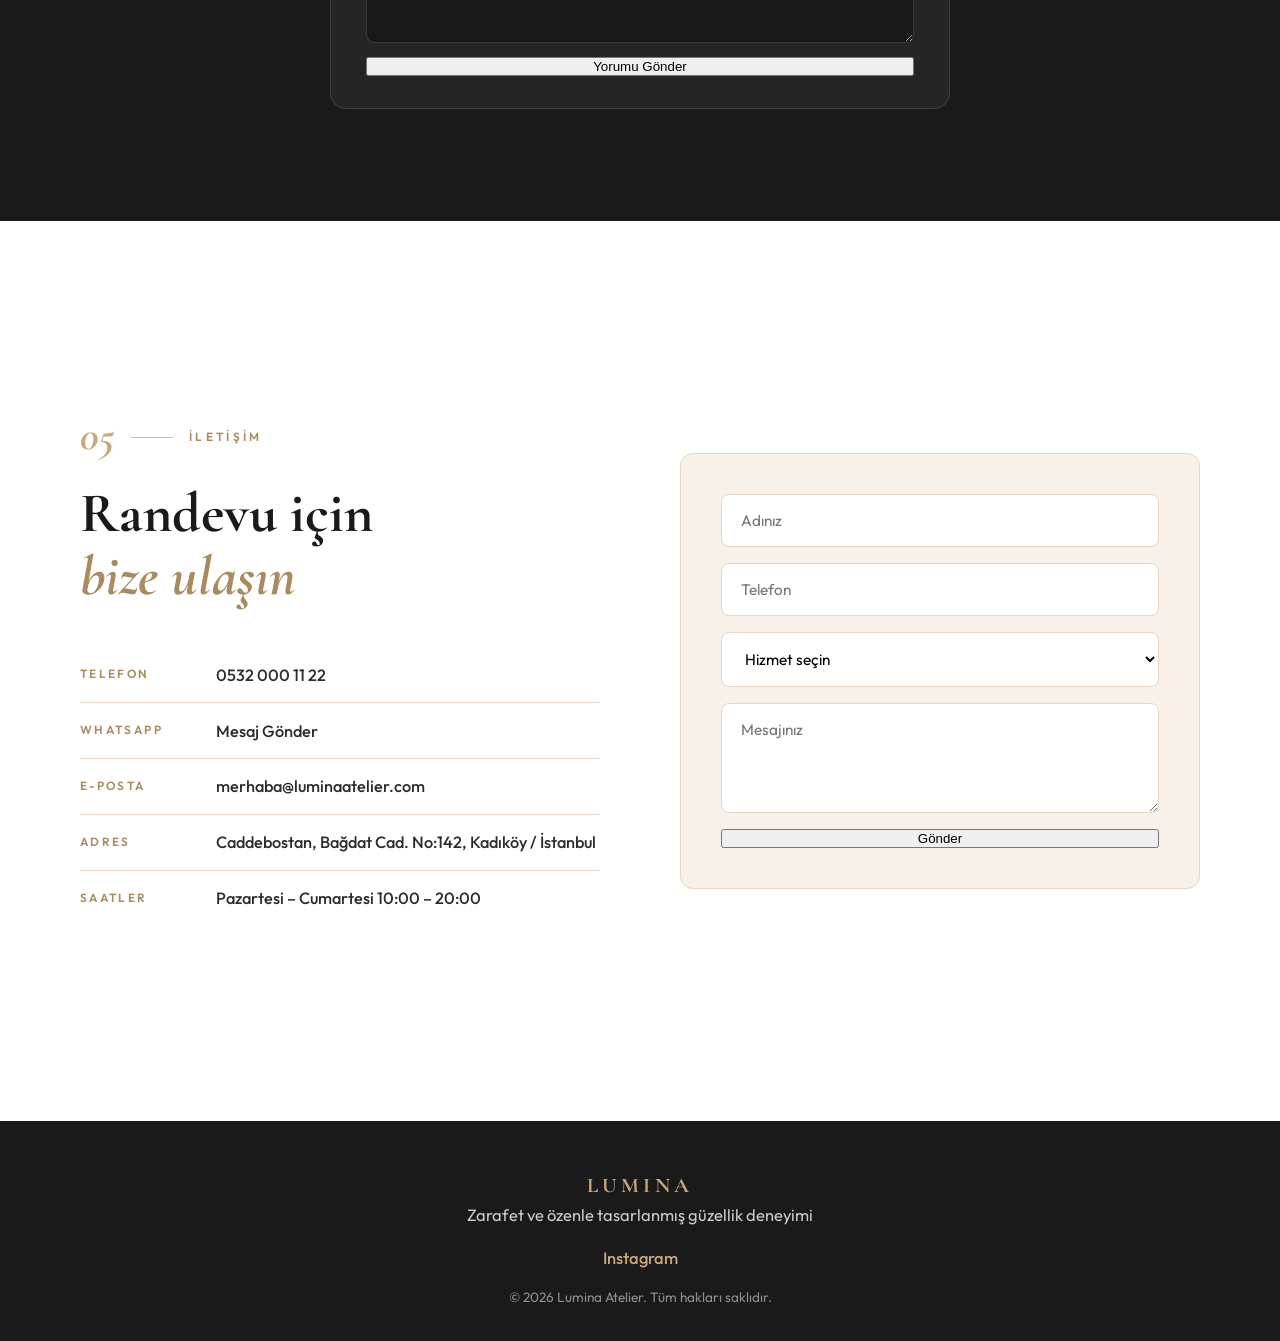
==== commit 917ae47b: "Improve animations and motion effects" ====
--- a/index.html
+++ b/index.html
@@ -6,7 +6,7 @@
   <title>Lumina Atelier</title>
   <meta name="description" content="">
   <link rel="preconnect" href="https://fonts.googleapis.com">
-  <link href="https://fonts.googleapis.com/css2?family=Cormorant+Garamond:wght@400;500;600;700&family=Outfit:wght@300;400;500;600&display=swap" rel="stylesheet">
+  <link href="https://fonts.googleapis.com/css2?family=Cormorant+Garamond:wght@400;500;600;700&family=Outfit:wght@300;400;500;600;700&display=swap" rel="stylesheet">
   <link rel="stylesheet" href="assets/css/style.css">
 </head>
 <body class="site-elegant">
--- a/assets/css/style.css
+++ b/assets/css/style.css
@@ -12,38 +12,51 @@
 h1, h2, h3, .logo, .logo-text { font-family: 'Cormorant Garamond', Georgia, serif; font-weight: 700; }
 .container { width: min(1120px, 92%); margin-inline: auto; }
 
-/* ---------- HEADER ---------- */
+/* ---------- HEADER — transparent at top, opaque on scroll ---------- */
 .header--top-full {
   position: sticky; top: 0; z-index: 100; width: 100%;
-  background: rgba(253,251,248,0.96);
+  background: transparent;
+  backdrop-filter: blur(0);
+  border-bottom: 1px solid transparent;
+  transform: translateY(-100%);
+  transition:
+    transform 1s cubic-bezier(0.16, 1, 0.3, 1),
+    background 0.5s ease,
+    border-color 0.5s ease,
+    backdrop-filter 0.5s ease;
+}
+.header--top-full.is-loaded { transform: translateY(0); }
+.header--top-full.is-scrolled {
+  background: var(--navbar-bg, rgba(253,251,248,0.96));
   backdrop-filter: blur(12px);
-  border-bottom: 1px solid var(--accent, #E8D5C4);
-  transform: translateY(-100%);
-  transition: transform 1s cubic-bezier(0.16, 1, 0.3, 1);
-}
-.header--top-full.is-loaded { transform: translateY(0); }
-.header-inner { display: flex; align-items: center; justify-content: space-between; height: 76px; gap: 1.5rem; }
-.logo {
-  font-size: 1.6rem; letter-spacing: 0.18em; color: var(--primary-dark, #A88B5E); text-decoration: none;
-  font-weight: 700; min-width: 100px;
-}
-.logo img { max-height: 40px; display: block; }
-.nav--horizontal { display: flex; gap: 2rem; }
-.nav--horizontal a { text-decoration: none; color: var(--text); font-size: 0.95rem; font-weight: 500; transition: color .2s; }
-.nav--horizontal a:hover { color: var(--primary-dark); }
-.header-actions { display: flex; align-items: center; gap: 0.8rem; }
-.admin-link { color: var(--text-light); text-decoration: none; font-size: 1.15rem; opacity: 0.75; }
-.admin-link:hover { opacity: 1; color: var(--primary-dark); }
-.btn {
-  display: inline-flex; align-items: center; justify-content: center;
-  padding: 0.9rem 1.9rem; border-radius: 999px; text-decoration: none;
-  font-weight: 600; font-size: 0.95rem; border: none; cursor: pointer;
-  transition: all .35s cubic-bezier(0.16, 1, 0.3, 1); font-family: inherit;
-}
-.btn-primary { background: var(--primary, #C9A87C); color: var(--dark, #1A1A1A); }
-.btn-primary:hover { background: var(--primary-dark); color: #fff; transform: translateY(-2px); box-shadow: 0 10px 28px rgba(201,168,124,.4); }
-.btn-sm { padding: 0.55rem 1.3rem; background: transparent; border: 1px solid var(--primary); color: var(--primary-dark); font-weight: 600; }
-.btn-sm:hover { background: var(--primary); color: var(--dark); }
+  border-bottom-color: var(--accent, #E8D5C4);
+}
+
+/* Logo & links — white over hero, dark on scroll */
+.header--top-full .logo,
+.header--top-full .nav--horizontal a,
+.header--top-full .admin-link,
+.header--top-full .btn-sm {
+  transition: color 0.4s ease, background 0.4s ease, border-color 0.4s ease, box-shadow 0.4s ease;
+}
+.header--top-full .logo { color: #fff; text-shadow: 0 1px 8px rgba(0,0,0,.35); }
+.header--top-full .nav--horizontal a { color: rgba(255,255,255,.92); text-shadow: 0 1px 8px rgba(0,0,0,.3); }
+.header--top-full .nav--horizontal a:hover { color: #fff; }
+.header--top-full .admin-link { color: rgba(255,255,255,.85); }
+.header--top-full .btn-sm {
+  color: #fff;
+  border-color: rgba(255,255,255,.55);
+  background: rgba(255,255,255,.08);
+}
+.header--top-full .btn-sm:hover { background: #fff; color: var(--dark); }
+
+/* Scrolled state — revert to palette */
+.header--top-full.is-scrolled .logo { color: var(--primary-dark, #A88B5E); text-shadow: none; }
+.header--top-full.is-scrolled .nav--horizontal a { color: var(--text); text-shadow: none; }
+.header--top-full.is-scrolled .nav--horizontal a:hover { color: var(--primary-dark); }
+.header--top-full.is-scrolled .admin-link { color: var(--text-light); }
+.header--top-full.is-scrolled .btn-sm { color: var(--primary-dark); border-color: var(--primary); background: transparent; }
+.header--top-full.is-scrolled .btn-sm:hover { background: var(--primary); color: var(--dark); }
 
 /* ---------- HERO ---------- */
 .hero {
